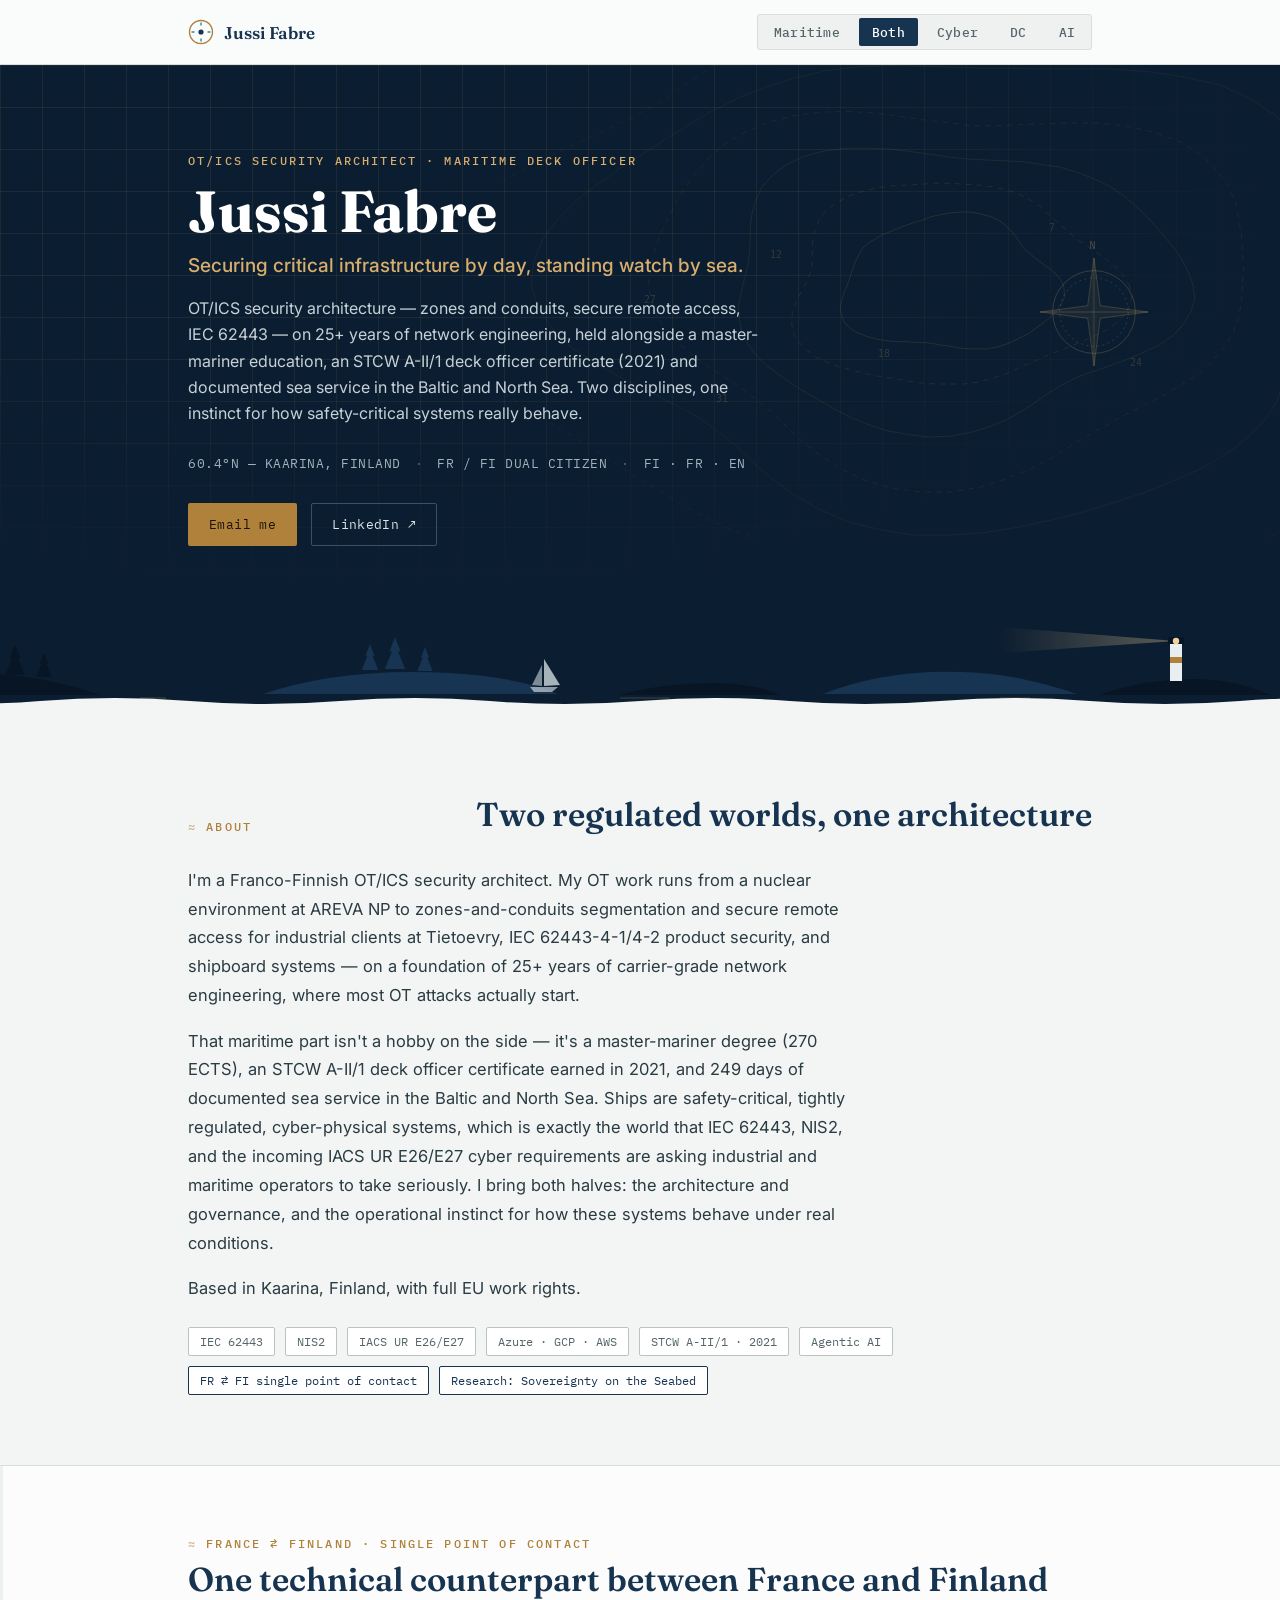
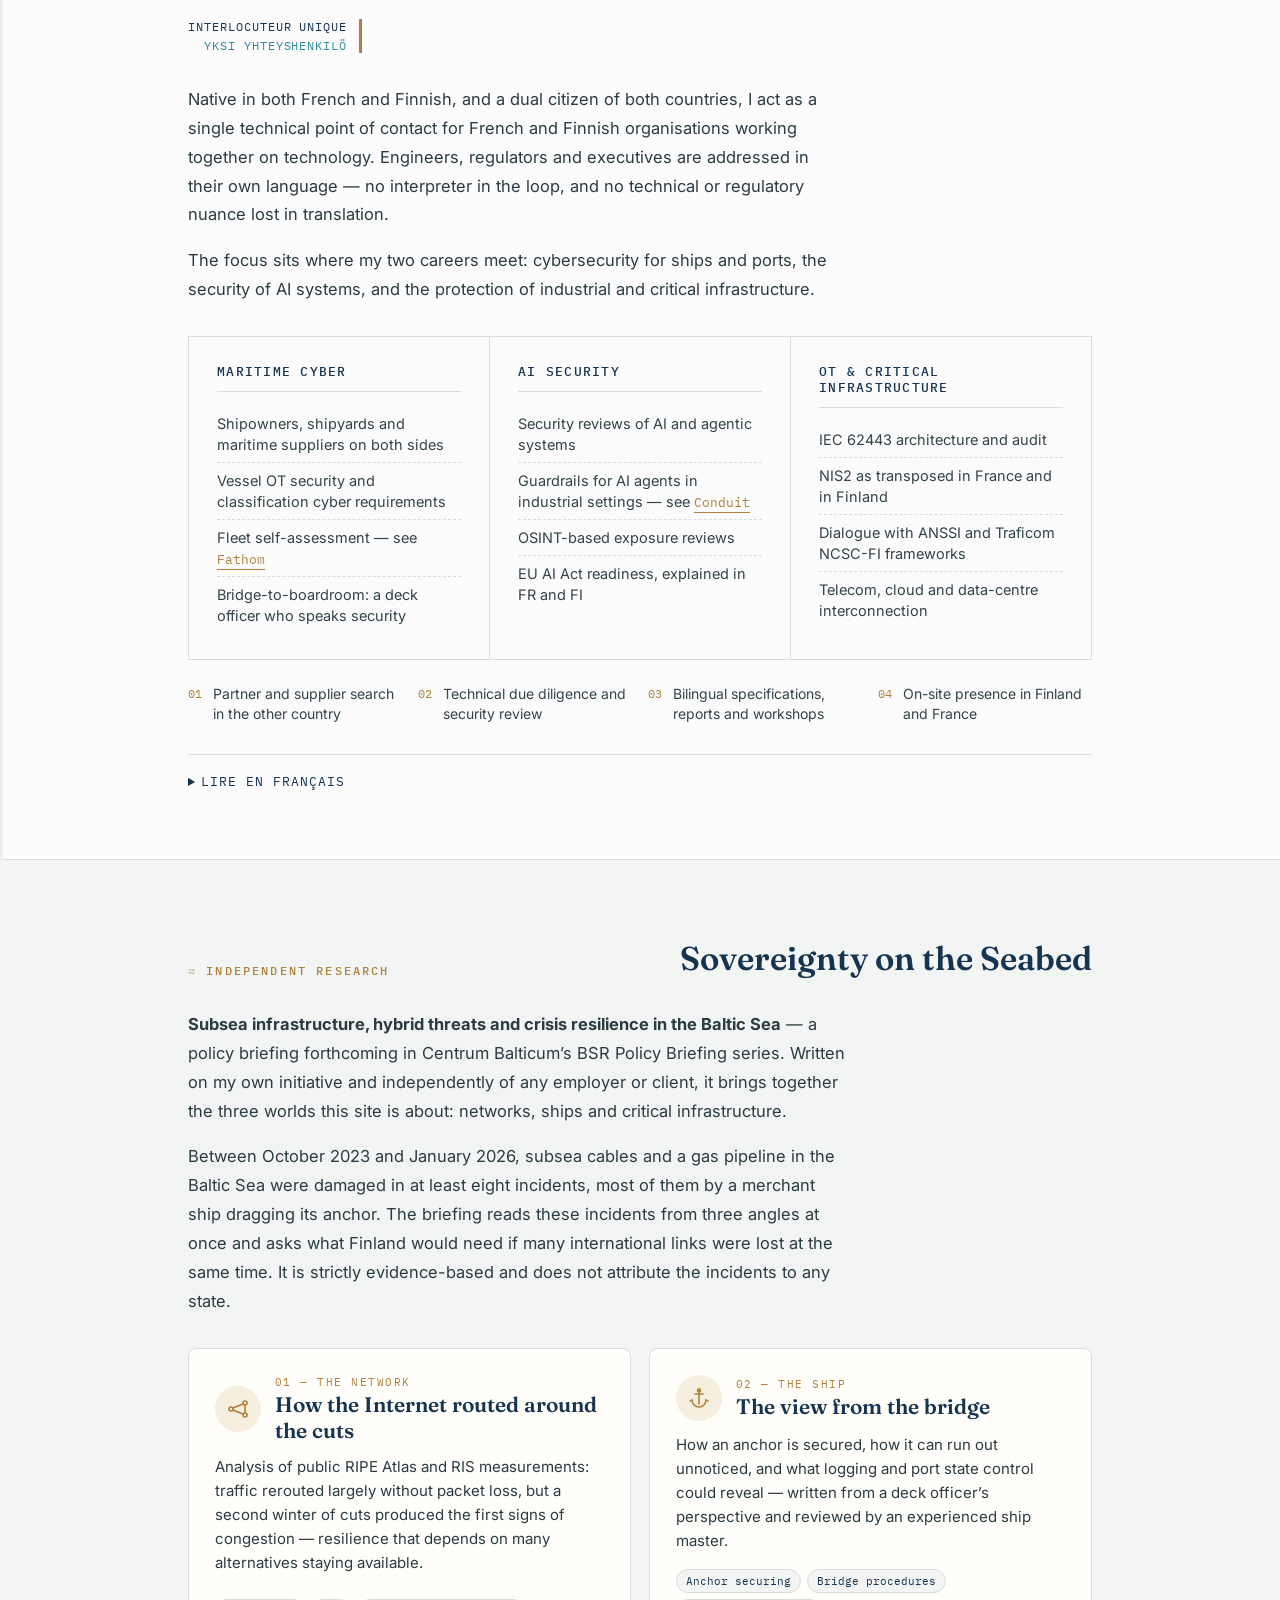
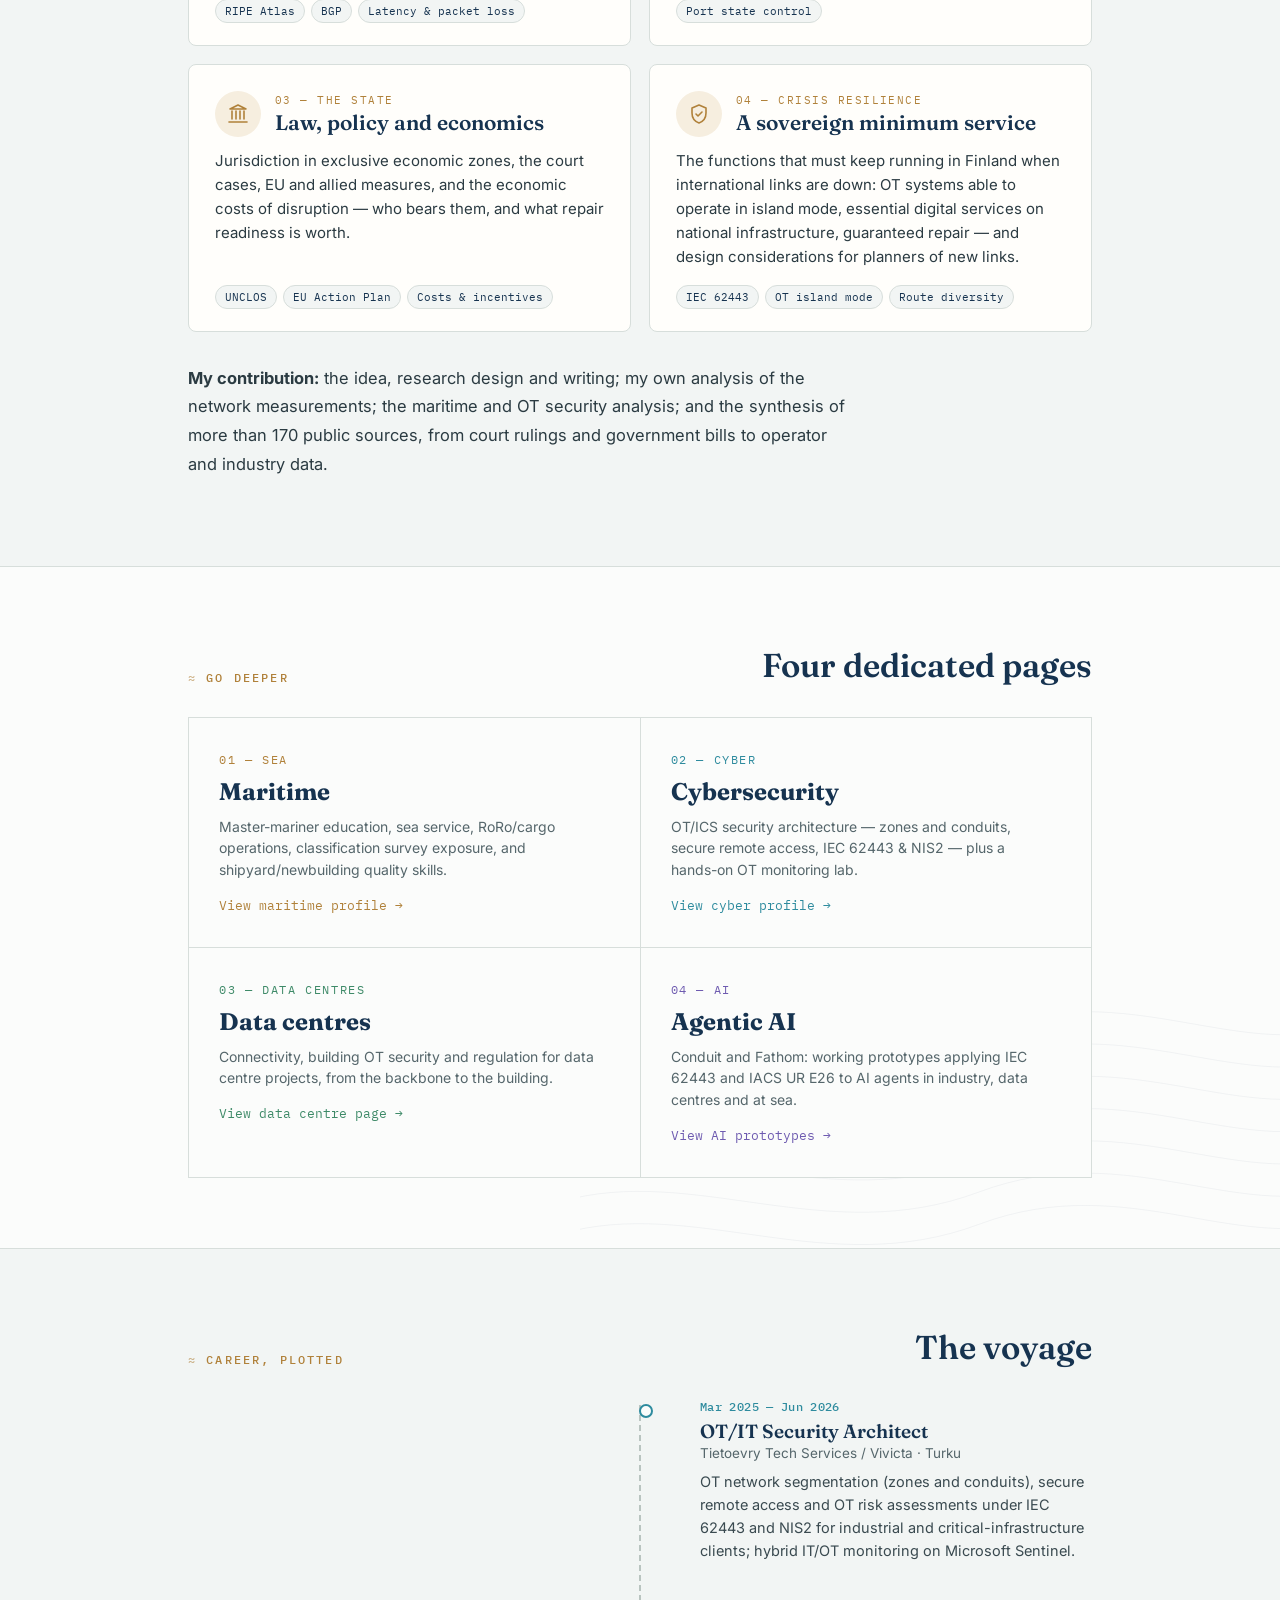
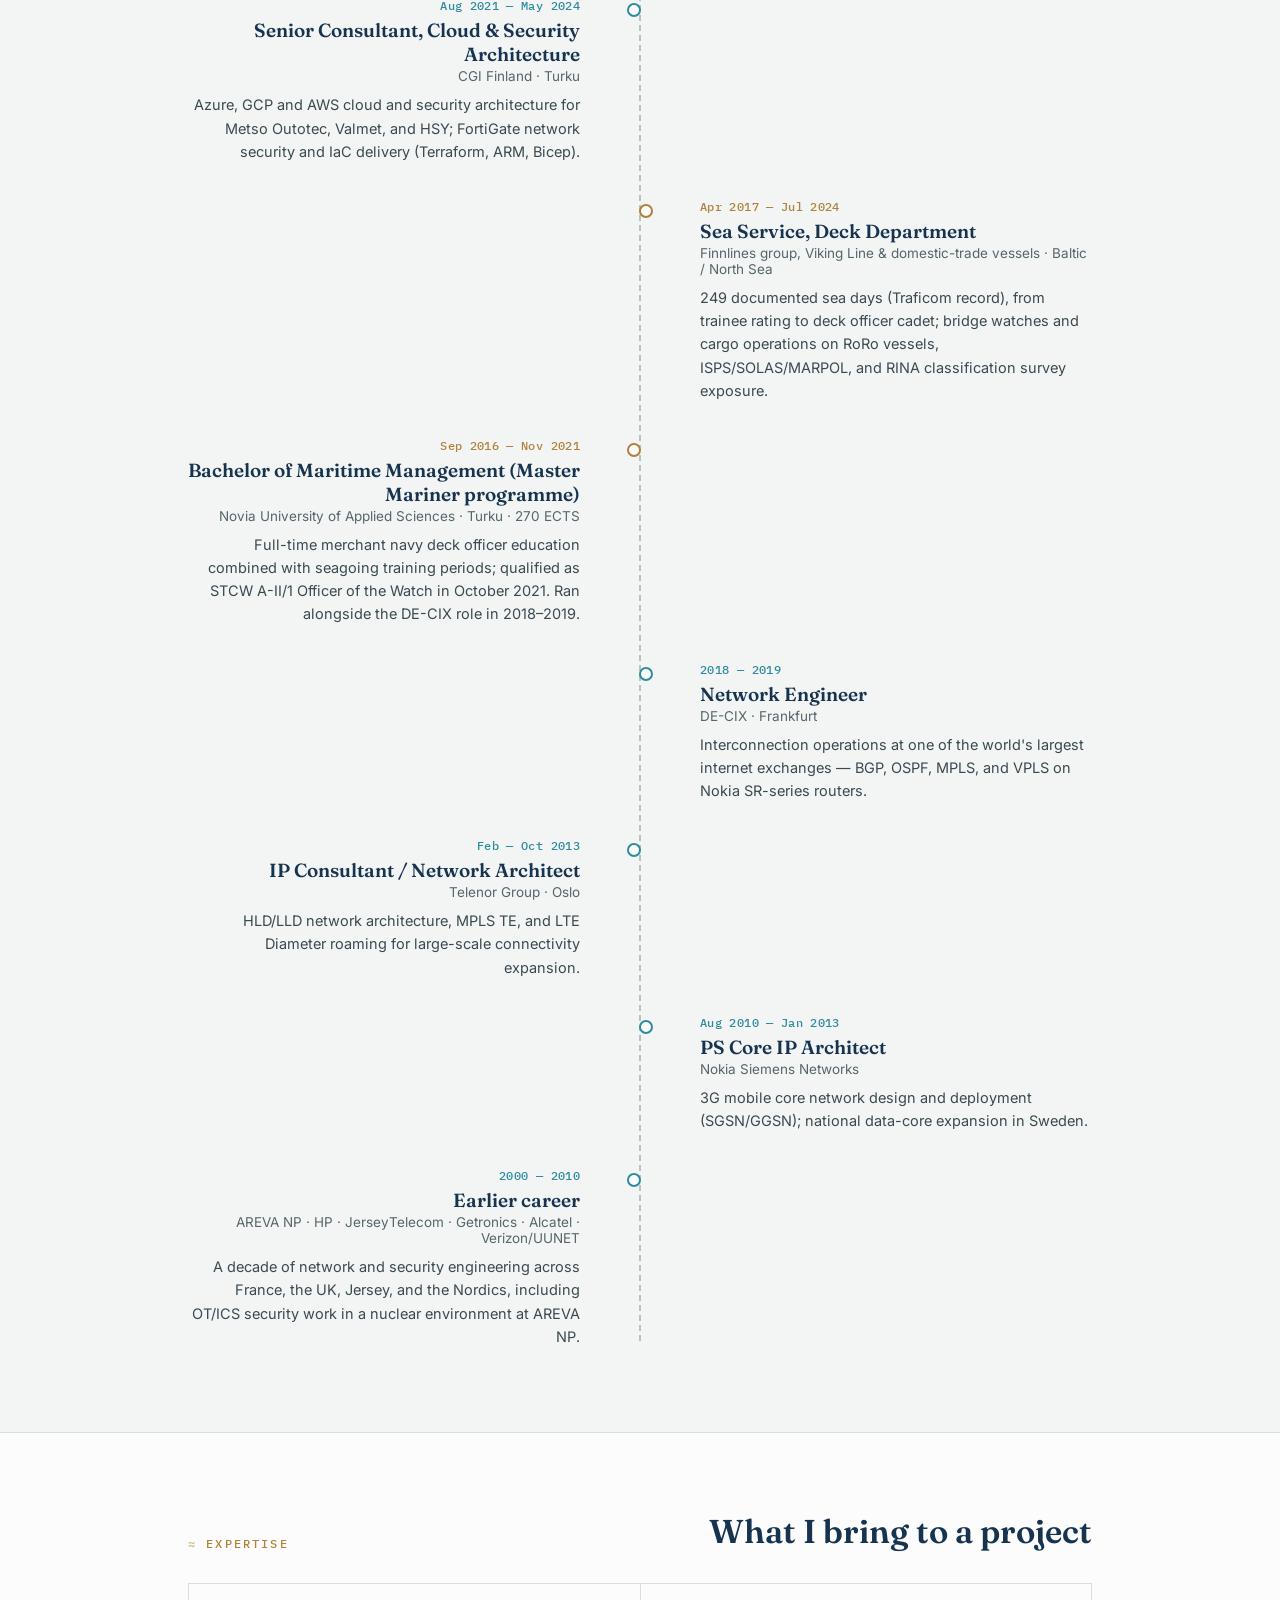
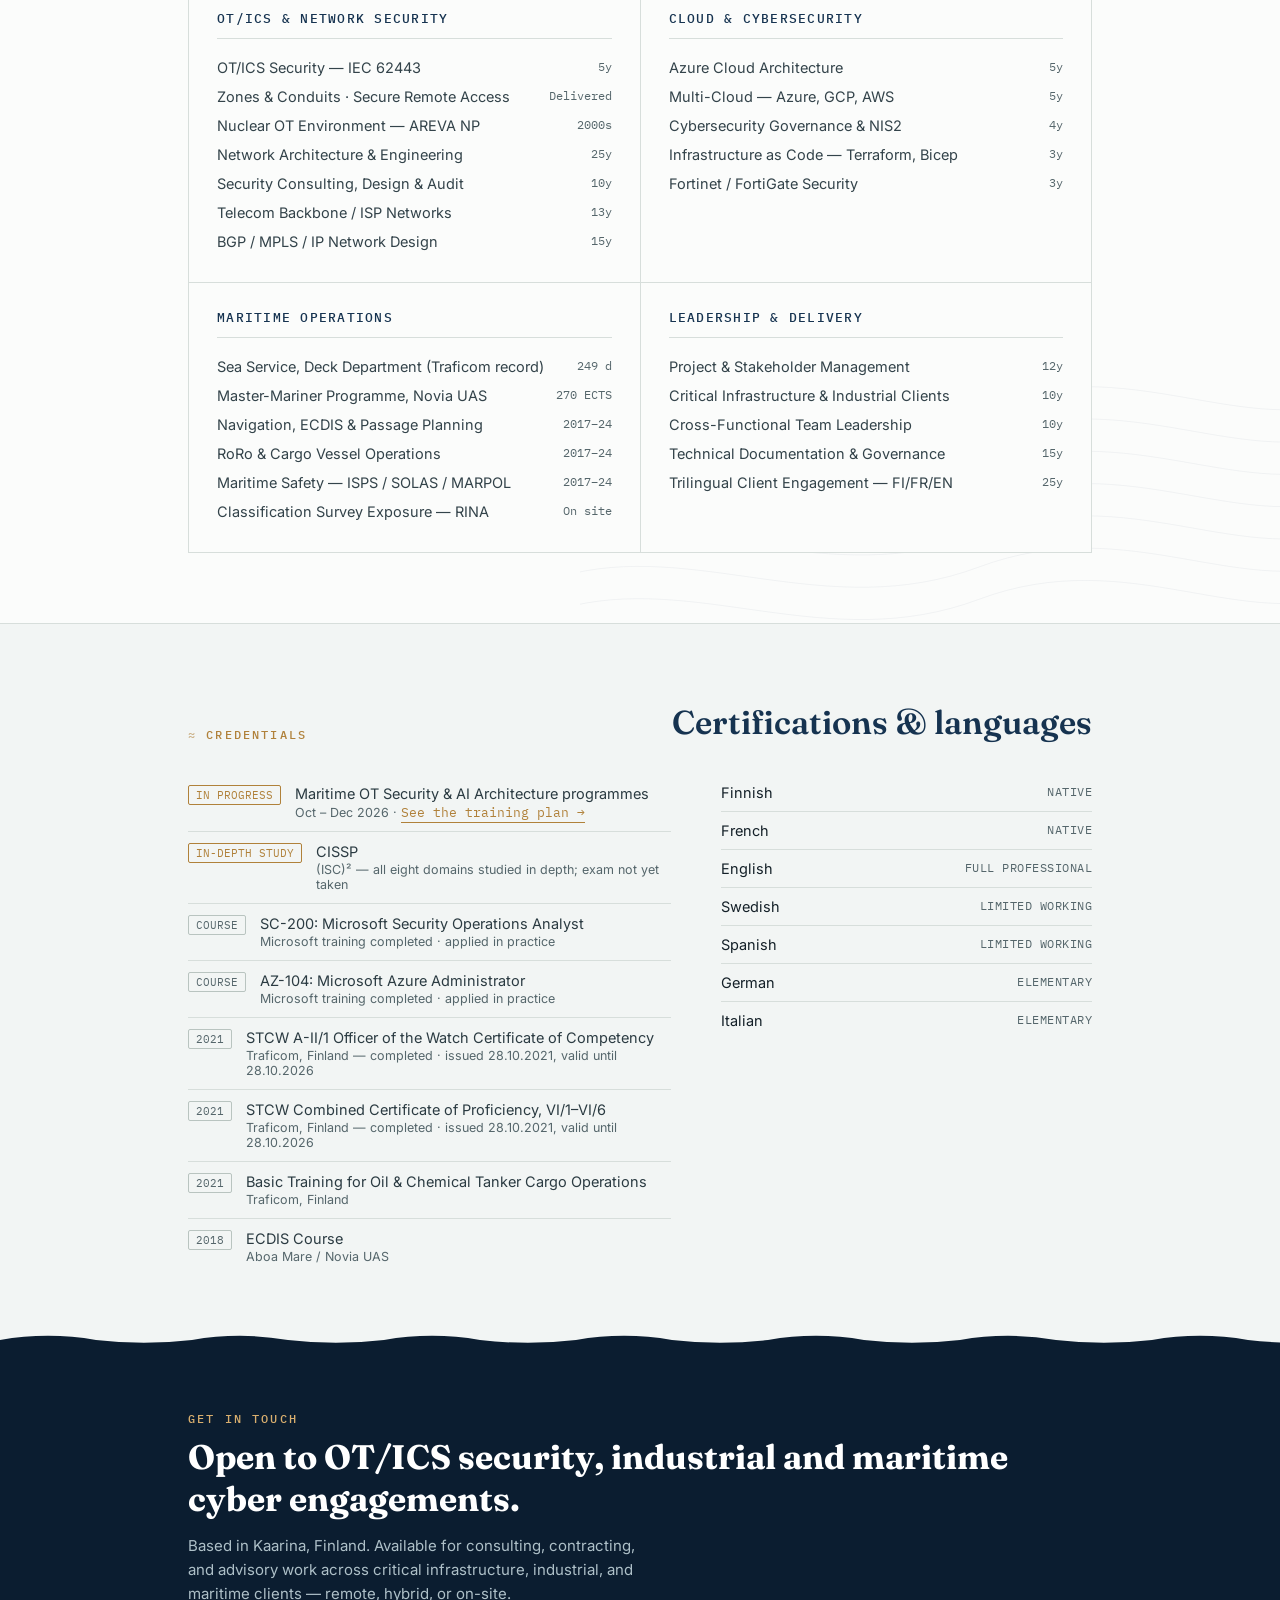
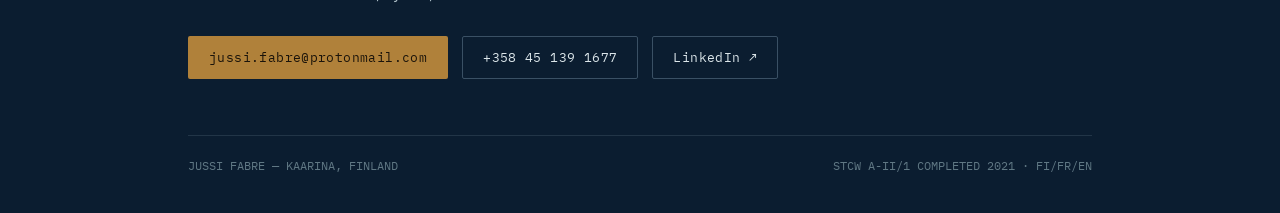
==== index.html @ c7c3c968 "Credentials: show SC-200/AZ-104 as completed courses, CISSP as in-depth study; remove AZ-900 Co-Auth" ====
<!DOCTYPE html>
<html lang="en">
<head>
<meta charset="UTF-8" />
<meta name="viewport" content="width=device-width, initial-scale=1.0" />
<title>Jussi Fabre — OT/ICS Security Architect & Maritime Deck Officer</title>
<link rel="preconnect" href="https://fonts.googleapis.com">
<link rel="preconnect" href="https://fonts.gstatic.com" crossorigin>
<link href="https://fonts.googleapis.com/css2?family=Fraunces:opsz,wght@9..144,500;9..144,600;9..144,700;9..144,900&family=Inter:wght@400;500;600&family=IBM+Plex+Mono:wght@400;500&display=swap" rel="stylesheet">
<link rel="stylesheet" href="style.css">
</head>
<body class="page-combined">

<header class="nav" id="siteNav">
  <div class="nav-inner">
    <a href="index.html" class="brand">
      <svg width="26" height="26" viewBox="0 0 26 26" fill="none">
        <circle cx="13" cy="13" r="11.5" stroke="#B0813A" stroke-width="1.4"/>
        <path d="M13 3.5V6.5M13 19.5V22.5M3.5 13H6.5M19.5 13H22.5" stroke="#2E8B9E" stroke-width="1.4"/>
        <circle cx="13" cy="13" r="2.6" fill="#163350"/>
      </svg>
      <span>Jussi Fabre</span>
    </a>
    <nav class="pagelinks">
      <a href="maritime.html">Maritime</a>
      <a href="index.html" class="active">Both</a>
      <a href="cyber.html">Cyber</a>
      <a href="datacenter.html">DC</a>
      <a href="ai.html">AI</a>
    </nav>
  </div>
</header>

<section class="hero" id="top">
  <div class="hero-grid" aria-hidden="true"></div>
  <div class="wrap">
    <div class="eyebrow">OT/ICS Security Architect · Maritime Deck Officer</div>
    <h1>Jussi Fabre</h1>
    <div class="role">Securing critical infrastructure by day, standing watch by sea.</div>
    <p class="lede">OT/ICS security architecture — zones and conduits, secure remote access,
      IEC 62443 — on 25+ years of network engineering, held alongside a master-mariner education, an STCW A-II/1 deck
      officer certificate (2021) and documented sea service in the Baltic and North Sea. Two disciplines, one
      instinct for how safety-critical systems really behave.</p>
    <div class="coords mono">
      <span>60.4&deg;N — KAARINA, FINLAND</span>
      <span>FR / FI DUAL CITIZEN</span>
      <span>FI · FR · EN</span>
    </div>
    <div class="cta-row">
      <a class="btn btn-primary" href="mailto:jussi.fabre@protonmail.com">Email me</a>
      <a class="btn btn-ghost" href="https://fi.linkedin.com/in/jussi-fabre" target="_blank" rel="noopener">LinkedIn ↗</a>
    </div>
  </div>
</section>

<section id="about">
  <div class="wrap">
    <div class="section-head">
      <div class="eyebrow">About</div>
      <h2>Two regulated worlds, one architecture</h2>
    </div>
    <div class="about-body">
      <p>I'm a Franco-Finnish OT/ICS security architect. My OT work runs from a nuclear
        environment at AREVA NP to zones-and-conduits segmentation and secure remote
        access for industrial clients at Tietoevry, IEC 62443-4-1/4-2 product security,
        and shipboard systems — on a foundation of 25+ years of carrier-grade network
        engineering, where most OT attacks actually start.</p>
      <p>That maritime part isn't a hobby on the side — it's a master-mariner degree
        (270 ECTS), an STCW A-II/1 deck officer certificate earned in 2021, and
        249 days of documented sea service in the Baltic and North Sea. Ships are safety-critical, tightly regulated, cyber-physical
        systems, which is exactly the world that IEC 62443, NIS2, and the incoming
        IACS UR E26/E27 cyber requirements are asking industrial and maritime operators
        to take seriously. I bring both halves: the architecture and governance, and
        the operational instinct for how these systems behave under real conditions.</p>
      <p>Based in Kaarina, Finland, with full EU work rights.</p>
    </div>
    <div class="about-flags">
      <span class="flag">IEC 62443</span>
      <span class="flag">NIS2</span>
      <span class="flag">IACS UR E26/E27</span>
      <span class="flag">Azure · GCP · AWS</span>
      <span class="flag">STCW A-II/1 · 2021</span>
      <span class="flag">Agentic AI</span>
      <a class="flag flag-bridge" href="#france-finland">FR ⇄ FI single point of contact</a>
      <a class="flag flag-bridge" href="#research">Research: Sovereignty on the Seabed</a>
    </div>
  </div>
</section>

<section class="bridge" id="france-finland">
  <div class="wrap">
    <div class="section-head">
      <div>
        <div class="eyebrow">France ⇄ Finland · Single point of contact</div>
        <h2>One technical counterpart between France and Finland</h2>
      </div>
      <div class="bridge-langs mono" lang="fr">Interlocuteur unique<span lang="fi">Yksi yhteyshenkilö</span></div>
    </div>
    <div class="about-body">
      <p>Native in both French and Finnish, and a dual citizen of both countries, I act
        as a single technical point of contact for French and Finnish
        organisations working together on technology. Engineers, regulators and
        executives are addressed in their own language — no interpreter in the
        loop, and no technical or regulatory nuance lost in translation.</p>
      <p>The focus sits where my two careers meet: cybersecurity for ships and
        ports, the security of AI systems, and the protection of industrial and
        critical infrastructure.</p>
    </div>

    <div class="exp-grid cols-3 bridge-grid">
      <div class="exp-cell">
        <h3>Maritime cyber</h3>
        <ul>
          <li class="tagline">Shipowners, shipyards and maritime suppliers on both sides</li>
          <li class="tagline">Vessel OT security and classification cyber requirements</li>
          <li class="tagline">Fleet self-assessment — see <a class="section-link" href="ai.html">Fathom</a></li>
          <li class="tagline">Bridge-to-boardroom: a deck officer who speaks security</li>
        </ul>
      </div>
      <div class="exp-cell">
        <h3>AI security</h3>
        <ul>
          <li class="tagline">Security reviews of AI and agentic systems</li>
          <li class="tagline">Guardrails for AI agents in industrial settings — see <a class="section-link" href="ai.html">Conduit</a></li>
          <li class="tagline">OSINT-based exposure reviews</li>
          <li class="tagline">EU AI Act readiness, explained in FR and FI</li>
        </ul>
      </div>
      <div class="exp-cell">
        <h3>OT &amp; critical infrastructure</h3>
        <ul>
          <li class="tagline">IEC 62443 architecture and audit</li>
          <li class="tagline">NIS2 as transposed in France and in Finland</li>
          <li class="tagline">Dialogue with ANSSI and Traficom NCSC-FI frameworks</li>
          <li class="tagline">Telecom, cloud and data-centre interconnection</li>
        </ul>
      </div>
    </div>

    <div class="bridge-how">
      <div><span class="k mono">01</span><span>Partner and supplier search in the other country</span></div>
      <div><span class="k mono">02</span><span>Technical due diligence and security review</span></div>
      <div><span class="k mono">03</span><span>Bilingual specifications, reports and workshops</span></div>
      <div><span class="k mono">04</span><span>On-site presence in Finland and France</span></div>
    </div>

    <details class="bridge-fr" lang="fr">
      <summary class="mono">Lire en français</summary>
      <h3>Un interlocuteur technique unique entre la France et la Finlande</h3>
      <p>Natif en français comme en finnois, et binational, je joue le rôle
        d'interlocuteur technique unique pour les organisations françaises et
        finlandaises qui travaillent ensemble sur des sujets technologiques.
        Ingénieurs, autorités et dirigeants sont abordés dans leur propre langue :
        pas d'interprète, et aucune nuance technique ou réglementaire perdue en route.</p>
      <p>Mon champ d'action se situe là où mes deux carrières se rejoignent :
        la cybersécurité des navires et des ports, la sécurité des systèmes
        d'intelligence artificielle, et la protection des infrastructures
        industrielles et critiques.</p>
      <div class="bridge-fr-cols">
        <div>
          <h4>Cyber maritime</h4>
          <ul>
            <li>Armateurs, chantiers navals et équipementiers des deux pays</li>
            <li>Sécurité OT à bord et exigences cyber des sociétés de classification</li>
            <li>Auto-évaluation de flotte — voir <a class="section-link" href="ai.html">Fathom</a></li>
            <li>De la passerelle au comité de direction : un officier de pont qui parle sécurité</li>
          </ul>
        </div>
        <div>
          <h4>Sécurité de l'IA</h4>
          <ul>
            <li>Revues de sécurité des systèmes d'IA et des agents</li>
            <li>Garde-fous pour agents IA en milieu industriel — voir <a class="section-link" href="ai.html">Conduit</a></li>
            <li>Revues d'exposition fondées sur l'OSINT</li>
            <li>Préparation à l'AI Act européen, expliquée en français et en finnois</li>
          </ul>
        </div>
        <div>
          <h4>OT &amp; infrastructures critiques</h4>
          <ul>
            <li>Architecture et audit IEC 62443</li>
            <li>NIS2 telle que transposée en France et en Finlande</li>
            <li>Référentiels ANSSI et Traficom NCSC-FI</li>
            <li>Télécoms, cloud et interconnexion de centres de données</li>
          </ul>
        </div>
      </div>
      <p class="bridge-fr-how">Recherche de partenaires et de fournisseurs dans l'autre pays ·
        due diligence technique et revue de sécurité · spécifications, rapports et ateliers
        bilingues · présence sur site en Finlande et en France.</p>
    </details>
  </div>
</section>

<section id="research">
  <div class="wrap">
    <div class="section-head">
      <div class="eyebrow">Independent research</div>
      <h2>Sovereignty on the Seabed</h2>
    </div>
    <div class="about-body" style="margin-bottom:32px">
      <p><b>Subsea infrastructure, hybrid threats and crisis resilience in the Baltic Sea</b> &mdash;
        a policy briefing forthcoming in Centrum Balticum&#8217;s BSR Policy Briefing series.
        Written on my own initiative and independently of any employer or client, it brings
        together the three worlds this site is about: networks, ships and critical infrastructure.</p>
      <p>Between October 2023 and January 2026, subsea cables and a gas pipeline in the Baltic Sea
        were damaged in at least eight incidents, most of them by a merchant ship dragging its anchor.
        The briefing reads these incidents from three angles at once and asks what Finland would need
        if many international links were lost at the same time. It is strictly evidence-based and
        does not attribute the incidents to any state.</p>
    </div>
    <div class="sx-grid">
      <article class="sx-card">
        <div class="sx-top"><div class="sx-icon"><svg viewBox="0 0 24 24" aria-hidden="true"><circle cx="5" cy="12" r="2"/><circle cx="19" cy="6" r="2"/><circle cx="19" cy="18" r="2"/><path d="M7 11l10-4M7 13l10 4M19 8v8"/></svg></div>
          <div><div class="sx-k">01 &mdash; The network</div><h3>How the Internet routed around the cuts</h3></div></div>
        <p class="sx-why">Analysis of public RIPE Atlas and RIS measurements: traffic rerouted largely without packet loss, but a second winter of cuts produced the first signs of congestion &mdash; resilience that depends on many alternatives staying available.</p>
        <div class="sx-std"><span>RIPE Atlas</span><span>BGP</span><span>Latency &amp; packet loss</span></div>
      </article>
      <article class="sx-card">
        <div class="sx-top"><div class="sx-icon"><svg viewBox="0 0 24 24" aria-hidden="true"><path d="M12 3v15"/><circle cx="12" cy="4.5" r="1.5"/><path d="M8 8h8"/><path d="M5 14a7 7 0 0 0 14 0"/><path d="M5 14l-2 1M19 14l2 1"/></svg></div>
          <div><div class="sx-k">02 &mdash; The ship</div><h3>The view from the bridge</h3></div></div>
        <p class="sx-why">How an anchor is secured, how it can run out unnoticed, and what logging and port state control could reveal &mdash; written from a deck officer&#8217;s perspective and reviewed by an experienced ship master.</p>
        <div class="sx-std"><span>Anchor securing</span><span>Bridge procedures</span><span>Port state control</span></div>
      </article>
      <article class="sx-card">
        <div class="sx-top"><div class="sx-icon"><svg viewBox="0 0 24 24" aria-hidden="true"><path d="M12 3l8 4H4z"/><path d="M6 9v8M10 9v8M14 9v8M18 9v8"/><path d="M3 20h18"/></svg></div>
          <div><div class="sx-k">03 &mdash; The state</div><h3>Law, policy and economics</h3></div></div>
        <p class="sx-why">Jurisdiction in exclusive economic zones, the court cases, EU and allied measures, and the economic costs of disruption &mdash; who bears them, and what repair readiness is worth.</p>
        <div class="sx-std"><span>UNCLOS</span><span>EU Action Plan</span><span>Costs &amp; incentives</span></div>
      </article>
      <article class="sx-card">
        <div class="sx-top"><div class="sx-icon"><svg viewBox="0 0 24 24" aria-hidden="true"><path d="M12 3l7 3v5c0 5-3 8.5-7 10-4-1.5-7-5-7-10V6z"/><path d="M9 12l2 2 4-4"/></svg></div>
          <div><div class="sx-k">04 &mdash; Crisis resilience</div><h3>A sovereign minimum service</h3></div></div>
        <p class="sx-why">The functions that must keep running in Finland when international links are down: OT systems able to operate in island mode, essential digital services on national infrastructure, guaranteed repair &mdash; and design considerations for planners of new links.</p>
        <div class="sx-std"><span>IEC 62443</span><span>OT island mode</span><span>Route diversity</span></div>
      </article>
    </div>
    <div class="about-body" style="margin-top:32px">
      <p><b>My contribution:</b> the idea, research design and writing; my own analysis of the
        network measurements; the maritime and OT security analysis; and the synthesis of more than
        170 public sources, from court rulings and government bills to operator and industry data.</p>
    </div>
  </div>
</section>

<section class="alt">
  <div class="wrap">
    <div class="section-head">
      <div class="eyebrow">Go deeper</div>
      <h2>Four dedicated pages</h2>
    </div>
    <div class="split split-4">
      <a class="split-card sea" href="maritime.html">
        <div class="k">01 — Sea</div>
        <h3>Maritime</h3>
        <p>Master-mariner education, sea service, RoRo/cargo operations, classification
          survey exposure, and shipyard/newbuilding quality skills.</p>
        <div class="go">View maritime profile →</div>
      </a>
      <a class="split-card cyber" href="cyber.html">
        <div class="k">02 — Cyber</div>
        <h3>Cybersecurity</h3>
        <p>OT/ICS security architecture — zones and conduits, secure remote access,
          IEC 62443 &amp; NIS2 — plus a hands-on OT monitoring lab.</p>
        <div class="go">View cyber profile →</div>
      </a>
      <a class="split-card dc" href="datacenter.html">
        <div class="k">03 — Data centres</div>
        <h3>Data centres</h3>
        <p>Connectivity, building OT security and regulation for data centre projects,
          from the backbone to the building.</p>
        <div class="go">View data centre page →</div>
      </a>
      <a class="split-card ai" href="ai.html">
        <div class="k">04 — AI</div>
        <h3>Agentic AI</h3>
        <p>Conduit and Fathom: working prototypes applying IEC 62443 and IACS UR E26
          to AI agents in industry, data centres and at sea.</p>
        <div class="go">View AI prototypes →</div>
      </a>
    </div>
  </div>
</section>

<section id="voyage">
  <div class="wrap">
    <div class="section-head">
      <div class="eyebrow">Career, plotted</div>
      <h2>The voyage</h2>
    </div>
    <div class="voyage">
      <div class="course-line" aria-hidden="true"></div>

      <div class="stop dom-cyber">
        <div class="node node--cyber"></div>
        <div class="datetag">Mar 2025 — Jun 2026</div>
        <h3>OT/IT Security Architect</h3>
        <div class="org">Tietoevry Tech Services / Vivicta · Turku</div>
        <p class="desc">OT network segmentation (zones and conduits), secure remote
          access and OT risk assessments under IEC 62443 and NIS2 for industrial and
          critical-infrastructure clients; hybrid IT/OT monitoring on Microsoft Sentinel.</p>
      </div>

      <div class="stop dom-cyber">
        <div class="node node--cyber"></div>
        <div class="datetag">Aug 2021 — May 2024</div>
        <h3>Senior Consultant, Cloud &amp; Security Architecture</h3>
        <div class="org">CGI Finland · Turku</div>
        <p class="desc">Azure, GCP and AWS cloud and security architecture for Metso
          Outotec, Valmet, and HSY; FortiGate network security and IaC delivery
          (Terraform, ARM, Bicep).</p>
      </div>

      <div class="stop dom-sea">
        <div class="node node--sea"></div>
        <div class="datetag">Apr 2017 — Jul 2024</div>
        <h3>Sea Service, Deck Department</h3>
        <div class="org">Finnlines group, Viking Line &amp; domestic-trade vessels · Baltic / North Sea</div>
        <p class="desc">249 documented sea days (Traficom record), from trainee rating to
          deck officer cadet; bridge watches and cargo operations on RoRo vessels,
          ISPS/SOLAS/MARPOL, and RINA classification survey exposure.</p>
      </div>

      <div class="stop dom-sea">
        <div class="node node--sea"></div>
        <div class="datetag">Sep 2016 — Nov 2021</div>
        <h3>Bachelor of Maritime Management (Master Mariner programme)</h3>
        <div class="org">Novia University of Applied Sciences · Turku · 270 ECTS</div>
        <p class="desc">Full-time merchant navy deck officer education combined with
          seagoing training periods; qualified as STCW A-II/1 Officer of the Watch in
          October 2021. Ran alongside the DE-CIX role in 2018–2019.</p>
      </div>

      <div class="stop dom-cyber">
        <div class="node node--cyber"></div>
        <div class="datetag">2018 — 2019</div>
        <h3>Network Engineer</h3>
        <div class="org">DE-CIX · Frankfurt</div>
        <p class="desc">Interconnection operations at one of the world's largest
          internet exchanges — BGP, OSPF, MPLS, and VPLS on Nokia SR-series routers.</p>
      </div>

      <div class="stop dom-cyber">
        <div class="node node--cyber"></div>
        <div class="datetag">Feb — Oct 2013</div>
        <h3>IP Consultant / Network Architect</h3>
        <div class="org">Telenor Group · Oslo</div>
        <p class="desc">HLD/LLD network architecture, MPLS TE, and LTE Diameter roaming
          for large-scale connectivity expansion.</p>
      </div>

      <div class="stop dom-cyber">
        <div class="node node--cyber"></div>
        <div class="datetag">Aug 2010 — Jan 2013</div>
        <h3>PS Core IP Architect</h3>
        <div class="org">Nokia Siemens Networks</div>
        <p class="desc">3G mobile core network design and deployment (SGSN/GGSN);
          national data-core expansion in Sweden.</p>
      </div>

      <div class="stop dom-cyber">
        <div class="node node--cyber"></div>
        <div class="datetag">2000 — 2010</div>
        <h3>Earlier career</h3>
        <div class="org">AREVA NP · HP · JerseyTelecom · Getronics · Alcatel · Verizon/UUNET</div>
        <p class="desc">A decade of network and security engineering across France,
          the UK, Jersey, and the Nordics, including OT/ICS security work in a nuclear
          environment at AREVA NP.</p>
      </div>
    </div>
  </div>
</section>

<section class="alt" id="expertise">
  <div class="wrap">
    <div class="section-head">
      <div class="eyebrow">Expertise</div>
      <h2>What I bring to a project</h2>
    </div>
    <div class="exp-grid">
      <div class="exp-cell">
        <h3>OT/ICS &amp; Network Security</h3>
        <ul>
          <li><span>OT/ICS Security — IEC 62443</span><span class="yrs">5y</span></li>
          <li><span>Zones &amp; Conduits · Secure Remote Access</span><span class="yrs">Delivered</span></li>
          <li><span>Nuclear OT Environment — AREVA NP</span><span class="yrs">2000s</span></li>
          <li><span>Network Architecture &amp; Engineering</span><span class="yrs">25y</span></li>
          <li><span>Security Consulting, Design &amp; Audit</span><span class="yrs">10y</span></li>
          <li><span>Telecom Backbone / ISP Networks</span><span class="yrs">13y</span></li>
          <li><span>BGP / MPLS / IP Network Design</span><span class="yrs">15y</span></li>
        </ul>
      </div>
      <div class="exp-cell">
        <h3>Cloud &amp; Cybersecurity</h3>
        <ul>
          <li><span>Azure Cloud Architecture</span><span class="yrs">5y</span></li>
          <li><span>Multi-Cloud — Azure, GCP, AWS</span><span class="yrs">5y</span></li>
          <li><span>Cybersecurity Governance &amp; NIS2</span><span class="yrs">4y</span></li>
          <li><span>Infrastructure as Code — Terraform, Bicep</span><span class="yrs">3y</span></li>
          <li><span>Fortinet / FortiGate Security</span><span class="yrs">3y</span></li>
        </ul>
      </div>
      <div class="exp-cell">
        <h3>Maritime Operations</h3>
        <ul>
          <li><span>Sea Service, Deck Department (Traficom record)</span><span class="yrs">249 d</span></li>
          <li><span>Master-Mariner Programme, Novia UAS</span><span class="yrs">270 ECTS</span></li>
          <li><span>Navigation, ECDIS &amp; Passage Planning</span><span class="yrs">2017–24</span></li>
          <li><span>RoRo &amp; Cargo Vessel Operations</span><span class="yrs">2017–24</span></li>
          <li><span>Maritime Safety — ISPS / SOLAS / MARPOL</span><span class="yrs">2017–24</span></li>
          <li><span>Classification Survey Exposure — RINA</span><span class="yrs">On site</span></li>
        </ul>
      </div>
      <div class="exp-cell">
        <h3>Leadership &amp; Delivery</h3>
        <ul>
          <li><span>Project &amp; Stakeholder Management</span><span class="yrs">12y</span></li>
          <li><span>Critical Infrastructure &amp; Industrial Clients</span><span class="yrs">10y</span></li>
          <li><span>Cross-Functional Team Leadership</span><span class="yrs">10y</span></li>
          <li><span>Technical Documentation &amp; Governance</span><span class="yrs">15y</span></li>
          <li><span>Trilingual Client Engagement — FI/FR/EN</span><span class="yrs">25y</span></li>
        </ul>
      </div>
    </div>
  </div>
</section>

<section id="credentials">
  <div class="wrap">
    <div class="section-head">
      <div class="eyebrow">Credentials</div>
      <h2>Certifications &amp; languages</h2>
    </div>
    <div class="cred-cols">
      <ul class="cred-list">
        <li><span class="tag">In progress</span><span><span class="name">Maritime OT Security &amp; AI Architecture programmes</span><span class="issuer">Oct – Dec 2026 · <a class="section-link" href="training.html">See the training plan →</a></span></span></li>
        <li><span class="tag">In-depth study</span><span><span class="name">CISSP</span><span class="issuer">(ISC)&sup2; &mdash; all eight domains studied in depth; exam not yet taken</span></span></li>
        <li><span class="tag done">Course</span><span><span class="name">SC-200: Microsoft Security Operations Analyst</span><span class="issuer">Microsoft training completed &middot; applied in practice</span></span></li>
        <li><span class="tag done">Course</span><span><span class="name">AZ-104: Microsoft Azure Administrator</span><span class="issuer">Microsoft training completed &middot; applied in practice</span></span></li>
        <li><span class="tag done">2021</span><span><span class="name">STCW A-II/1 Officer of the Watch Certificate of Competency</span><span class="issuer">Traficom, Finland — completed · issued 28.10.2021, valid until 28.10.2026</span></span></li>
        <li><span class="tag done">2021</span><span><span class="name">STCW Combined Certificate of Proficiency, VI/1–VI/6</span><span class="issuer">Traficom, Finland — completed · issued 28.10.2021, valid until 28.10.2026</span></span></li>
        <li><span class="tag done">2021</span><span><span class="name">Basic Training for Oil &amp; Chemical Tanker Cargo Operations</span><span class="issuer">Traficom, Finland</span></span></li>
        <li><span class="tag done">2018</span><span><span class="name">ECDIS Course</span><span class="issuer">Aboa Mare / Novia UAS</span></span></li>
      </ul>
      <div>
        <div class="lang-row"><span>Finnish</span><span class="level mono">NATIVE</span></div>
        <div class="lang-row"><span>French</span><span class="level mono">NATIVE</span></div>
        <div class="lang-row"><span>English</span><span class="level mono">FULL PROFESSIONAL</span></div>
        <div class="lang-row"><span>Swedish</span><span class="level mono">LIMITED WORKING</span></div>
        <div class="lang-row"><span>Spanish</span><span class="level mono">LIMITED WORKING</span></div>
        <div class="lang-row"><span>German</span><span class="level mono">ELEMENTARY</span></div>
        <div class="lang-row"><span>Italian</span><span class="level mono">ELEMENTARY</span></div>
      </div>
    </div>
  </div>
</section>

<footer id="contact">
  <div class="wrap">
    <div class="eyebrow">Get in touch</div>
    <h2>Open to OT/ICS security, industrial and maritime cyber engagements.</h2>
    <p>Based in Kaarina, Finland. Available for consulting, contracting, and
      advisory work across critical infrastructure, industrial, and maritime
      clients — remote, hybrid, or on-site.</p>
    <div class="contact-row">
      <a class="btn btn-primary" href="mailto:jussi.fabre@protonmail.com">jussi.fabre@protonmail.com</a>
      <a class="btn btn-ghost" href="tel:+358451391677">+358 45 139 1677</a>
      <a class="btn btn-ghost" href="https://fi.linkedin.com/in/jussi-fabre" target="_blank" rel="noopener">LinkedIn ↗</a>
    </div>
    <div class="foot-bottom">
      <span>JUSSI FABRE — KAARINA, FINLAND</span>
      <span>STCW A-II/1 COMPLETED 2021 · FI/FR/EN</span>
    </div>
  </div>
</footer>

<script src="script.js"></script>
</body>
</html>
---- style.css ----
:root{
  --bg: #F2F5F4;
  --paper: #FBFCFB;
  --ink: #142028;
  --muted: #55666B;
  --navy: #163350;
  --navy-deep: #0B1D30;
  --brass: #B0813A;
  --brass-light: #D8AE6E;
  --teal: #2E8B9E;
  --teal-light: #79C3D1;
  --line: #D7DEDB;
  --line-strong: #B9C4C0;
  --max: 960px;
  /* default accent = brass; overridden per page below */
  --accent: var(--brass);
  --accent-light: var(--brass-light);
}
body.page-cyber{ --accent: var(--teal); --accent-light: var(--teal-light); }
body.page-maritime{ --accent: var(--brass); --accent-light: var(--brass-light); }

*{ box-sizing:border-box; }
html{ scroll-behavior:smooth; }
body{
  margin:0;
  background:var(--bg);
  color:var(--ink);
  font-family:'Inter', sans-serif;
  -webkit-font-smoothing:antialiased;
}
a{ color:inherit; }
.wrap{ max-width:var(--max); margin:0 auto; padding:0 28px; }

.mono{ font-family:'IBM Plex Mono', monospace; letter-spacing:.04em; }
.eyebrow{
  font-family:'IBM Plex Mono', monospace;
  font-size:12px;
  letter-spacing:.18em;
  text-transform:uppercase;
  color:var(--accent);
  font-weight:500;
}
h1,h2,h3{ font-family:'Fraunces', serif; margin:0; }

/* ---------- nav ---------- */
header.nav{
  position:sticky; top:0; z-index:50;
  background:rgba(251,252,251,0.92);
  backdrop-filter: blur(6px);
  border-bottom:1px solid var(--line);
  transition: box-shadow .25s ease;
}
header.nav.scrolled{ box-shadow:0 6px 18px -12px rgba(11,29,48,0.35); }
.nav-inner{
  max-width:var(--max); margin:0 auto; padding:14px 28px;
  display:flex; align-items:center; justify-content:space-between; gap:16px; flex-wrap:wrap;
}
.brand{ display:flex; align-items:center; gap:10px; text-decoration:none; }
.brand svg{ display:block; }
.brand span{ font-family:'Fraunces', serif; font-weight:600; font-size:17px; color:var(--navy); }

nav.pagelinks{ display:flex; gap:6px; background:#EEF1EF; border:1px solid var(--line); border-radius:3px; padding:3px; }
nav.pagelinks a{
  text-decoration:none; font-size:12.5px; font-weight:500; letter-spacing:.02em;
  color:var(--muted); padding:6px 13px; border-radius:2px;
  font-family:'IBM Plex Mono', monospace;
  transition: color .2s ease, background .2s ease;
}
nav.pagelinks a:hover, nav.pagelinks a:focus-visible{ color:var(--navy); }
nav.pagelinks a.active{ background:var(--navy); color:#fff; }

nav.links{ display:flex; gap:24px; }
nav.links a{
  text-decoration:none; font-size:13px; color:var(--muted);
  font-weight:500; letter-spacing:.02em;
  padding:4px 2px; border-bottom:1px solid transparent;
  transition: color .2s ease, border-color .2s ease;
}
nav.links a:hover, nav.links a:focus-visible{ color:var(--navy); border-color:var(--accent); }

/* ---------- hero ---------- */
.hero{
  position:relative;
  background: var(--navy-deep);
  color:#EDF1F3;
  overflow:hidden;
  padding:88px 0 76px;
}
.hero-grid{
  position:absolute; inset:0;
  background-image:
    linear-gradient(rgba(216,174,110,0.09) 1px, transparent 1px),
    linear-gradient(90deg, rgba(216,174,110,0.09) 1px, transparent 1px);
  background-size: 42px 42px;
  mask-image: radial-gradient(ellipse 80% 70% at 30% 20%, black 40%, transparent 90%);
}
.hero .wrap{ position:relative; }
.hero .eyebrow{ color:var(--accent-light); }
.hero h1{
  font-size:clamp(36px, 5.6vw, 58px);
  font-weight:700;
  line-height:1.03;
  margin-top:14px;
  color:#fff;
}
.hero .role{
  font-size:clamp(15px, 2.1vw, 19px);
  color:var(--accent-light);
  margin-top:12px;
  font-weight:500;
}
.hero p.lede{
  max-width:580px;
  margin-top:18px;
  font-size:16px;
  line-height:1.65;
  color:#C6D2D8;
}
.hero .coords{
  margin-top:28px;
  font-size:12.5px;
  color:#9FB3BC;
  display:flex; flex-wrap:wrap; gap:8px 14px;
}
.hero .coords span:not(:last-child)::after{ content:"·"; margin-left:14px; color:#4C6270; }
.hero .cta-row{ margin-top:32px; display:flex; gap:14px; flex-wrap:wrap; }
.btn{
  display:inline-flex; align-items:center; gap:8px;
  font-family:'IBM Plex Mono', monospace;
  font-size:13px; letter-spacing:.03em;
  padding:12px 20px;
  border-radius:2px;
  text-decoration:none;
  border:1px solid transparent;
  transition: transform .15s ease, background .2s ease, border-color .2s ease;
}
.btn:hover{ transform: translateY(-1px); }
.btn-primary{ background:var(--accent); color:#1A130A; }
.btn-primary:hover{ background:var(--accent-light); }
.btn-ghost{ border-color:#3A5064; color:#DCE6EA; }
.btn-ghost:hover{ border-color:var(--accent-light); color:var(--accent-light); }

/* ---------- generic section ---------- */
section{ padding:70px 0; }
section.alt{ background:var(--paper); border-top:1px solid var(--line); border-bottom:1px solid var(--line); }
.section-head{ margin-bottom:32px; display:flex; align-items:flex-end; justify-content:space-between; gap:20px; flex-wrap:wrap; }
.section-head h2{ font-size:clamp(25px, 3.2vw, 33px); font-weight:600; color:var(--navy); margin-top:8px; }
.section-link{ font-family:'IBM Plex Mono', monospace; font-size:12.5px; color:var(--accent); text-decoration:none; white-space:nowrap; border-bottom:1px solid var(--accent); padding-bottom:2px; }
.section-link:hover{ opacity:.75; }

.about-body p{ font-size:16.5px; line-height:1.75; color:#2B3B42; max-width:66ch; }
.about-body p + p{ margin-top:16px; }
.about-flags{ margin-top:24px; display:flex; gap:10px; flex-wrap:wrap; }
.flag{
  font-family:'IBM Plex Mono', monospace; font-size:11.5px;
  border:1px solid var(--line-strong); color:var(--muted);
  padding:6px 11px; border-radius:2px; background:#fff;
}

/* ---------- voyage timeline ---------- */
.voyage{ position:relative; }
.course-line{
  position:absolute; left:15px; top:6px; bottom:6px; width:2px;
  background-image: linear-gradient(var(--line-strong) 60%, transparent 0%);
  background-size: 2px 10px;
  background-repeat: repeat-y;
}
@media(min-width:760px){ .course-line{ left:50%; margin-left:-1px; } }

.stop{
  position:relative;
  padding-left:44px;
  margin-bottom:36px;
  opacity:0; transform:translateY(14px);
  transition: opacity .55s ease, transform .55s ease;
}
.stop.in{ opacity:1; transform:translateY(0); }
.stop:last-child{ margin-bottom:0; }
.stop .node{
  position:absolute; left:8px; top:5px; width:14px; height:14px;
  border-radius:50%; background:var(--paper); border:2px solid var(--accent);
}
.stop .node.node--sea{ border-color:var(--brass); }
.stop .node.node--cyber{ border-color:var(--teal); }
.stop .datetag{ font-family:'IBM Plex Mono', monospace; font-size:12px; color:var(--accent); font-weight:500; letter-spacing:.03em; }
.stop.dom-sea .datetag{ color:var(--brass); }
.stop.dom-cyber .datetag{ color:var(--teal); }
.stop h3{ font-size:19px; font-weight:600; color:var(--navy); margin-top:5px; }
.stop .org{ font-size:13.5px; color:var(--muted); margin-top:2px; }
.stop p.desc{ font-size:14.5px; line-height:1.6; color:#3A4A50; margin-top:9px; max-width:56ch; }

@media(min-width:760px){
  .stop{ width:calc(50% - 30px); padding-left:0; padding-right:30px; text-align:right; }
  .stop .node{ left:auto; right:-31px; }
  .stop:nth-child(even){ margin-left:calc(50% + 30px); padding-left:30px; padding-right:0; text-align:left; }
  .stop:nth-child(even) .node{ right:auto; left:-31px; }
  .stop p.desc{ margin-left:auto; }
  .stop:nth-child(even) p.desc{ margin-left:0; }
}

/* ---------- expertise grid ---------- */
.exp-grid{ display:grid; grid-template-columns:repeat(2,1fr); gap:1px; background:var(--line); border:1px solid var(--line); }
.exp-grid.cols-3{ grid-template-columns:repeat(3,1fr); }
@media(max-width:800px){ .exp-grid, .exp-grid.cols-3{ grid-template-columns:1fr; } }
.exp-cell{ background:var(--paper); padding:26px 28px; }
.exp-cell h3{
  font-family:'IBM Plex Mono', monospace; font-size:12.5px; letter-spacing:.1em;
  text-transform:uppercase; color:var(--navy); font-weight:500;
  padding-bottom:12px; margin-bottom:14px; border-bottom:1px solid var(--line);
}
.exp-cell p.note{ font-size:12.5px; color:var(--muted); margin:0 0 12px; line-height:1.5; }
.exp-cell ul{ list-style:none; margin:0; padding:0; }
.exp-cell li{ font-size:14.5px; color:#33434A; padding:6px 0; display:flex; justify-content:space-between; gap:12px; }
.exp-cell li.tagline{ display:block; }
.exp-cell li .yrs{ font-family:'IBM Plex Mono', monospace; font-size:12px; color:var(--muted); white-space:nowrap; }

/* ---------- credentials ---------- */
.cred-cols{ display:grid; grid-template-columns:1.3fr 1fr; gap:50px; }
@media(max-width:700px){ .cred-cols{ grid-template-columns:1fr; gap:36px; } }
.cred-list{ list-style:none; margin:0; padding:0; }
.cred-list li{ display:flex; gap:14px; padding:11px 0; border-bottom:1px solid var(--line); font-size:14.5px; }
.cred-list li:last-child{ border-bottom:none; }
.cred-list .tag{
  font-family:'IBM Plex Mono', monospace; font-size:10.5px; color:var(--accent);
  border:1px solid var(--accent); border-radius:2px; padding:2px 7px; height:fit-content;
  white-space:nowrap; text-transform:uppercase;
}
.cred-list .tag.done{ color:var(--muted); border-color:var(--line-strong); }
.cred-list .name{ color:#2B3B42; }
.cred-list .issuer{ display:block; font-size:12.5px; color:var(--muted); margin-top:2px; }

.lang-row{ display:flex; justify-content:space-between; padding:10px 0; border-bottom:1px solid var(--line); font-size:14.5px; }
.lang-row:last-child{ border-bottom:none; }
.lang-row .level{ font-family:'IBM Plex Mono', monospace; font-size:12px; color:var(--muted); }

/* ---------- cross-link cards (used on index to point to maritime/cyber) ---------- */
.split{ display:grid; grid-template-columns:1fr 1fr; gap:1px; background:var(--line); border:1px solid var(--line); }
@media(max-width:700px){ .split{ grid-template-columns:1fr; } }
.split-card{ background:var(--paper); padding:34px 30px; text-decoration:none; display:block; transition:background .2s ease; }
.split-card:hover{ background:#F3F0E7; }
.split-card.cyber:hover{ background:#EEF5F6; }
.split-card .k{ font-family:'IBM Plex Mono', monospace; font-size:11.5px; letter-spacing:.14em; text-transform:uppercase; }
.split-card.sea .k{ color:var(--brass); }
.split-card.cyber .k{ color:var(--teal); }
.split-card h3{ font-size:24px; margin-top:10px; color:var(--navy); }
.split-card p{ font-size:14px; color:var(--muted); margin-top:10px; line-height:1.55; max-width:42ch; }
.split-card .go{ margin-top:16px; font-family:'IBM Plex Mono', monospace; font-size:12.5px; }
.split-card.sea .go{ color:var(--brass); }
.split-card.cyber .go{ color:var(--teal); }

/* ---------- contact / footer ---------- */
footer{ background:var(--navy-deep); color:#DCE6EA; padding:66px 0 40px; }
footer .eyebrow{ color:var(--accent-light); }
footer h2{ color:#fff; font-size:clamp(25px,3.4vw,34px); margin-top:10px; }
footer p{ color:#AEC0C8; max-width:52ch; margin-top:14px; line-height:1.6; font-size:15px; }
.contact-row{ margin-top:30px; display:flex; flex-wrap:wrap; gap:14px; }
.foot-bottom{
  margin-top:56px; padding-top:22px; border-top:1px solid #223547;
  display:flex; justify-content:space-between; flex-wrap:wrap; gap:10px;
  font-family:'IBM Plex Mono', monospace; font-size:11.5px; color:#607884;
}

@media (prefers-reduced-motion: reduce){
  html{ scroll-behavior:auto; }
  .stop{ opacity:1; transform:none; transition:none; }
}
:focus-visible{ outline:2px solid var(--accent); outline-offset:2px; }

/* ---------- AI prototypes page ---------- */
:root{ --signal:#6E5BB0; --signal-light:#B4A6E6; }
body.page-ai{ --accent: var(--signal); --accent-light: var(--signal-light); }
body.page-ai .btn-primary{ color:#fff; }
body.page-ai .hero-grid{
  background-image:
    linear-gradient(rgba(180,166,230,0.10) 1px, transparent 1px),
    linear-gradient(90deg, rgba(180,166,230,0.10) 1px, transparent 1px);
}

.proto{ display:grid; grid-template-columns:1.05fr 1fr; gap:44px; align-items:start; }
@media(max-width:820px){ .proto{ grid-template-columns:1fr; gap:30px; } }
.proto .lead-p{ font-size:16.5px; line-height:1.75; color:#2B3B42; margin:0; }
.proto h3.sub{
  font-family:'IBM Plex Mono', monospace; font-size:12px; letter-spacing:.12em;
  text-transform:uppercase; color:var(--navy); font-weight:500;
  margin:26px 0 10px; padding-bottom:10px; border-bottom:1px solid var(--line);
}
.proto ul.feat{ list-style:none; margin:0; padding:0; }
.proto ul.feat li{ font-size:14.5px; line-height:1.55; color:#33434A; padding:7px 0 7px 22px; position:relative; }
.proto ul.feat li::before{ content:""; position:absolute; left:2px; top:15px; width:9px; height:1.5px; background:var(--k, var(--accent)); }
.proto .why{
  margin-top:24px; padding:16px 18px; background:#fff; border:1px solid var(--line);
  border-left:3px solid var(--k, var(--accent)); font-size:14.5px; line-height:1.6; color:#2B3B42;
}
.proto .why b{ font-family:'IBM Plex Mono', monospace; font-weight:500; font-size:11.5px; letter-spacing:.12em; text-transform:uppercase; color:var(--k, var(--accent)); display:block; margin-bottom:4px; }
.proto.k-cyber{ --k: var(--teal); }
.proto.k-sea{ --k: var(--brass); }

.figure{ background:#fff; border:1px solid var(--line); padding:20px; }
.figure svg{ width:100%; height:auto; display:block; }
.figure .cap{ font-family:'IBM Plex Mono', monospace; font-size:11px; color:var(--muted); margin-top:12px; letter-spacing:.03em; line-height:1.5; }

.proto-tags{ display:flex; gap:8px; flex-wrap:wrap; margin-top:12px; }
.ptag{ font-family:'IBM Plex Mono', monospace; font-size:10.5px; letter-spacing:.06em; text-transform:uppercase; padding:3px 8px; border:1px solid var(--k, var(--accent)); color:var(--k, var(--accent)); border-radius:2px; }

.split.split-3{ grid-template-columns:repeat(3,1fr); }
@media(max-width:860px){ .split.split-3{ grid-template-columns:1fr; } }
.split-card.ai .k, .split-card.ai .go{ color:var(--signal); }
.split-card.ai:hover{ background:#F1EFF8; }

/* ---------- AI page: data centre section ---------- */
.dc-intro{ font-size:16.5px; line-height:1.75; color:#2B3B42; max-width:70ch; margin:0 0 30px; }
.exp-cell .pattern{ font-family:'IBM Plex Mono', monospace; font-size:10.5px; letter-spacing:.08em; text-transform:uppercase; color:var(--signal); margin:0 0 8px; }
.exp-cell p.body{ font-size:14.5px; line-height:1.6; color:#33434A; margin:0; }
.exp-cell h3.dc{ font-family:'Fraunces', serif; font-size:19px; letter-spacing:0; text-transform:none; font-weight:600; border-bottom:none; padding-bottom:0; margin-bottom:8px; }

.lifecycle{ margin-top:46px; }
.lifecycle h3.lc-title{ font-size:clamp(21px,2.6vw,26px); color:var(--navy); font-weight:600; }
.lifecycle p.lc-lead{ font-size:15px; line-height:1.65; color:#3A4A50; max-width:66ch; margin:10px 0 24px; }
.phases{ display:grid; grid-template-columns:repeat(5,1fr); border:1px solid var(--line); background:var(--line); gap:1px; counter-reset:ph; }
@media(max-width:900px){ .phases{ grid-template-columns:1fr; } }
.phase{ background:var(--paper); padding:20px 18px 22px; position:relative; }
.phase::before{
  counter-increment:ph; content:"0" counter(ph);
  font-family:'IBM Plex Mono', monospace; font-size:11px; color:var(--signal); letter-spacing:.1em;
}
.phase h4{ font-family:'Fraunces', serif; font-size:17px; color:var(--navy); margin:6px 0 8px; font-weight:600; }
.phase p{ font-size:13.5px; line-height:1.55; color:#3A4A50; margin:0; }
.phase .std{ display:block; margin-top:10px; font-family:'IBM Plex Mono', monospace; font-size:10.5px; color:var(--muted); letter-spacing:.03em; }

.role-box{ margin-top:30px; background:var(--navy-deep); color:#DCE6EA; padding:28px 30px; display:grid; grid-template-columns:1fr 1.4fr; gap:30px; align-items:center; }
@media(max-width:800px){ .role-box{ grid-template-columns:1fr; gap:14px; } }
.role-box .eyebrow{ color:var(--signal-light); }
.role-box h3{ color:#fff; font-size:22px; margin-top:8px; font-weight:600; }
.role-box p{ margin:0; font-size:15px; line-height:1.65; color:#C6D2D8; }

/* ---------- Data centre page ---------- */
:root{ --grid:#3E8A68; --grid-light:#93CDB0; }
body.page-dc{ --accent: var(--grid); --accent-light: var(--grid-light); }
body.page-dc .btn-primary{ color:#fff; }
body.page-dc .hero-grid{
  background-image:
    linear-gradient(rgba(147,205,176,0.10) 1px, transparent 1px),
    linear-gradient(90deg, rgba(147,205,176,0.10) 1px, transparent 1px);
}
body.page-dc .phase::before, body.page-dc .exp-cell .pattern{ color:var(--grid); }
body.page-dc .role-box .eyebrow{ color:var(--grid-light); }
.split.split-4{ grid-template-columns:repeat(2,1fr); }
@media(max-width:700px){ .split.split-4{ grid-template-columns:1fr; } }
.split-card.dc .k, .split-card.dc .go{ color:var(--grid); }
.split-card.dc:hover{ background:#EDF5F0; }
.exp-cell ul.plain li{ display:block; font-size:14px; line-height:1.5; padding:5px 0; }
.dc-stack{ display:grid; grid-template-columns:repeat(4,1fr); gap:1px; background:var(--line); border:1px solid var(--line); margin-top:8px; }
@media(max-width:800px){ .dc-stack{ grid-template-columns:1fr 1fr; } }
.dc-stack div{ background:var(--paper); padding:16px 14px; }
.dc-stack .lvl{ font-family:'IBM Plex Mono', monospace; font-size:10.5px; letter-spacing:.1em; text-transform:uppercase; color:var(--accent); }
.dc-stack .what{ font-family:'Fraunces', serif; font-size:16px; color:var(--navy); margin-top:4px; font-weight:600; }
.dc-stack .me{ font-size:13px; color:var(--muted); margin-top:6px; line-height:1.5; }


/* ---------- Archipelago (saaristo) theme ---------- */
.hero{ padding-bottom:170px; }
.hero::before{
  content:""; position:absolute; top:-40px; right:-120px; width:900px; height:520px;
  background:url("data:image/svg+xml,%3Csvg xmlns='http://www.w3.org/2000/svg' viewBox='400 -160 1000 560'%3E%3Cpath d='M1026 120 L1027 127 L1027 134 L1024 141 L1020 147 L1014 153 L1008 159 L1001 164 L994 169 L987 174 L979 178 L971 182 L962 186 L952 189 L941 191 L931 191 L920 191 L910 190 L900 188 L891 187 L881 185 L872 184 L863 184 L852 183 L842 183 L830 182 L818 180 L807 177 L797 173 L789 168 L783 162 L780 155 L778 147 L779 140 L781 133 L783 126 L786 120 L788 114 L790 108 L792 102 L794 96 L797 90 L800 84 L804 78 L810 73 L817 69 L825 64 L833 61 L842 57 L850 54 L859 51 L869 48 L879 44 L889 42 L900 40 L911 39 L923 39 L934 41 L945 44 L954 48 L962 54 L968 60 L973 66 L977 72 L981 78 L986 83 L991 87 L997 92 L1004 97 L1011 102 L1017 107 L1022 113 L1026 120 Z' fill='none' stroke='%23D8AE6E' stroke-opacity='0.160' stroke-dasharray='none'/%3E%3Cpath d='M1099 120 L1102 131 L1100 142 L1095 152 L1085 162 L1074 170 L1060 177 L1046 183 L1032 189 L1019 194 L1006 199 L995 204 L983 209 L971 215 L959 220 L945 224 L931 228 L915 230 L900 230 L884 230 L869 229 L854 227 L839 224 L824 222 L808 219 L793 215 L777 211 L762 205 L749 199 L738 190 L730 181 L725 171 L724 160 L725 149 L729 139 L734 129 L739 120 L743 111 L746 103 L747 95 L747 86 L747 76 L748 66 L751 55 L756 45 L764 36 L775 28 L788 21 L803 16 L819 12 L835 10 L852 9 L868 8 L884 7 L900 7 L916 8 L932 9 L947 11 L962 14 L976 19 L988 25 L999 32 L1008 40 L1017 48 L1025 55 L1033 62 L1041 69 L1051 76 L1062 83 L1073 91 L1084 100 L1093 110 L1099 120 Z' fill='none' stroke='%23D8AE6E' stroke-opacity='0.142' stroke-dasharray='6 6'/%3E%3Cpath d='M1170 120 L1172 135 L1168 149 L1160 163 L1148 176 L1132 187 L1113 196 L1093 204 L1074 211 L1056 217 L1040 223 L1025 231 L1011 239 L997 249 L982 259 L964 269 L945 277 L923 284 L900 288 L876 289 L853 286 L830 282 L809 275 L790 267 L772 258 L755 248 L739 239 L723 229 L709 219 L695 209 L684 197 L675 185 L669 172 L666 159 L665 146 L667 133 L670 120 L673 108 L676 95 L677 83 L678 70 L678 56 L680 41 L684 26 L691 11 L703 -2 L719 -14 L738 -23 L761 -29 L786 -32 L811 -32 L835 -31 L858 -28 L880 -25 L900 -22 L920 -20 L939 -19 L960 -18 L980 -17 L1001 -14 L1022 -11 L1042 -5 L1060 2 L1077 10 L1092 20 L1105 31 L1117 42 L1128 54 L1138 66 L1149 79 L1158 92 L1165 106 L1170 120 Z' fill='none' stroke='%23D8AE6E' stroke-opacity='0.124' stroke-dasharray='none'/%3E%3Cpath d='M1225 120 L1224 138 L1221 155 L1215 172 L1205 189 L1192 204 L1176 219 L1157 231 L1136 243 L1115 254 L1095 264 L1075 275 L1055 286 L1034 299 L1013 312 L988 325 L961 336 L932 345 L900 350 L868 350 L836 346 L806 337 L780 325 L757 310 L737 295 L720 279 L705 264 L689 251 L673 238 L655 226 L637 214 L618 201 L601 187 L586 172 L575 156 L568 138 L565 120 L567 102 L571 84 L577 66 L585 49 L594 31 L604 14 L616 -3 L631 -20 L649 -36 L671 -49 L696 -60 L725 -68 L756 -72 L787 -73 L818 -71 L847 -67 L874 -63 L900 -60 L925 -57 L950 -57 L977 -58 L1005 -59 L1036 -60 L1067 -60 L1099 -56 L1129 -49 L1156 -39 L1178 -25 L1196 -8 L1209 10 L1217 28 L1221 47 L1224 66 L1225 84 L1226 102 L1225 120 Z' fill='none' stroke='%23D8AE6E' stroke-opacity='0.106' stroke-dasharray='6 6'/%3E%3Cpath d='M1275 120 L1273 140 L1274 161 L1275 182 L1275 205 L1271 227 L1263 250 L1249 271 L1229 291 L1205 309 L1177 325 L1147 338 L1115 351 L1082 362 L1048 372 L1013 381 L977 389 L939 395 L900 398 L861 398 L823 392 L787 383 L754 369 L725 352 L701 334 L679 315 L660 297 L640 281 L619 266 L594 253 L567 239 L538 225 L508 208 L480 190 L458 168 L442 145 L435 120 L437 95 L447 70 L464 47 L485 26 L510 7 L535 -11 L561 -27 L586 -43 L611 -59 L637 -74 L665 -88 L695 -100 L727 -110 L761 -118 L795 -122 L831 -124 L866 -123 L900 -122 L934 -121 L968 -121 L1004 -120 L1041 -120 L1080 -120 L1121 -117 L1161 -111 L1200 -102 L1234 -87 L1262 -68 L1282 -46 L1295 -21 L1299 5 L1297 30 L1292 55 L1285 78 L1279 99 L1275 120 Z' fill='none' stroke='%23D8AE6E' stroke-opacity='0.088' stroke-dasharray='none'/%3E%3Cpath d='M1356 120 L1357 145 L1362 170 L1368 198 L1375 227 L1378 258 L1375 290 L1363 321 L1341 350 L1310 374 L1271 394 L1226 409 L1178 418 L1129 424 L1080 427 L1033 428 L988 428 L944 429 L900 429 L856 429 L813 427 L769 422 L727 414 L687 403 L650 389 L616 372 L584 353 L554 335 L524 315 L494 296 L462 277 L428 256 L395 234 L365 209 L340 181 L322 151 L316 120 L321 89 L337 58 L364 31 L398 7 L436 -14 L474 -32 L511 -49 L545 -65 L575 -82 L603 -100 L630 -119 L658 -140 L689 -161 L724 -179 L764 -195 L807 -207 L853 -213 L900 -215 L947 -213 L993 -208 L1039 -201 L1083 -192 L1127 -181 L1170 -170 L1212 -156 L1253 -140 L1289 -121 L1321 -99 L1346 -73 L1362 -45 L1371 -16 L1373 13 L1369 42 L1364 69 L1358 95 L1356 120 Z' fill='none' stroke='%23D8AE6E' stroke-opacity='0.070' stroke-dasharray='6 6'/%3E%3Ctext x='700' y='90' font-family='monospace' font-size='11' fill='%23D8AE6E' fill-opacity='.22'%3E12%3C/text%3E%3Ctext x='820' y='200' font-family='monospace' font-size='11' fill='%23D8AE6E' fill-opacity='.22'%3E18%3C/text%3E%3Ctext x='1010' y='60' font-family='monospace' font-size='11' fill='%23D8AE6E' fill-opacity='.22'%3E7%3C/text%3E%3Ctext x='1100' y='210' font-family='monospace' font-size='11' fill='%23D8AE6E' fill-opacity='.22'%3E24%3C/text%3E%3Ctext x='640' y='250' font-family='monospace' font-size='11' fill='%23D8AE6E' fill-opacity='.22'%3E31%3C/text%3E%3Ctext x='560' y='140' font-family='monospace' font-size='11' fill='%23D8AE6E' fill-opacity='.22'%3E27%3C/text%3E%3Cg transform='translate(1060 150)' stroke='%23D8AE6E' stroke-opacity='.28' fill='none'%3E%3Ccircle r='46'/%3E%3Ccircle r='38' stroke-dasharray='2 4'/%3E%3Cpath d='M0 -60 L7 -7 L60 0 L7 7 L0 60 L-7 7 L-60 0 L-7 -7 Z' fill='%23D8AE6E' fill-opacity='.08'/%3E%3Cpath d='M0 -60 L0 60 M-60 0 L60 0'/%3E%3C/g%3E%3Ctext x='1055' y='80' font-family='monospace' font-size='11' fill='%23D8AE6E' fill-opacity='.35'%3EN%3C/text%3E%3C/svg%3E") no-repeat center/contain;
  pointer-events:none; opacity:.9;
}
@media(max-width:760px){ .hero::before{ right:-380px; opacity:.55; } }
.hero::after{
  content:""; position:absolute; left:0; right:0; bottom:-1px; height:150px;
  background:url("data:image/svg+xml,%3Csvg xmlns='http://www.w3.org/2000/svg' viewBox='0 0 2400 150' preserveAspectRatio='xMidYMax slice'%3E%3Cg fill='%23173452'%3E%3Cpath d='M40 128 Q140 92 260 104 Q330 112 380 128 Z'/%3E%3Cpath d='M820 128 Q900 100 1010 106 Q1080 110 1120 128 Z'/%3E%3Cpath d='M1380 128 Q1460 96 1560 108 Q1600 114 1640 128 Z'/%3E%3Cpath d='M1900 128 Q2000 88 2120 102 Q2200 110 2250 128 Z'/%3E%3Cpath d='M930 77 L934.576 88.7 L932.496 88.7 L938.32 103 L921.68 103 L927.504 88.7 L925.424 88.7 Z'/%3E%3Cpath d='M955 70 L960.632 84.4 L958.072 84.4 L965.24 102 L944.76 102 L951.928 84.4 L949.368 84.4 Z'/%3E%3Cpath d='M985 80 L989.224 90.8 L987.304 90.8 L992.68 104 L977.32 104 L982.696 90.8 L980.776 90.8 Z'/%3E%3Cpath d='M1985 66 L1990.28 79.5 L1987.88 79.5 L1994.6 96 L1975.4 96 L1982.12 79.5 L1979.72 79.5 Z'/%3E%3Cpath d='M2015 56 L2021.688 73.1 L2018.648 73.1 L2027.16 94 L2002.84 94 L2011.352 73.1 L2008.312 73.1 Z'/%3E%3Cpath d='M2050 66 L2055.28 79.5 L2052.88 79.5 L2059.6 96 L2040.4 96 L2047.12 79.5 L2044.72 79.5 Z'/%3E%3Cpath d='M150 72 L154.928 84.6 L152.688 84.6 L158.96 100 L141.04 100 L147.312 84.6 L145.072 84.6 Z'/%3E%3Cpath d='M180 64 L185.984 79.3 L183.264 79.3 L190.88 98 L169.12 98 L176.736 79.3 L174.016 79.3 Z'/%3E%3C/g%3E%3Crect x='0' y='127' width='2400' height='23' fill='%230B1D30'/%3E%3Cpath d='M300 131 h40' stroke='%23D8AE6E' stroke-opacity='.25' stroke-width='1.2'/%3E%3Cpath d='M700 131 h26' stroke='%23D8AE6E' stroke-opacity='.25' stroke-width='1.2'/%3E%3Cpath d='M1180 131 h50' stroke='%23D8AE6E' stroke-opacity='.25' stroke-width='1.2'/%3E%3Cpath d='M1560 131 h30' stroke='%23D8AE6E' stroke-opacity='.25' stroke-width='1.2'/%3E%3Cpath d='M1900 131 h44' stroke='%23D8AE6E' stroke-opacity='.25' stroke-width='1.2'/%3E%3Cpath d='M2150 131 h24' stroke='%23D8AE6E' stroke-opacity='.25' stroke-width='1.2'/%3E%3Cpath d='M1090 120 L1118 120 L1112 125 L1094 125 Z' fill='%23C6D2D8' fill-opacity='.7'/%3E%3Cpath d='M1104 119 L1104 92 L1120 118 Z' fill='%23DCE6EA' fill-opacity='.75'/%3E%3Cpath d='M1102 119 L1102 98 L1092 118 Z' fill='%23DCE6EA' fill-opacity='.55'/%3E%3Cg fill='%23071524'%3E%3Cpath d='M380 128 Q430 108 520 106 Q600 106 660 128 Z'/%3E%3Cpath d='M1180 128 Q1220 116 1280 116 Q1320 118 1340 128 Z'/%3E%3Cpath d='M1660 128 Q1700 112 1760 112 Q1800 114 1830 128 Z'/%3E%3Cpath d='M2260 128 Q2320 104 2400 104 L2400 128 Z'/%3E%3Cpath d='M450 80 L455.28 93.5 L452.88 93.5 L459.6 110 L440.4 110 L447.12 93.5 L444.72 93.5 Z'/%3E%3Cpath d='M472 68 L479.04 86.0 L475.84 86.0 L484.8 108 L459.2 108 L468.16 86.0 L464.96 86.0 Z'/%3E%3Cpath d='M495 73 L500.984 88.3 L498.264 88.3 L505.88 107 L484.12 107 L491.736 88.3 L489.016 88.3 Z'/%3E%3Cpath d='M520 61 L528.096 81.7 L524.416 81.7 L534.72 107 L505.28 107 L515.584 81.7 L511.904 81.7 Z'/%3E%3Cpath d='M548 71 L554.336 87.2 L551.456 87.2 L559.52 107 L536.48 107 L544.544 87.2 L541.664 87.2 Z'/%3E%3Cpath d='M575 78 L580.28 91.5 L577.88 91.5 L584.6 108 L565.4 108 L572.12 91.5 L569.72 91.5 Z'/%3E%3Cpath d='M604 86 L608.224 96.8 L606.304 96.8 L611.68 110 L596.32 110 L601.696 96.8 L599.776 96.8 Z'/%3E%3Cpath d='M2300 70 L2306.688 87.1 L2303.648 87.1 L2312.16 108 L2287.84 108 L2296.352 87.1 L2293.312 87.1 Z'/%3E%3Cpath d='M2330 55 L2338.8 77.5 L2334.8 77.5 L2346.0 105 L2314.0 105 L2325.2 77.5 L2321.2 77.5 Z'/%3E%3Cpath d='M2360 62 L2367.392 80.9 L2364.032 80.9 L2373.44 104 L2346.56 104 L2355.968 80.9 L2352.608 80.9 Z'/%3E%3Cpath d='M2390 70 L2395.984 85.3 L2393.264 85.3 L2400.88 104 L2379.12 104 L2386.736 85.3 L2384.016 85.3 Z'/%3E%3C/g%3E%3Cdefs%3E%3ClinearGradient id='bm' x1='1' x2='0'%3E%3Cstop offset='0' stop-color='%23F2D29A' stop-opacity='.35'/%3E%3Cstop offset='1' stop-color='%23F2D29A' stop-opacity='0'/%3E%3C/linearGradient%3E%3C/defs%3E%3Cpath d='M1736 74 L1560 60 L1560 86 Z' fill='url(%23bm)'/%3E%3Crect x='1730' y='76' width='12' height='38' fill='%23E9EEF0'/%3E%3Crect x='1730' y='90' width='12' height='6' fill='%23B0813A'/%3E%3Crect x='1728' y='70' width='16' height='7' fill='%2307152A'/%3E%3Ccircle cx='1736' cy='74' r='3.2' fill='%23F2D29A'/%3E%3Cpath d='M0 134 Q75 128 150 134 Q225 140 300 134 Q375 128 450 134 Q525 140 600 134 Q675 128 750 134 Q825 140 900 134 Q975 128 1050 134 Q1125 140 1200 134 Q1275 128 1350 134 Q1425 140 1500 134 Q1575 128 1650 134 Q1725 140 1800 134 Q1875 128 1950 134 Q2025 140 2100 134 Q2175 128 2250 134 Q2325 140 2400 134 L2400 150 L0 150 Z' fill='%23F2F5F4'/%3E%3C/svg%3E") no-repeat center bottom/auto 150px;
  pointer-events:none;
}
@media(min-width:2400px){ .hero::after{ background-size:100% 150px; } }
.hero .wrap{ z-index:2; }
@media(max-width:600px){ .hero{ padding-bottom:130px; } .hero::after{ height:110px; background-size:auto 110px; } }

section.alt{ background-image:url("data:image/svg+xml,%3Csvg xmlns='http://www.w3.org/2000/svg' viewBox='0 0 800 300'%3E%3Cpath d='M-20 60 C 120 20, 260 110, 420 50 S 700 90, 820 40' fill='none' stroke='%23163350' stroke-opacity='.05'/%3E%3Cpath d='M-20 94 C 120 54, 260 144, 420 84 S 700 124, 820 74' fill='none' stroke='%23163350' stroke-opacity='.05'/%3E%3Cpath d='M-20 128 C 120 88, 260 178, 420 118 S 700 158, 820 108' fill='none' stroke='%23163350' stroke-opacity='.05'/%3E%3Cpath d='M-20 162 C 120 122, 260 212, 420 152 S 700 192, 820 142' fill='none' stroke='%23163350' stroke-opacity='.05'/%3E%3Cpath d='M-20 196 C 120 156, 260 246, 420 186 S 700 226, 820 176' fill='none' stroke='%23163350' stroke-opacity='.05'/%3E%3Cpath d='M-20 230 C 120 190, 260 280, 420 220 S 700 260, 820 210' fill='none' stroke='%23163350' stroke-opacity='.05'/%3E%3Cpath d='M-20 264 C 120 224, 260 314, 420 254 S 700 294, 820 244' fill='none' stroke='%23163350' stroke-opacity='.05'/%3E%3C/svg%3E"); background-repeat:no-repeat; background-position:right -60px bottom -20px; background-size:760px auto; }

footer{ position:relative; }
footer::before{
  content:""; position:absolute; left:0; right:0; top:-26px; height:28px;
  background:url("data:image/svg+xml,%3Csvg xmlns='http://www.w3.org/2000/svg' viewBox='0 0 2400 40' preserveAspectRatio='none'%3E%3Cpath d='M0 30 Q90 18 180 30 Q270 38 360 30 Q450 18 540 30 Q630 38 720 30 Q810 18 900 30 Q990 38 1080 30 Q1170 18 1260 30 Q1350 38 1440 30 Q1530 18 1620 30 Q1710 38 1800 30 Q1890 18 1980 30 Q2070 38 2160 30 Q2250 18 2340 30 Q2430 38 2520 30 L2400 40 L0 40 Z' fill='%230B1D30'/%3E%3Cpath d='M0 24 Q90 18 180 30 Q270 38 360 30 Q450 18 540 30 Q630 38 720 30 Q810 18 900 30 Q990 38 1080 30 Q1170 18 1260 30 Q1350 38 1440 30 Q1530 18 1620 30 Q1710 38 1800 30 Q1890 18 1980 30 Q2070 38 2160 30 Q2250 18 2340 30 Q2430 38 2520 30 L2400 40 L0 40 Z' fill='none'/%3E%3C/svg%3E") no-repeat center/100% 100%;
  pointer-events:none;
}

/* chart-style section eyebrow: small depth mark */
.section-head .eyebrow::before{ content:"≈ "; opacity:.6; }

/* ---------- Maritime advisory: stats strip + interactive vessel ---------- */
:root{ --alert:#C2412D; --safe:#2E8B9E; }
section.mx-stats{ padding:0; position:relative; z-index:3; margin-top:-64px; }
.mx-stat-grid{
  display:grid; grid-template-columns:repeat(4,1fr); gap:1px;
  background:var(--line); border:1px solid var(--line);
  box-shadow:0 18px 40px -24px rgba(11,29,48,.45);
}
.mx-stat{ background:var(--paper); padding:22px 22px 20px; }
.mx-num{ font-family:'Fraunces', serif; font-weight:700; font-size:clamp(20px,2.4vw,26px); color:var(--navy); line-height:1.1; }
.mx-cap{ font-size:13px; color:var(--muted); margin-top:8px; line-height:1.45; }
.mx-stat:first-child .mx-num{ color:var(--brass); }
@media(max-width:760px){ .mx-stat-grid{ grid-template-columns:repeat(2,1fr); } section.mx-stats{ margin-top:-40px; } }

.exp-cell p.mx-outcome{ margin:14px 0 0; }

.mx-figure{
  margin:0; background:#fff; border:1px solid var(--line);
  box-shadow:0 22px 50px -34px rgba(11,29,48,.5);
}
.mx-figbar{
  display:flex; justify-content:space-between; align-items:center; gap:14px; flex-wrap:wrap;
  padding:16px 20px; border-bottom:1px solid var(--line); background:var(--paper);
}
.mx-figtitle{ font-family:'Fraunces', serif; font-weight:600; font-size:17px; color:var(--navy); display:flex; gap:12px; align-items:center; flex-wrap:wrap; }
.mx-figtitle .mono{ font-size:10.5px; letter-spacing:.16em; color:var(--brass); border:1px solid var(--brass-light); padding:3px 7px; font-family:'IBM Plex Mono', monospace; font-weight:500; }
.mx-toggle{ display:flex; border:1px solid var(--line-strong); border-radius:3px; overflow:hidden; }
.mx-toggle button{
  font-family:'IBM Plex Mono', monospace; font-size:11.5px; letter-spacing:.03em;
  background:#fff; color:var(--muted); border:0; padding:9px 12px; cursor:pointer;
  transition:background .2s ease, color .2s ease;
}
.mx-toggle button + button{ border-left:1px solid var(--line-strong); }
.mx-toggle button[aria-pressed="true"]{ background:var(--navy); color:#fff; }
.mx-figure[data-mode="flat"] .mx-toggle button[data-mode="flat"][aria-pressed="true"]{ background:var(--alert); }
.mx-figure[data-mode="seg"] .mx-toggle button[data-mode="seg"][aria-pressed="true"]{ background:var(--safe); }

.mx-ship{ display:block; width:100%; height:auto; padding:14px 10px 0; font-family:'Inter', sans-serif; }
.mx-shore rect{ fill:var(--navy-deep); }
.mx-shore .mx-t-strong{ fill:#fff; }
.mx-shore .mx-t-small{ fill:var(--brass-light); }
.mx-t-strong{ font-family:'IBM Plex Mono', monospace; font-size:13px; letter-spacing:.16em; font-weight:500; }
.mx-t-small{ font-family:'IBM Plex Mono', monospace; font-size:11px; letter-spacing:.08em; fill:var(--muted); }
.mx-link{ fill:none; stroke:var(--line-strong); stroke-width:1.6; stroke-dasharray:3 6; }
.mx-sea{ fill:#E3ECEE; }
.mx-wave{ fill:none; stroke:#B9CDD2; stroke-width:1.4; }
.mx-hull{ fill:#EEF2F1; stroke:var(--navy); stroke-width:1.6; }
.mx-super{ fill:#F6F8F7; stroke:var(--navy); stroke-width:1.4; }
.mx-mast line{ stroke:var(--navy); stroke-width:2; }
.mx-mast path{ fill:#fff; stroke:var(--navy); stroke-width:1.4; }

.mx-zone{ cursor:pointer; outline:none; }
.mx-zone rect{ fill:#fff; stroke:var(--line-strong); stroke-width:1.4; transition:fill .4s ease, stroke .4s ease; }
.mx-zone circle{ fill:var(--navy); transition:fill .4s ease; }
.mx-badge{ fill:#fff; font-family:'IBM Plex Mono', monospace; font-size:12px; font-weight:500; pointer-events:none; }
.mx-label{ fill:var(--ink); font-size:14px; font-weight:500; pointer-events:none; }
.mx-zone:hover rect, .mx-zone:focus-visible rect{ stroke:var(--brass); stroke-width:2; }
.mx-zone.is-active rect{ stroke:var(--brass); stroke-width:2.6; }
.mx-zone.is-active circle{ fill:var(--brass); }
.mx-core rect{ fill:var(--navy); opacity:.08; }
.mx-core .mx-t-small{ fill:var(--navy); font-size:10.5px; }

.mx-flat path, .mx-seg > path{ fill:none; stroke-width:1.6; transition:opacity .5s ease; }
.mx-flat path{ stroke:var(--line-strong); }
.mx-seg > path{ stroke:var(--navy); opacity:.7; }
.mx-fw rect{ fill:var(--brass); stroke:#fff; stroke-width:1.2; }

.mx-atk{ fill:none; stroke:var(--alert); stroke-width:2.4; stroke-linecap:round; stroke-dasharray:10 12; animation:mxFlow 1.4s linear infinite; }
@keyframes mxFlow{ to{ stroke-dashoffset:-44; } }
.mx-blocked rect{ fill:var(--safe); }
.mx-blocked text{ fill:#fff; font-family:'IBM Plex Mono', monospace; font-size:10.5px; letter-spacing:.1em; font-weight:500; }

/* mode: flat */
.mx-figure[data-mode="flat"] .mx-seg,
.mx-figure[data-mode="flat"] .mx-atk-seg,
.mx-figure[data-mode="flat"] .mx-core{ opacity:0; }
.mx-figure[data-mode="flat"] .mx-zone rect{ fill:#FBEDEA; stroke:#E3A496; }
.mx-figure[data-mode="flat"] .mx-zone circle{ fill:var(--alert); }
.mx-figure[data-mode="flat"] .mx-zone.is-active rect{ stroke:var(--alert); }
/* mode: segmented */
.mx-figure[data-mode="seg"] .mx-flat,
.mx-figure[data-mode="seg"] .mx-atk-flat{ opacity:0; }
.mx-figure[data-mode="seg"] .mx-zone rect{ fill:#EDF6F8; stroke:#9FCFD9; }
.mx-figure[data-mode="seg"] .mx-zone--dmz rect{ fill:#FBF3E6; stroke:var(--brass-light); }
.mx-figure[data-mode="seg"] .mx-zone.is-active rect{ stroke:var(--brass); }
.mx-seg, .mx-atk-seg, .mx-flat, .mx-atk-flat, .mx-core{ transition:opacity .6s ease; }

.mx-caption{ padding:12px 22px 18px; font-size:14.5px; line-height:1.6; color:#33434A; border-bottom:1px solid var(--line); min-height:3.4em; }
.mx-figure[data-mode="flat"] .mx-caption strong{ color:var(--alert); }
.mx-figure[data-mode="seg"] .mx-caption strong{ color:var(--safe); }

.mx-explorer{ display:grid; grid-template-columns:240px 1fr; }
.mx-legend{ border-right:1px solid var(--line); padding:12px 0; }
.mx-leg{
  display:flex; align-items:center; gap:10px; width:100%; text-align:left;
  background:none; border:0; padding:9px 20px; cursor:pointer;
  font-family:'Inter', sans-serif; font-size:14px; color:#33434A;
  border-left:3px solid transparent; transition:background .2s ease;
}
.mx-leg:hover{ background:var(--bg); }
.mx-leg.is-active{ border-left-color:var(--brass); background:#FBF6EE; color:var(--navy); font-weight:600; }
.mx-leg-badge{
  flex:none; width:22px; height:22px; border-radius:50%; background:var(--navy); color:#fff;
  font-family:'IBM Plex Mono', monospace; font-size:11px; display:grid; place-items:center;
}
.mx-leg.is-active .mx-leg-badge{ background:var(--brass); }
.mx-detail{ padding:22px 26px 24px; }
.mx-d-eyebrow{ font-size:11px; letter-spacing:.16em; color:var(--brass); }
.mx-detail h3{ font-size:21px; color:var(--navy); margin-top:4px; }
.mx-detail dl{ margin:14px 0 0; display:grid; grid-template-columns:150px 1fr; gap:10px 16px; }
.mx-detail dt{ font-family:'IBM Plex Mono', monospace; font-size:11px; letter-spacing:.08em; text-transform:uppercase; color:var(--muted); padding-top:3px; }
.mx-detail dd{ margin:0; font-size:14.5px; line-height:1.55; color:#2B3B42; }
.mx-d-refs{ margin-top:16px; padding-top:12px; border-top:1px dashed var(--line-strong); font-size:11.5px; color:var(--navy); }

@media(max-width:720px){
  .mx-hide-sm, .mx-label{ display:none; }
  .mx-badge{ font-size:15px; }
  .mx-zone circle{ r:14; }
  .mx-core .mx-t-small{ display:none; }
  .mx-explorer{ grid-template-columns:1fr; }
  .mx-legend{ border-right:0; border-bottom:1px solid var(--line); display:grid; grid-template-columns:1fr 1fr; padding:6px 0; }
  .mx-leg{ padding:8px 14px; font-size:13px; }
  .mx-detail dl{ grid-template-columns:1fr; gap:4px; }
  .mx-detail dd{ margin-bottom:8px; }
  .mx-toggle{ width:100%; }
  .mx-toggle button{ flex:1; }
}
@media (prefers-reduced-motion: reduce){
  .mx-atk{ animation:none; stroke-dasharray:none; }
}
@media(max-width:720px){ .mx-ship{ padding:10px 0 0; } .mx-hull, .mx-super{ stroke-width:2.2; } }

/* ---------- Warm theme: palette, motion & polish (maritime + DC) ---------- */
body.theme-warm{
  --bg:#F7F3EB; --paper:#FCFAF5; --line:#E6DED0; --line-strong:#CFC2AC;
  --ease-out:cubic-bezier(.2,.7,.2,1);
}
body.theme-warm section.alt{ background-color:var(--paper); }
body.theme-warm .flag{ background:#FFFDF8; border-radius:999px; padding:6px 13px; }

/* hero entrance */
@keyframes mxRise{ from{ opacity:0; transform:translateY(16px); } to{ opacity:1; transform:none; } }
.theme-warm .hero .eyebrow,
.theme-warm .hero h1,
.theme-warm .hero .role,
.theme-warm .hero p.lede,
.theme-warm .hero .coords,
.theme-warm .hero .cta-row{ animation:mxRise .9s var(--ease-out) both; }
.theme-warm .hero h1{ animation-delay:.08s; }
.theme-warm .hero .role{ animation-delay:.18s; }
.theme-warm .hero p.lede{ animation-delay:.28s; }
.theme-warm .hero .coords{ animation-delay:.38s; }
.theme-warm .hero .cta-row{ animation-delay:.48s; }

/* buttons: warm glow */
.theme-warm .btn{ border-radius:3px; transition:transform .25s var(--ease-out), box-shadow .25s ease, background .25s ease, color .25s ease, border-color .25s ease; }
.theme-warm .btn-primary{ box-shadow:0 8px 22px -12px rgba(40,30,10,.55); }
.theme-warm .btn-primary:hover{ box-shadow:0 14px 30px -12px rgba(40,30,10,.6); transform:translateY(-2px); }

/* scroll reveal (class added by JS only, so content never hides without it) */
.mx-reveal{ opacity:0; transform:translateY(22px); transition:opacity .8s var(--ease-out), transform .8s var(--ease-out); transition-delay:var(--d,0s); }
.mx-reveal.in{ opacity:1; transform:none; }

/* section heading accent line */
.theme-warm .section-head h2{ position:relative; padding-bottom:12px; }
.theme-warm .section-head h2::after{
  content:""; position:absolute; left:0; bottom:0; height:2px; width:0;
  background:linear-gradient(90deg,var(--accent),var(--accent-light));
  transition:width 1s var(--ease-out) .25s;
}
.theme-warm .section-head.in h2::after{ width:56px; }

/* stats */
.theme-warm .mx-stat-grid{ border-radius:6px; overflow:hidden; box-shadow:0 24px 50px -28px rgba(60,40,10,.35); }
.theme-warm .mx-stat{ transition:background .3s ease; }
.theme-warm .mx-stat:hover{ background:#FFFDF8; }
.mx-trust{ list-style:none; margin:22px 0 0; padding:0; display:flex; flex-wrap:wrap; gap:10px 26px; justify-content:center; }
.mx-trust li{ display:flex; align-items:center; gap:8px; font-size:13.5px; color:var(--muted); }
.mx-trust svg{ width:16px; height:16px; flex:none; fill:none; stroke:var(--brass); stroke-width:2; stroke-linecap:round; stroke-linejoin:round;
  background:#F4EAD8; border-radius:50%; padding:2px; box-sizing:content-box; }

/* cards: warm hover with brass rule */
.theme-warm .exp-grid{ border-radius:6px; overflow:hidden; }
.theme-warm .exp-cell{ transition:background .35s ease, box-shadow .35s ease; }
.theme-warm .exp-cell:hover{ background:#FFFDF8; box-shadow:inset 0 3px 0 var(--accent); }
.theme-warm .exp-cell h3{ transition:color .3s ease; }
.theme-warm .exp-cell:hover h3{ color:var(--accent); }

/* figure */
.theme-warm .mx-figure{ border-radius:8px; overflow:hidden; background:#FFFEFB; box-shadow:0 30px 60px -36px rgba(60,40,10,.45); }
.theme-warm .mx-toggle{ border-radius:999px; }
.theme-warm .mx-toggle button{ transition:background .35s ease, color .35s ease; }
.theme-warm .mx-sea{ fill:#E6EEEE; }
.mx-vessel{ animation:mxBob 7s ease-in-out infinite; transform-box:view-box; transform-origin:50% 90%; }
@keyframes mxBob{ 0%,100%{ transform:translateY(0) rotate(0deg); } 50%{ transform:translateY(-2.5px) rotate(-.25deg); } }
.mx-wave{ animation:mxDrift 9s linear infinite; }
.mx-wave--2{ opacity:.55; animation-duration:14s; animation-direction:reverse; }
@keyframes mxDrift{ to{ transform:translateX(80px); } }
.mx-blocked{ transform-box:fill-box; transform-origin:center; }
.mx-figure[data-mode="seg"] .mx-blocked{ animation:mxPop .6s var(--ease-out) both .2s; }
@keyframes mxPop{ from{ opacity:0; transform:scale(.6); } to{ opacity:1; transform:none; } }
.mx-detail > *{ animation:mxRise .45s var(--ease-out) both; }
.mx-detail > *:nth-child(2){ animation-delay:.05s; }
.mx-detail > *:nth-child(3){ animation-delay:.1s; }
.mx-detail > *:nth-child(4){ animation-delay:.15s; }

/* credentials & footer */
.theme-warm footer .btn-ghost{ border-radius:3px; }

@media (prefers-reduced-motion: reduce){
  .theme-warm .hero *, .mx-vessel, .mx-wave, .mx-detail > *, .mx-blocked{ animation:none !important; }
  .mx-reveal{ opacity:1; transform:none; transition:none; }
  .theme-warm .section-head h2::after{ width:56px; transition:none; }
}

/* ---------- Sector models & engagement models (maritime + DC) ---------- */
.sx-grid{ display:grid; grid-template-columns:repeat(2,1fr); gap:18px; }
@media(max-width:760px){ .sx-grid{ grid-template-columns:1fr; } }
.sx-card{
  background:#FFFEFB; border:1px solid var(--line); border-radius:8px; padding:26px 26px 22px;
  display:flex; flex-direction:column; position:relative; overflow:hidden;
  transition:transform .35s var(--ease-out, ease), box-shadow .35s ease, border-color .35s ease;
}
.sx-card::after{
  content:""; position:absolute; left:0; top:0; height:3px; width:0;
  background:linear-gradient(90deg,var(--accent),var(--accent-light)); transition:width .6s var(--ease-out, ease);
}
.sx-card:hover{ transform:translateY(-4px); box-shadow:0 22px 44px -28px rgba(60,40,10,.45); border-color:var(--line-strong); }
.sx-card:hover::after{ width:100%; }
.sx-top{ display:flex; align-items:center; gap:14px; }
.sx-icon{
  width:46px; height:46px; flex:none; border-radius:50%; display:grid; place-items:center;
  background:#F6EEDF; color:var(--accent); transition:transform .5s var(--ease-out, ease);
}
body.page-dc .sx-icon{ background:#E8F1EC; }
.sx-card:hover .sx-icon{ transform:rotate(-8deg) scale(1.06); }
.sx-icon svg{ width:24px; height:24px; fill:none; stroke:currentColor; stroke-width:1.6; stroke-linecap:round; stroke-linejoin:round; }
.sx-k{ font-family:'IBM Plex Mono', monospace; font-size:10.5px; letter-spacing:.14em; text-transform:uppercase; color:var(--accent); }
.sx-card h3{ font-size:21px; color:var(--navy); margin-top:2px; font-weight:600; }
.sx-who{ margin:16px 0 0; font-size:13px; color:var(--muted); line-height:1.5; }
.sx-who b{ font-family:'IBM Plex Mono', monospace; font-weight:500; font-size:10.5px; letter-spacing:.12em; text-transform:uppercase; color:var(--ink); margin-right:6px; }
.sx-why{ margin:12px 0 0; font-size:15px; line-height:1.6; color:#2B3B42; }
.sx-card ul{ list-style:none; margin:14px 0 0; padding:0; }
.sx-card li{ position:relative; padding:5px 0 5px 20px; font-size:14px; line-height:1.5; color:#33434A; }
.sx-card li::before{ content:""; position:absolute; left:2px; top:12px; width:9px; height:2px; background:var(--accent); border-radius:2px; }
.sx-std{ margin-top:auto; padding-top:16px; display:flex; flex-wrap:wrap; gap:6px; }
.sx-std span{ font-family:'IBM Plex Mono', monospace; font-size:10.5px; color:var(--navy); background:var(--bg); border:1px solid var(--line); border-radius:999px; padding:4px 9px; }

.em-head{ margin:56px 0 18px; }
.em-head h3{ font-size:22px; color:var(--navy); font-weight:600; margin-top:6px; }
.em-grid{ display:grid; grid-template-columns:repeat(4,1fr); gap:1px; background:var(--line); border:1px solid var(--line); border-radius:8px; overflow:hidden; }
@media(max-width:900px){ .em-grid{ grid-template-columns:repeat(2,1fr); } }
@media(max-width:520px){ .em-grid{ grid-template-columns:1fr; } }
.em{ background:#FFFEFB; padding:22px 20px 24px; transition:background .3s ease; }
.em:hover{ background:var(--paper); }
.em .n{ font-family:'Fraunces', serif; font-size:30px; font-weight:700; color:var(--accent-light); line-height:1; }
.em h4{ font-family:'Fraunces', serif; font-size:17px; color:var(--navy); margin:10px 0 6px; font-weight:600; }
.em p{ font-size:13.5px; line-height:1.55; color:#3A4A50; margin:0; }
.em .fit{ display:block; margin-top:12px; font-family:'IBM Plex Mono', monospace; font-size:10.5px; letter-spacing:.06em; color:var(--muted); }

/* DC diagram ground */
.mx-ground{ fill:#ECE6D9; }
.mx-ground-line{ fill:none; stroke:#CFC2AC; stroke-width:1.4; }
.mx-building{ fill:#F6F8F7; stroke:var(--navy); stroke-width:1.6; }
.mx-cable{ fill:none; stroke:var(--navy); stroke-width:1.6; stroke-dasharray:5 5; opacity:.6; }
.mx-figure[data-mode="flat"] .mx-cable{ opacity:0; }
.mx-static{ animation:none !important; }

/* ---------- Training page ---------- */
.phases.ph-3{ grid-template-columns:repeat(3,1fr); }
.phases.ph-4{ grid-template-columns:repeat(4,1fr); }
@media(max-width:900px){ .phases.ph-3, .phases.ph-4{ grid-template-columns:1fr; } }
.phase .when{ display:block; font-family:'IBM Plex Mono', monospace; font-size:10.5px; color:var(--muted); letter-spacing:.04em; margin-top:2px; }
.phase .out{ display:block; margin-top:10px; font-size:13px; color:var(--navy); }
.track-meta{ display:flex; gap:10px; flex-wrap:wrap; margin:0 0 22px; }

/* ---------- France ⇄ Finland single point of contact ---------- */
section.bridge{
  background:linear-gradient(90deg, rgba(22,51,80,.06) 0 3px, transparent 3px), var(--paper);
  border-top:1px solid var(--line); border-bottom:1px solid var(--line);
}
.flag-bridge{ text-decoration:none; color:var(--navy); border-color:var(--navy); }
.flag-bridge:hover{ background:var(--navy); color:#fff; }
.bridge-langs{
  font-size:12px; letter-spacing:.08em; text-transform:uppercase; color:var(--navy);
  display:flex; flex-direction:column; gap:4px; text-align:right;
  border-right:3px solid var(--brass); padding-right:12px;
}
.bridge-langs span{ color:var(--teal); }
.bridge-grid{ margin-top:32px; }
.bridge-grid .exp-cell li.tagline{ padding:7px 0; border-bottom:1px dashed var(--line); line-height:1.45; }
.bridge-grid .exp-cell li.tagline:last-child{ border-bottom:0; }
.bridge-how{
  margin-top:24px; display:grid; grid-template-columns:repeat(4,1fr); gap:16px;
}
.bridge-how > div{ display:flex; gap:10px; font-size:14px; color:#33434A; line-height:1.45; }
.bridge-how .k{ font-size:11.5px; color:var(--brass); padding-top:2px; }
@media(max-width:800px){
  .bridge-how{ grid-template-columns:1fr 1fr; }
  .bridge-langs{ text-align:left; border-right:0; border-left:3px solid var(--brass); padding:0 0 0 12px; }
}
@media(max-width:480px){ .bridge-how{ grid-template-columns:1fr; } }
.bridge-more{ margin-top:22px; }
.bridge-fr{ margin-top:30px; border-top:1px solid var(--line); padding-top:18px; }
.bridge-fr summary{ cursor:pointer; font-size:12.5px; letter-spacing:.08em; text-transform:uppercase; color:var(--navy); }
.bridge-fr summary:hover{ color:var(--brass); }
.bridge-fr h3{ font-size:22px; color:var(--navy); margin:22px 0 12px; }
.bridge-fr p{ font-size:15.5px; line-height:1.7; color:#2B3B42; max-width:66ch; }
.bridge-fr p + p{ margin-top:12px; }
.bridge-fr-cols{ margin-top:22px; display:grid; grid-template-columns:repeat(3,1fr); gap:24px; }
.bridge-fr-cols h4{ font-family:'IBM Plex Mono', monospace; font-size:12px; letter-spacing:.1em; text-transform:uppercase; color:var(--navy); margin:0 0 8px; }
.bridge-fr-cols ul{ margin:0; padding-left:18px; }
.bridge-fr-cols li{ font-size:14px; line-height:1.5; color:#33434A; padding:3px 0; }
.bridge-fr p.bridge-fr-how{ margin-top:20px; font-size:14px; color:var(--muted); }
@media(max-width:800px){ .bridge-fr-cols{ grid-template-columns:1fr; } }
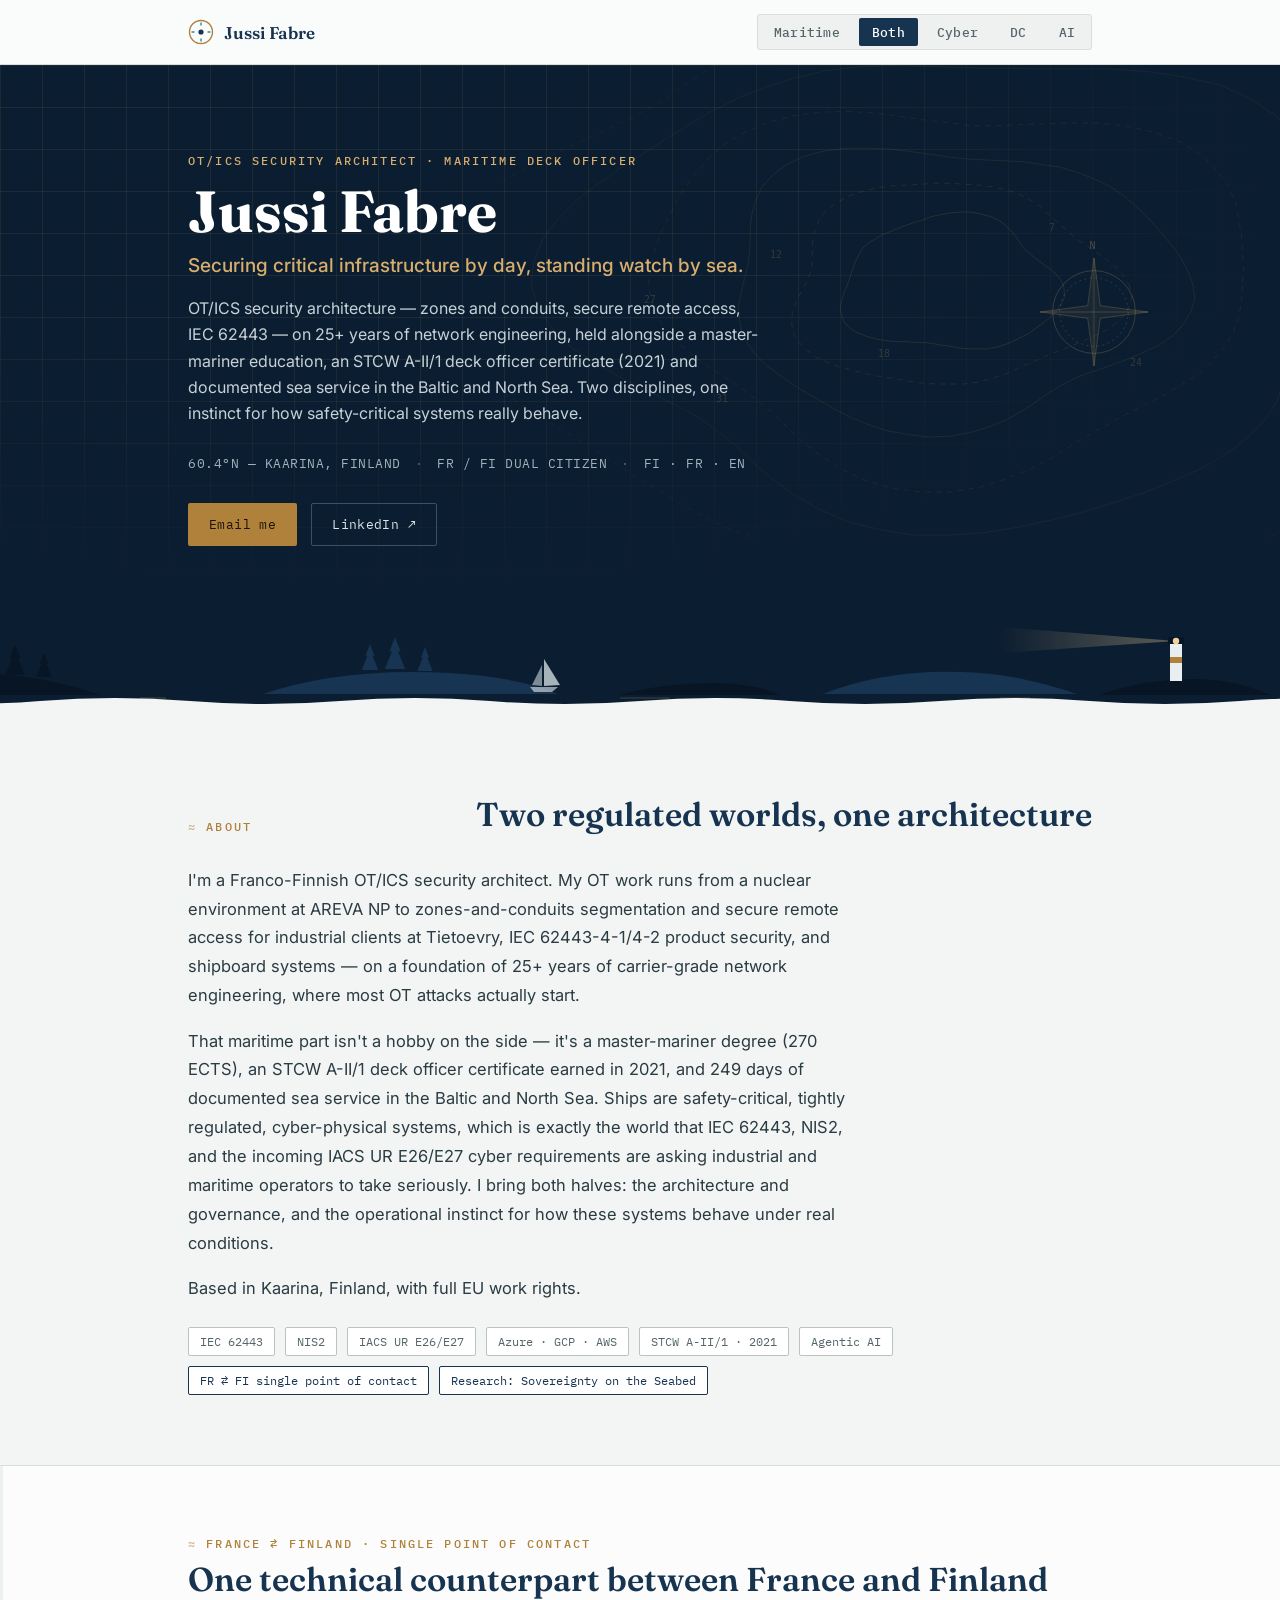
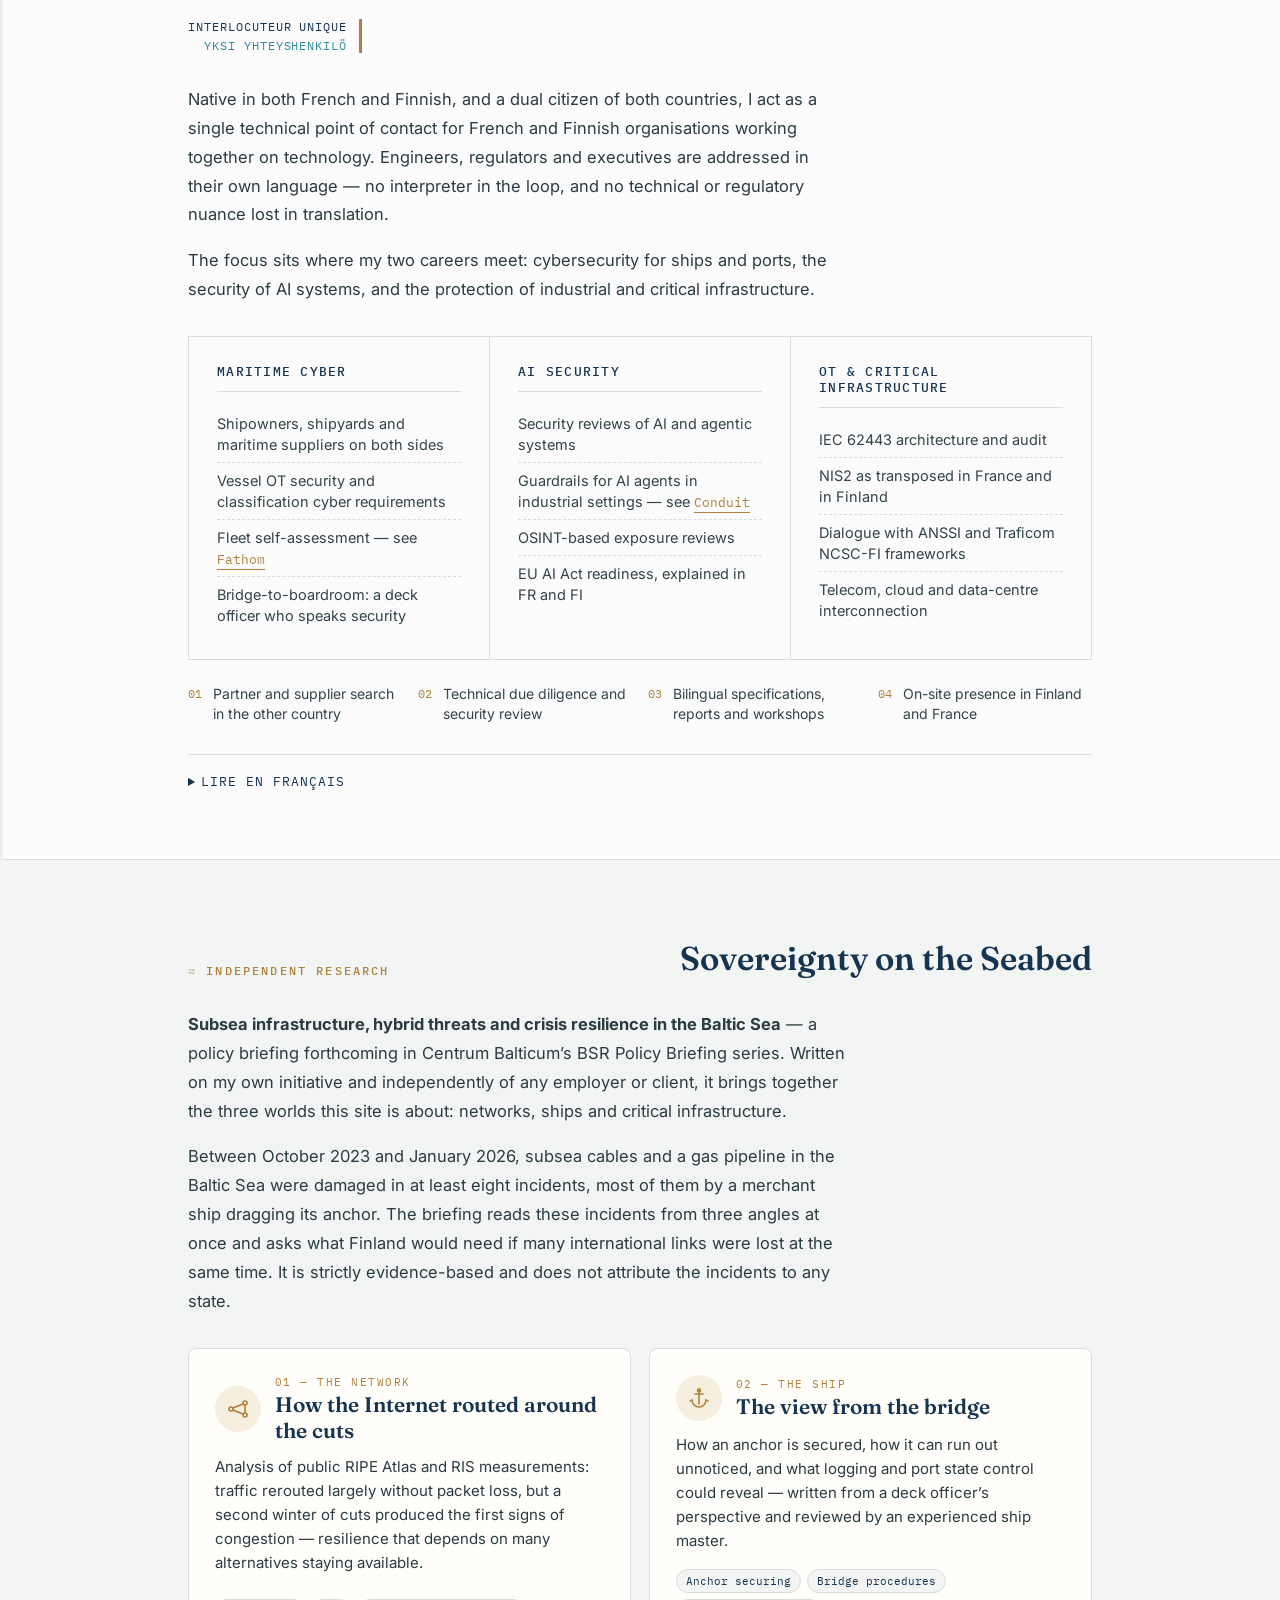
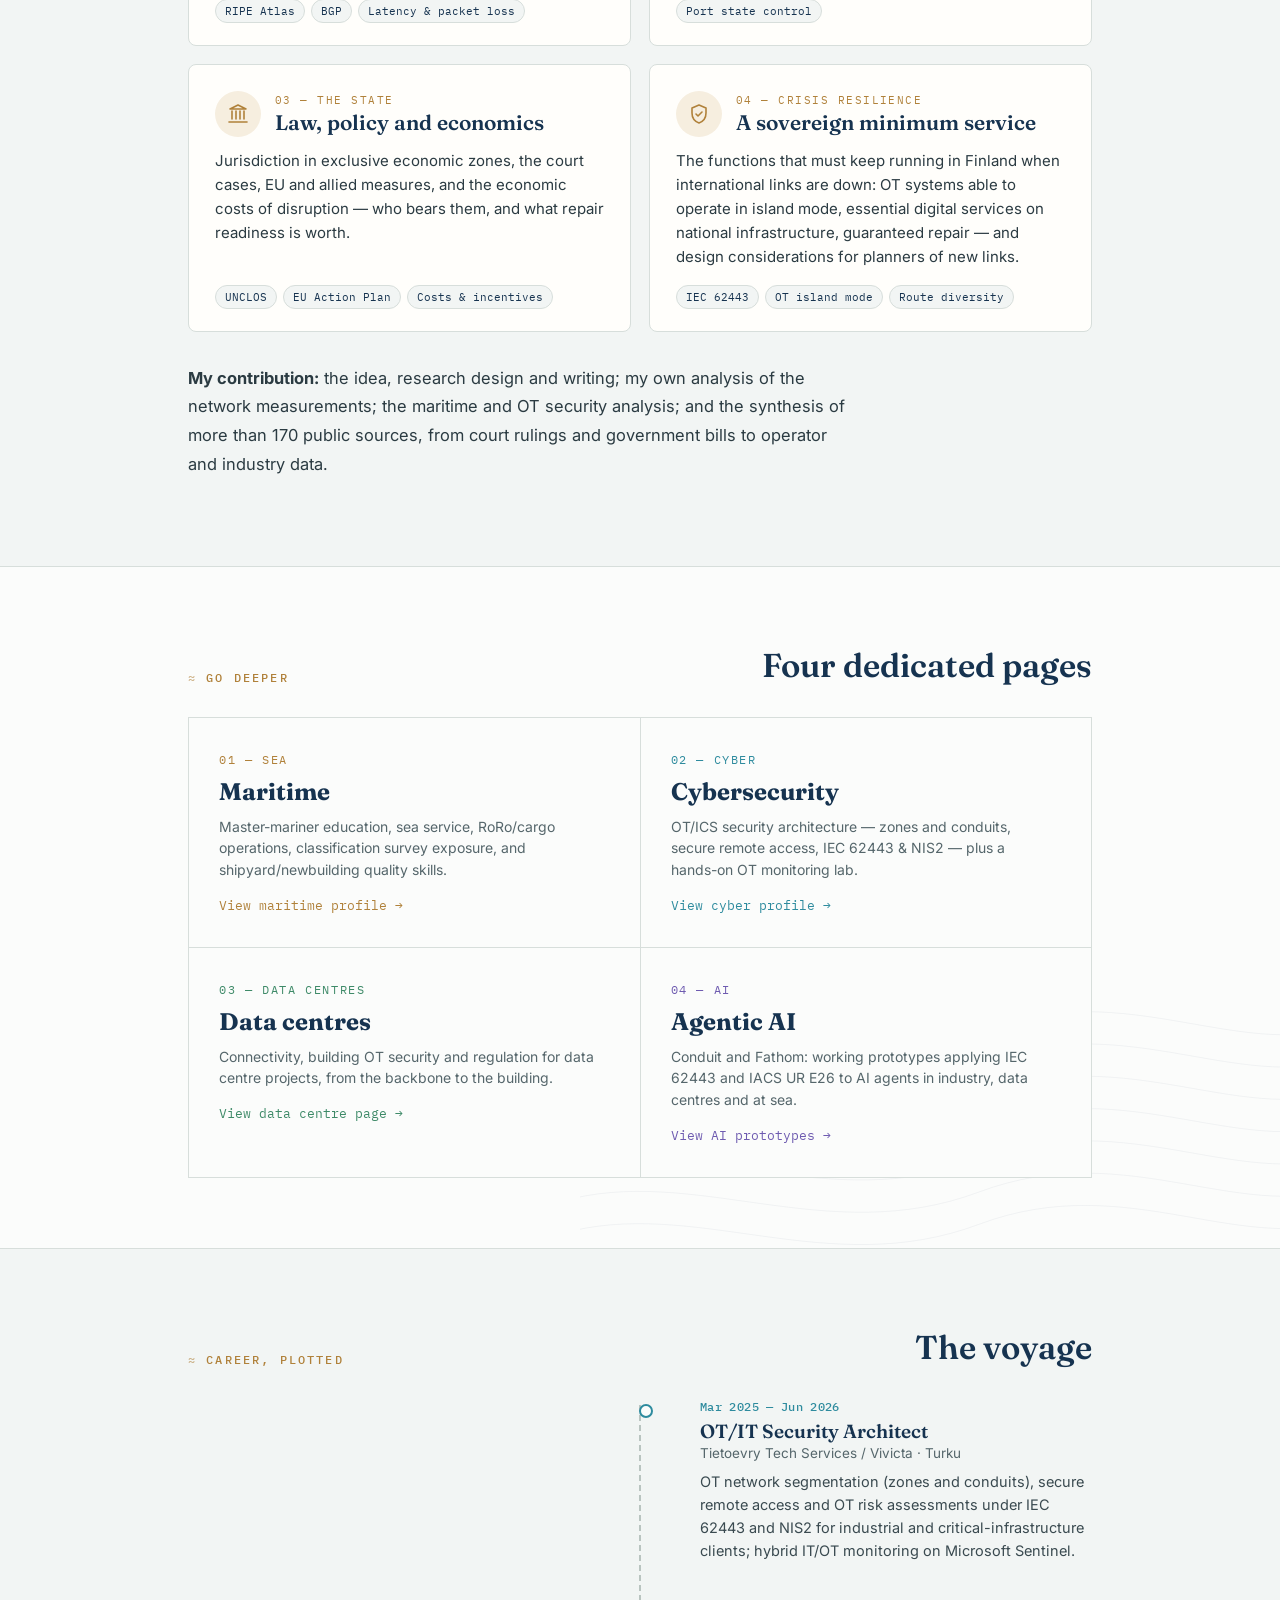
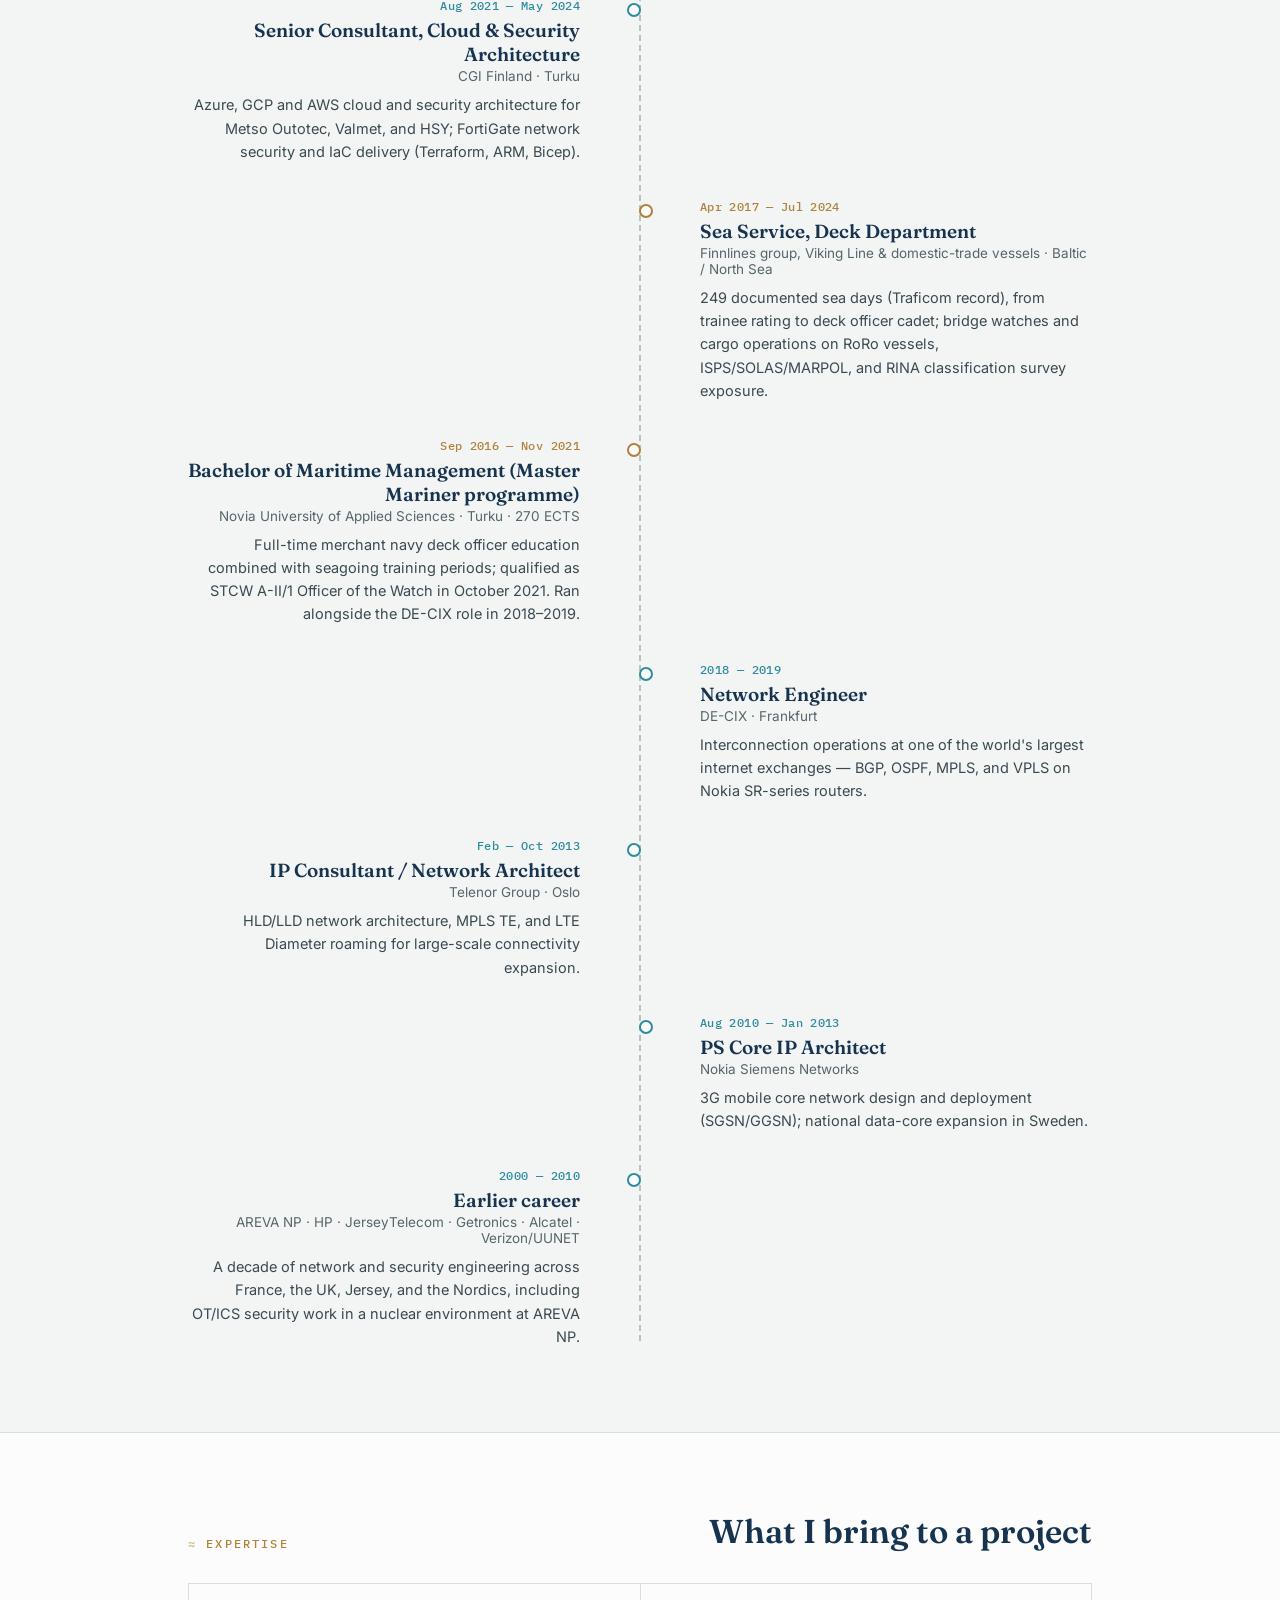
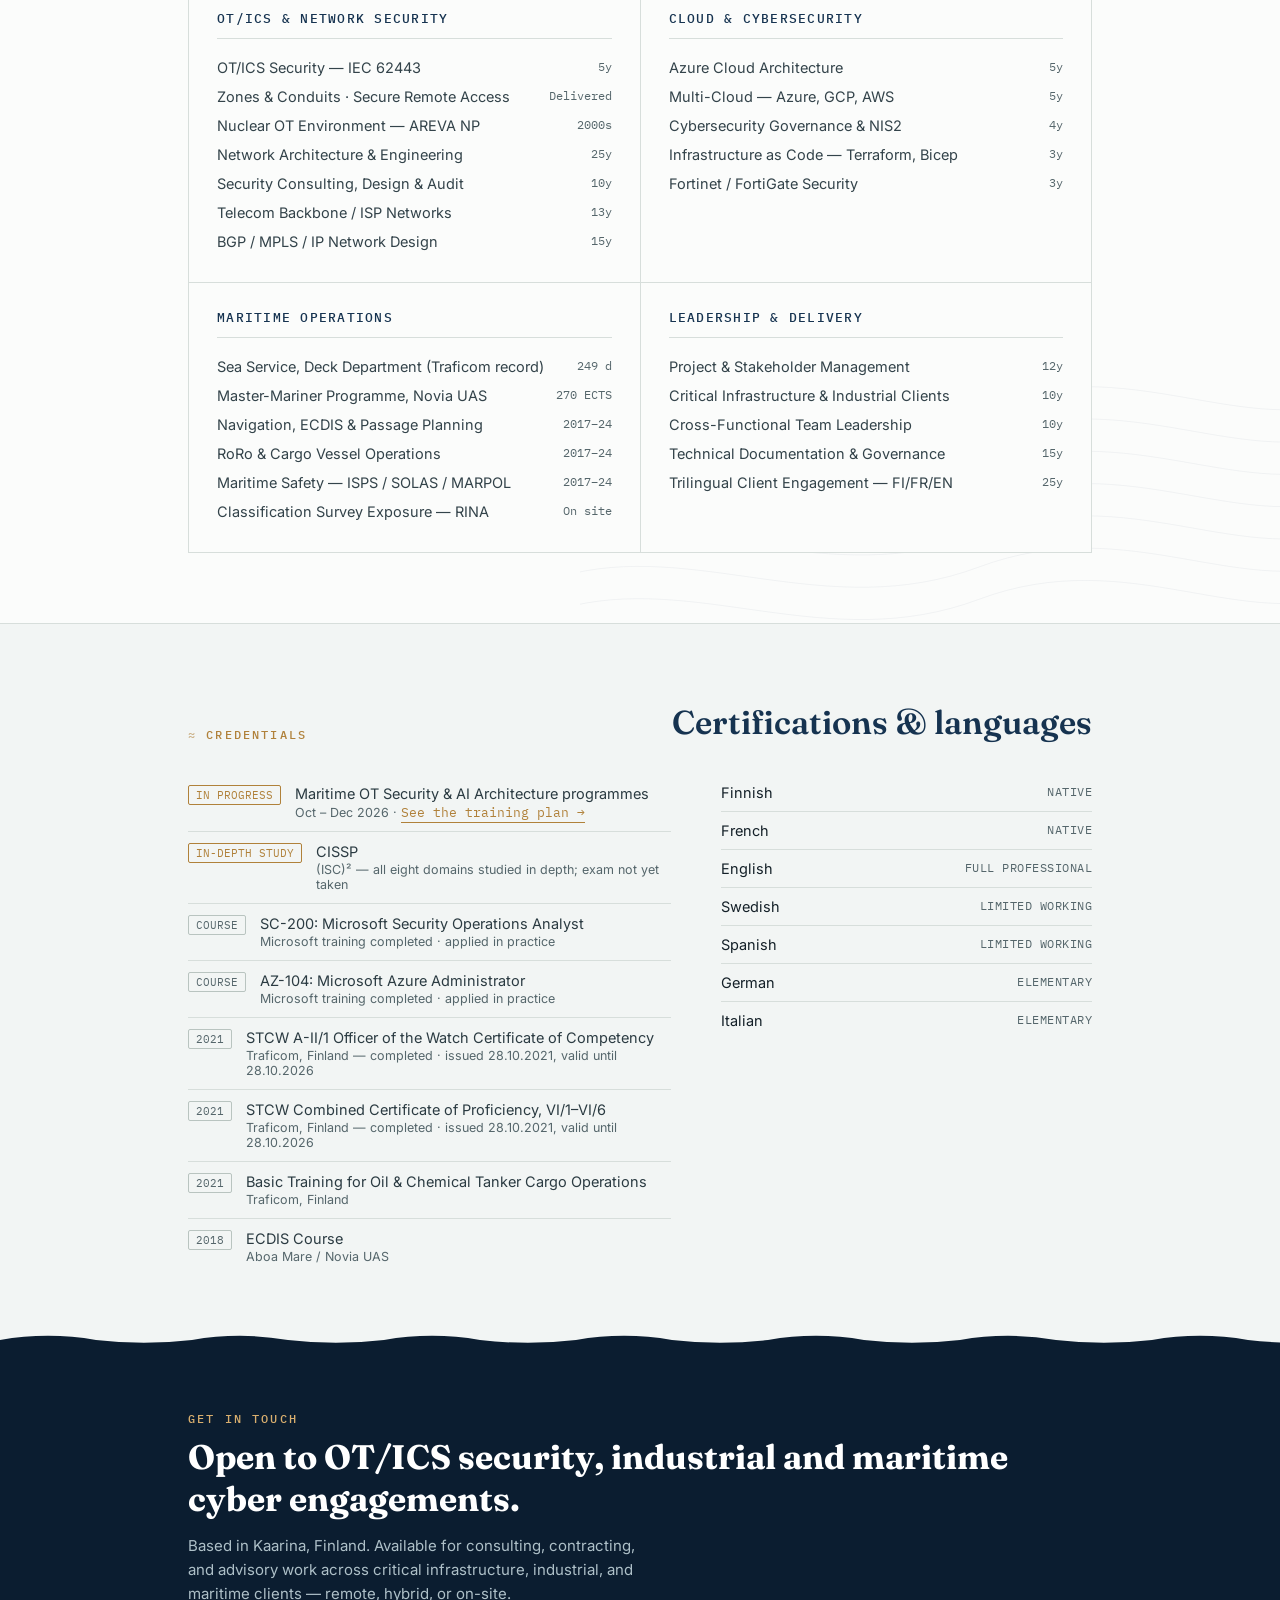
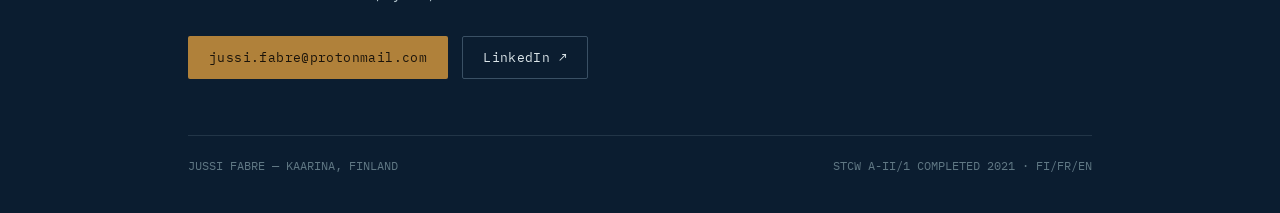
==== commit ed00f87b: "Remove phone number from contact sections Co-Authored-By: Claude Opus 5.5 <noreply@anthropic.com> Cl" ====
--- a/index.html
+++ b/index.html
@@ -464,7 +464,6 @@
       clients — remote, hybrid, or on-site.</p>
     <div class="contact-row">
       <a class="btn btn-primary" href="mailto:jussi.fabre@protonmail.com">jussi.fabre@protonmail.com</a>
-      <a class="btn btn-ghost" href="tel:+358451391677">+358 45 139 1677</a>
       <a class="btn btn-ghost" href="https://fi.linkedin.com/in/jussi-fabre" target="_blank" rel="noopener">LinkedIn ↗</a>
     </div>
     <div class="foot-bottom">
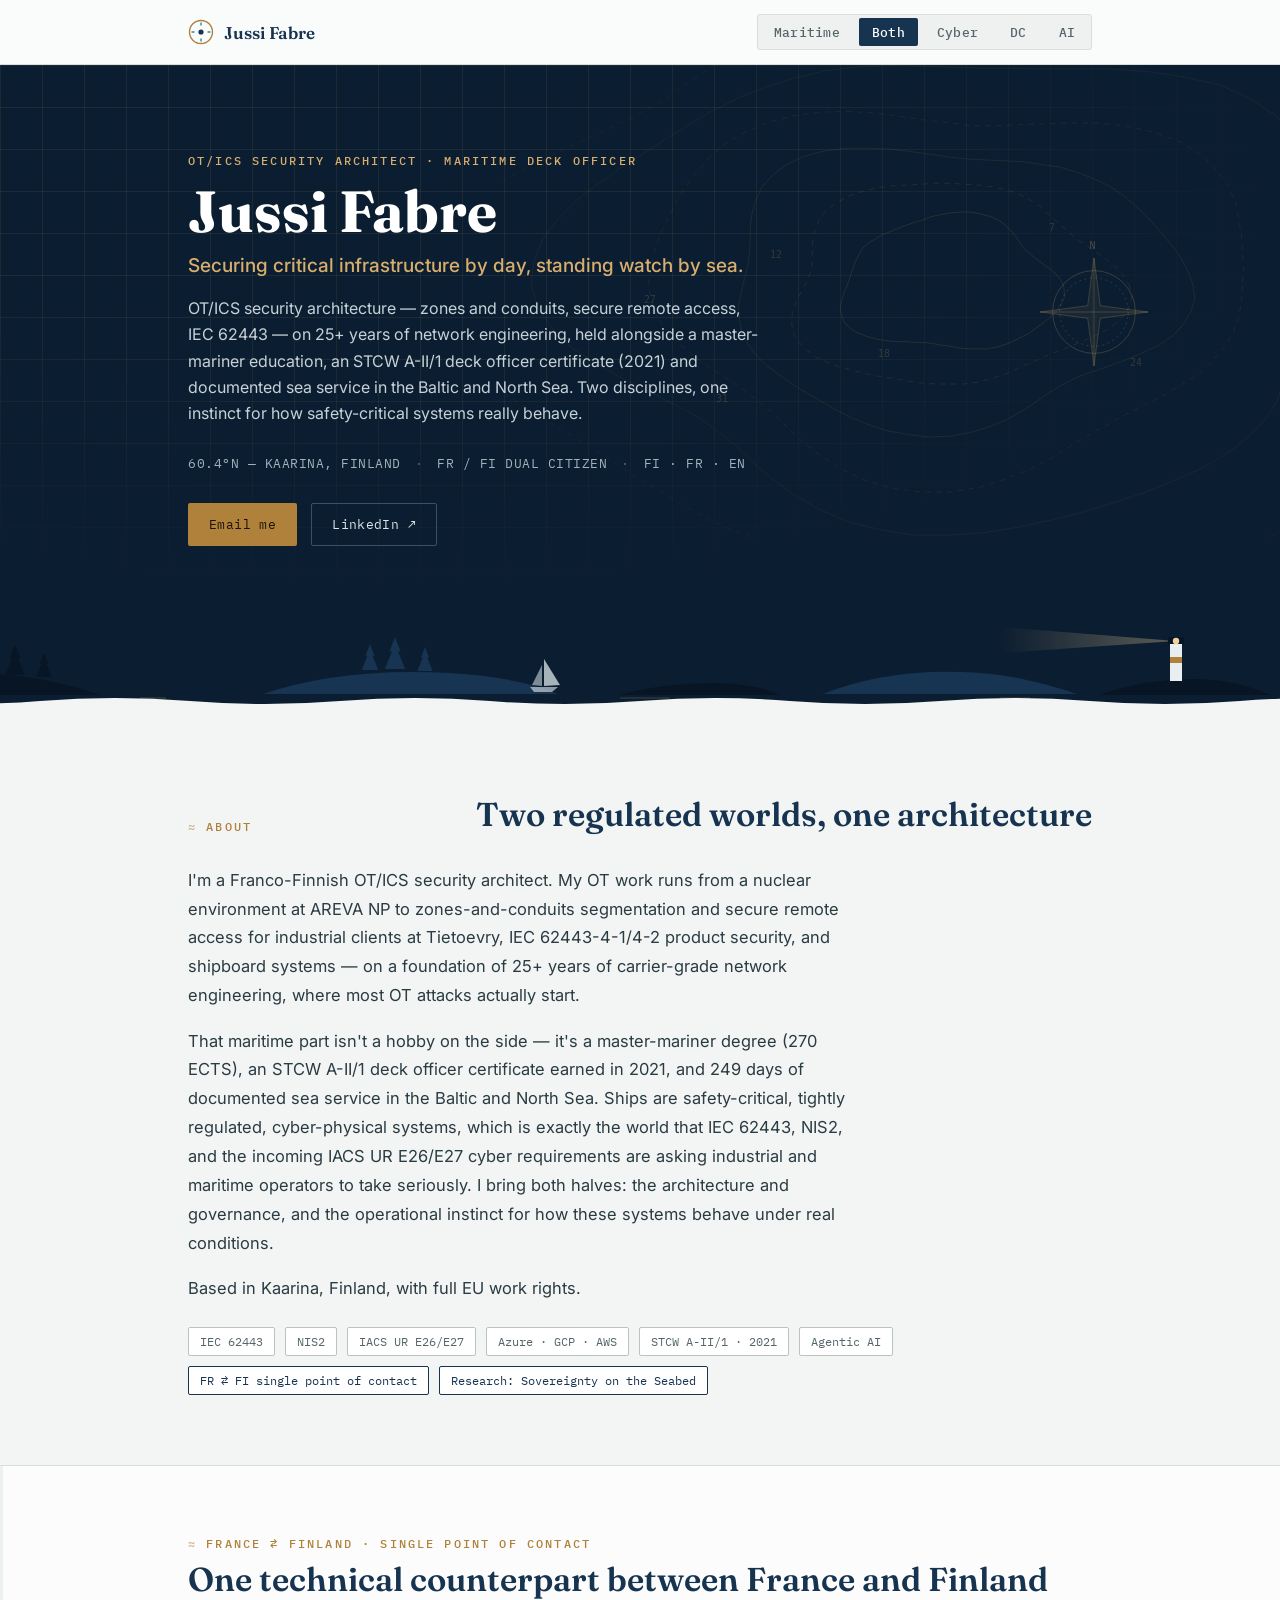
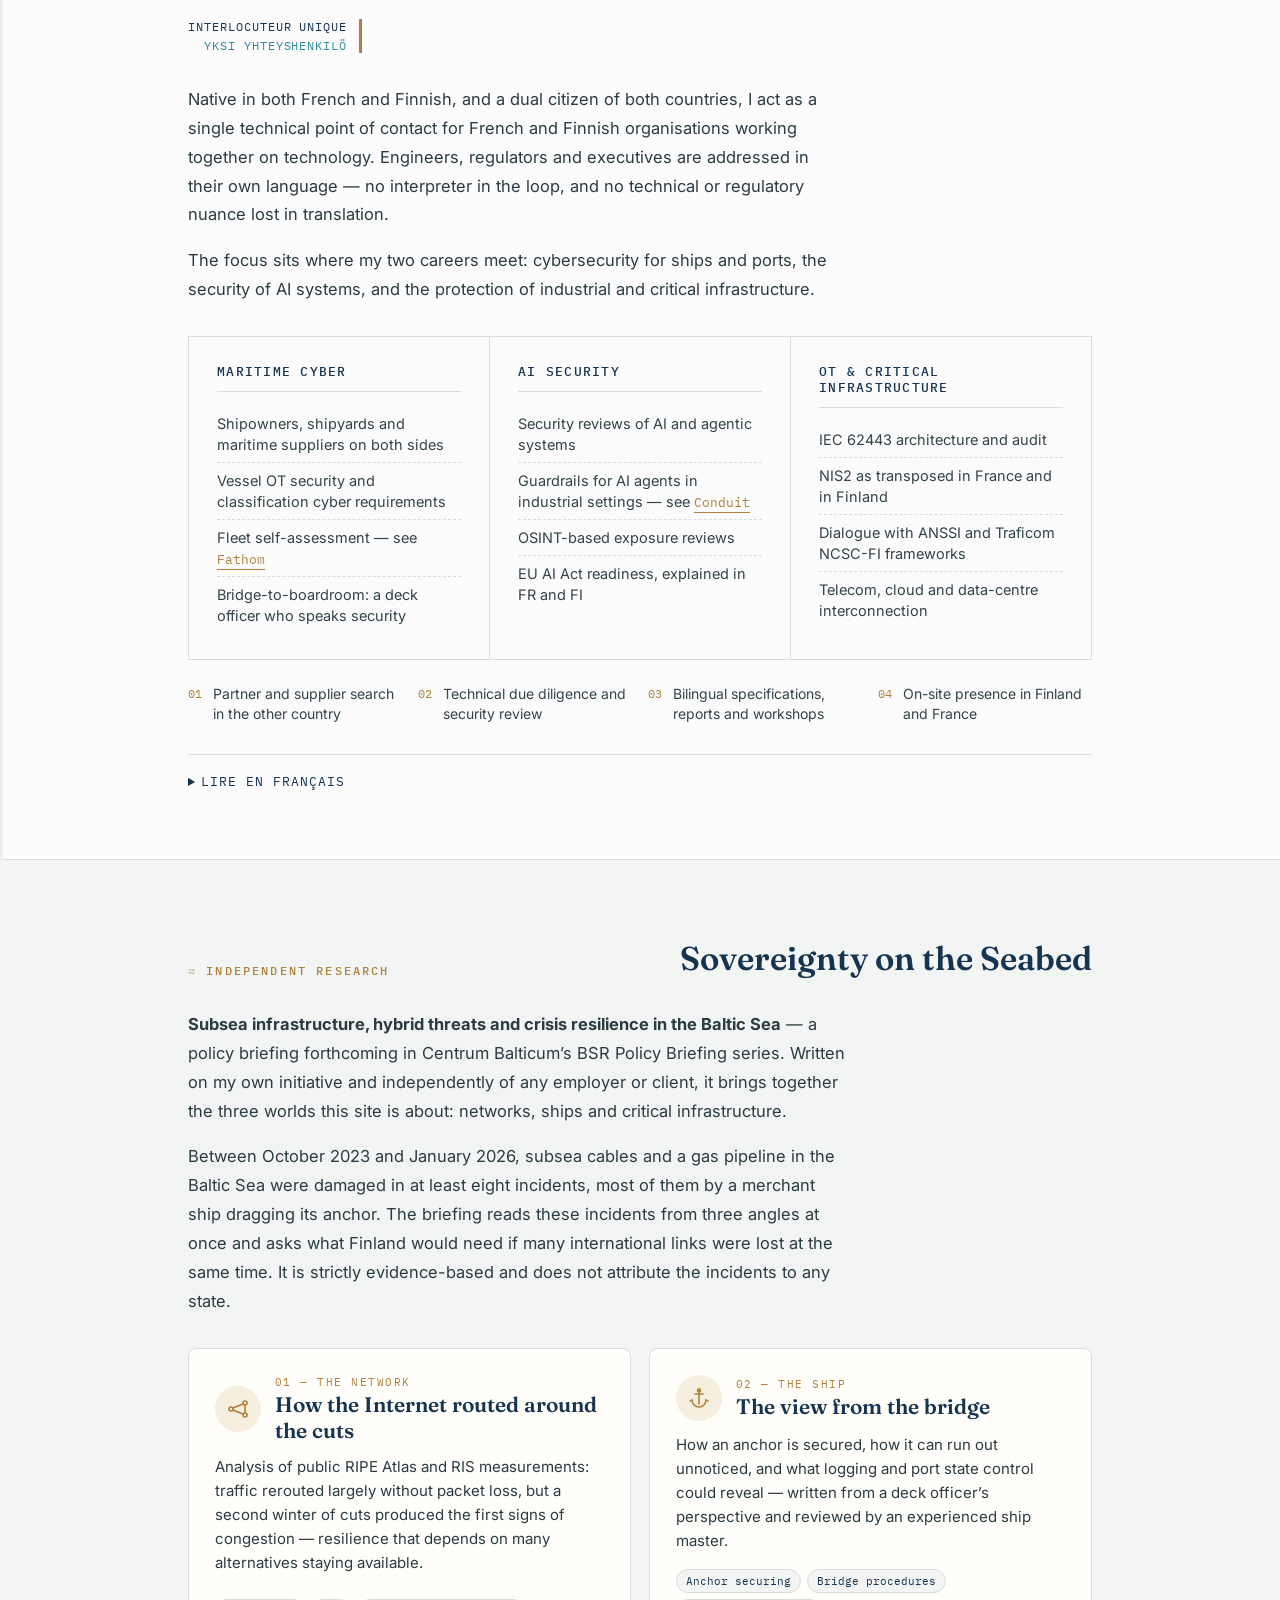
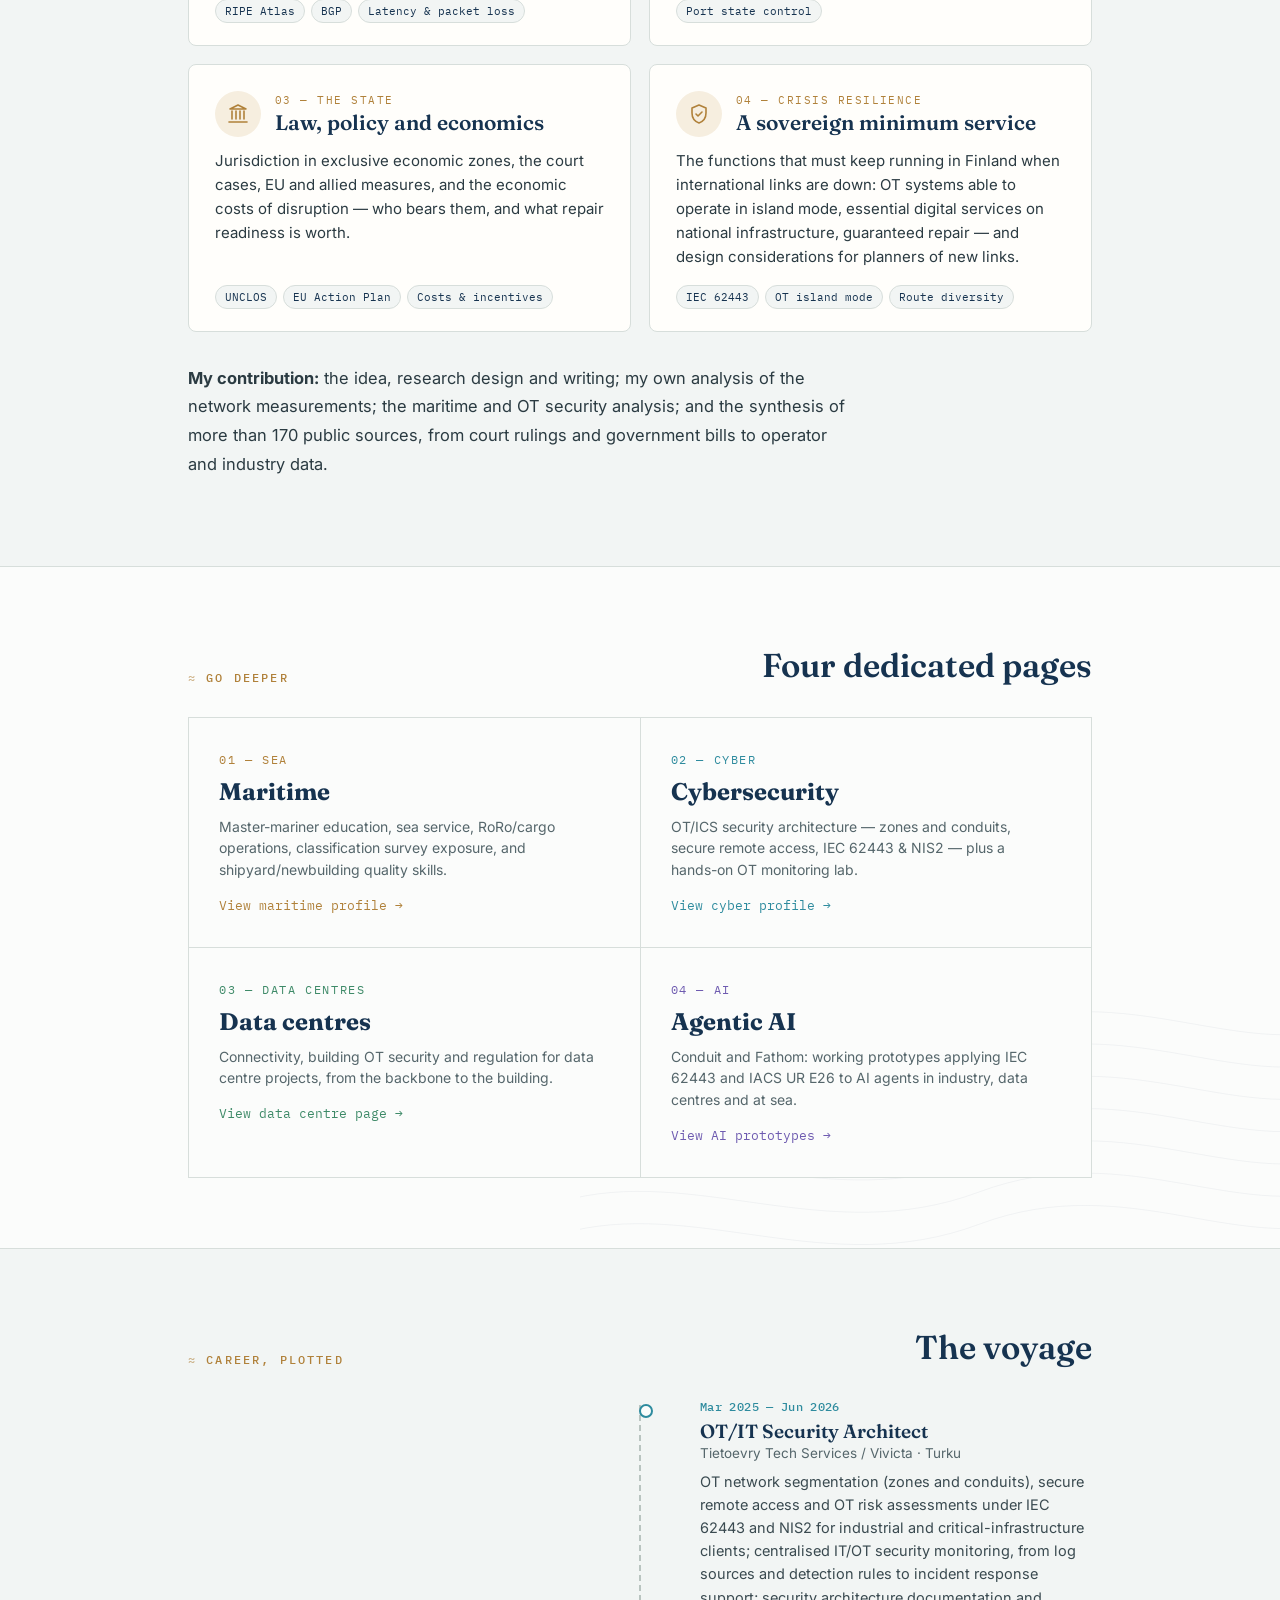
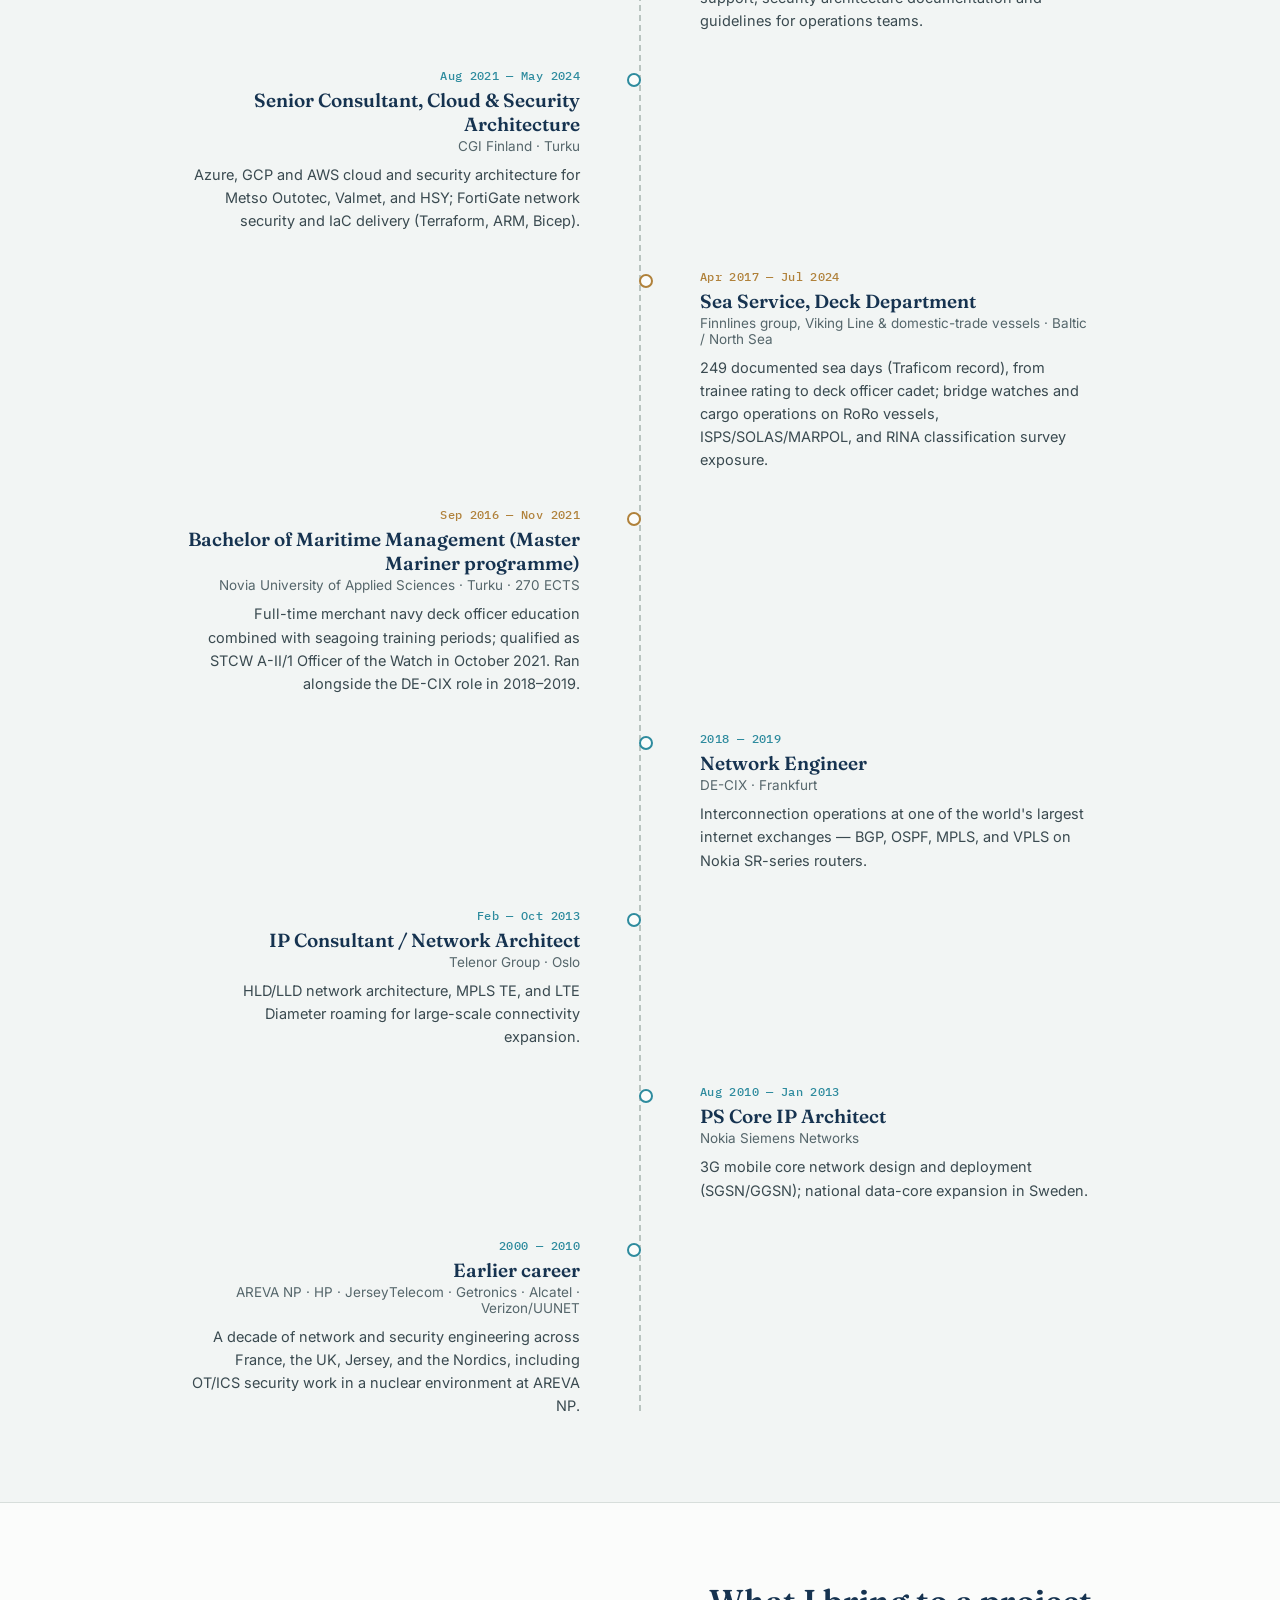
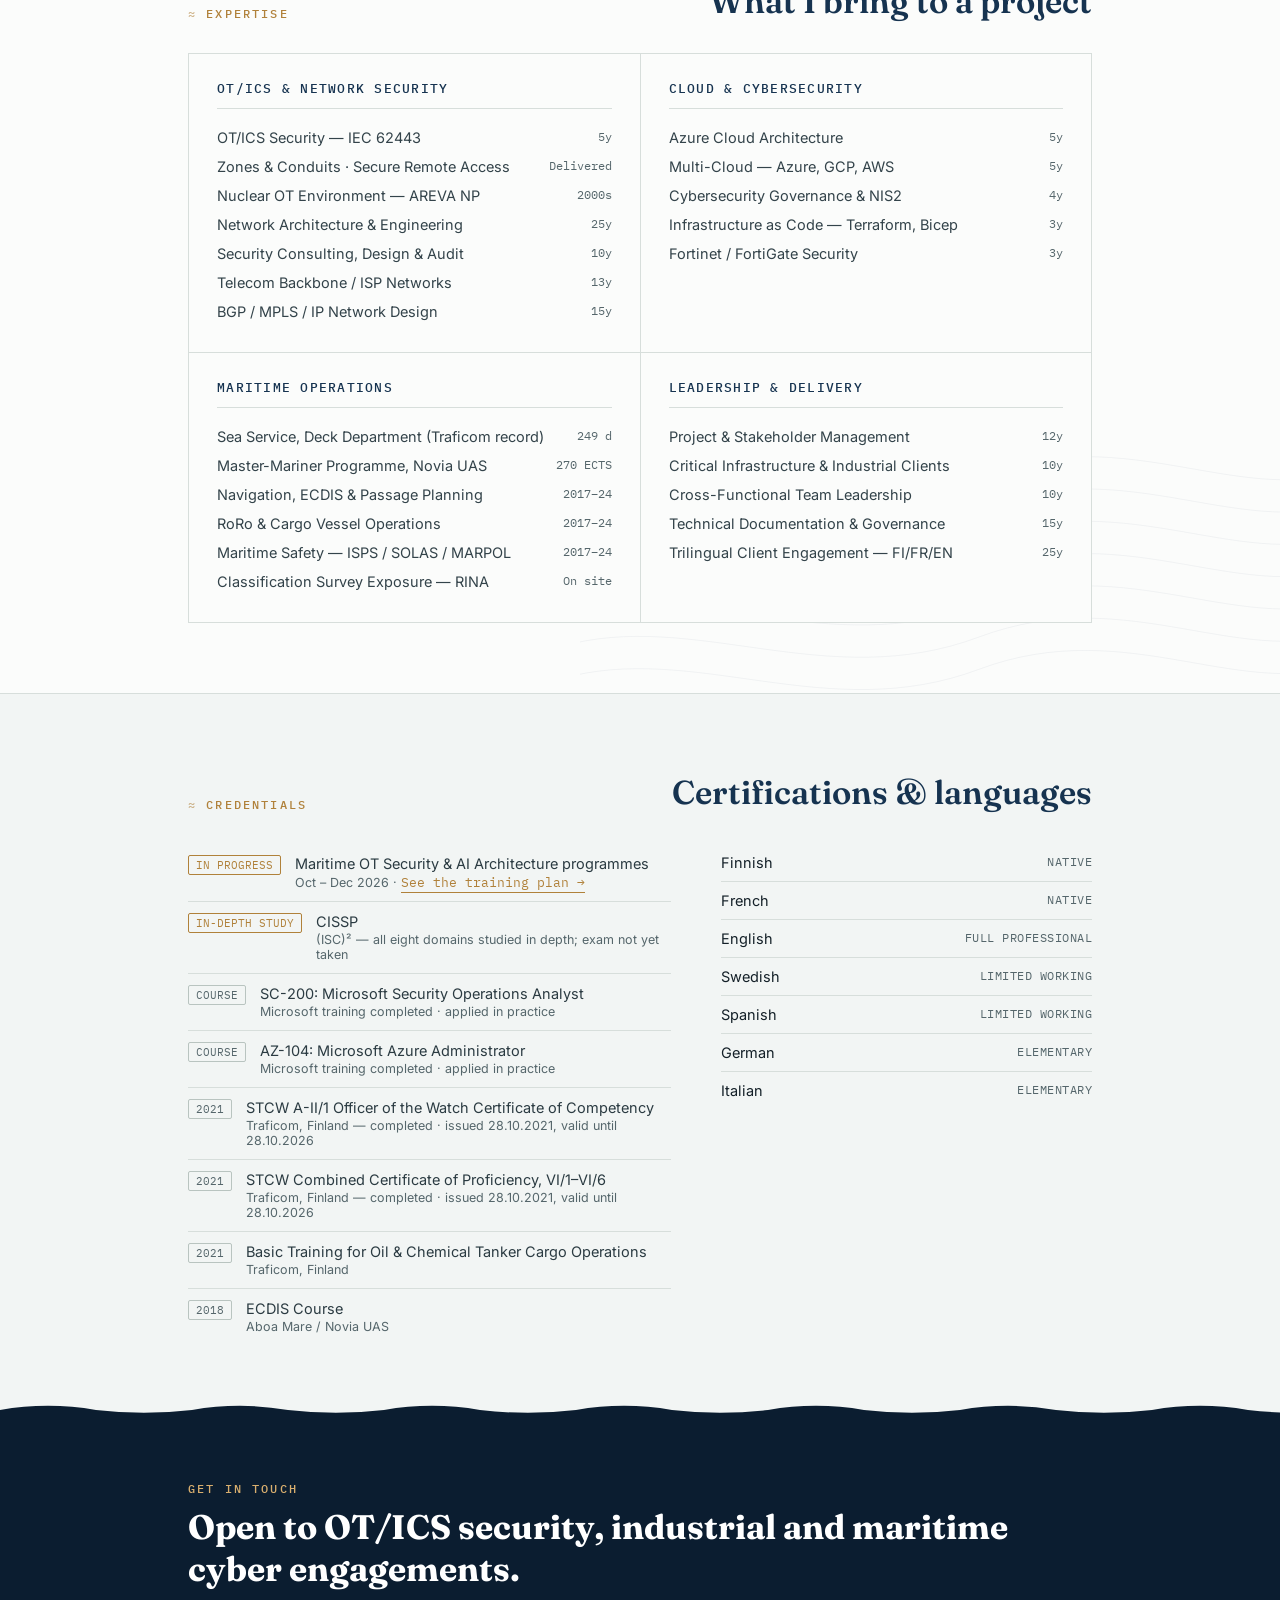
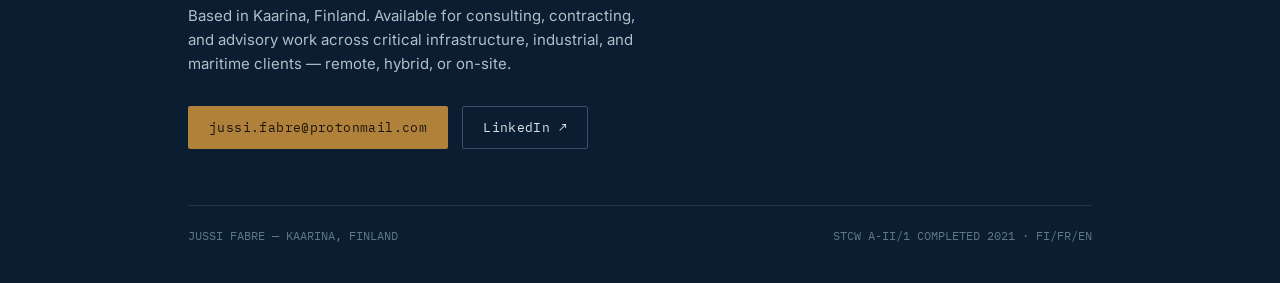
==== commit e75e7be6: "Describe monitoring work generically, without product names Co-Authored-By: Claude Opus 5.5 <noreply" ====
--- a/index.html
+++ b/index.html
@@ -4,6 +4,78 @@
 <meta charset="UTF-8" />
 <meta name="viewport" content="width=device-width, initial-scale=1.0" />
 <title>Jussi Fabre — OT/ICS Security Architect & Maritime Deck Officer</title>
+<meta name="description" content="Jussi Fabre — Franco-Finnish OT/ICS security architect and merchant navy deck officer. IEC 62443, NIS2, maritime cyber security, and independent research on Baltic Sea subsea cables: Sovereignty on the Seabed.">
+<link rel="canonical" href="https://jfabe.github.io/jussi-fabre-site/">
+<meta property="og:type" content="website">
+<meta property="og:title" content="Jussi Fabre — OT/ICS Security Architect & Maritime Deck Officer">
+<meta property="og:description" content="Jussi Fabre — Franco-Finnish OT/ICS security architect and merchant navy deck officer. IEC 62443, NIS2, maritime cyber security, and independent research on Baltic Sea subsea cables: Sovereignty on the Seabed.">
+<meta property="og:url" content="https://jfabe.github.io/jussi-fabre-site/">
+<meta name="twitter:card" content="summary">
+<script type="application/ld+json">
+{
+ "@context": "https://schema.org",
+ "@graph": [
+  {
+   "@type": "Person",
+   "@id": "https://jfabe.github.io/jussi-fabre-site/#person",
+   "name": "Jussi Fabre",
+   "url": "https://jfabe.github.io/jussi-fabre-site/",
+   "jobTitle": "OT/ICS Security Architect",
+   "email": "mailto:jussi.fabre@protonmail.com",
+   "address": {
+    "@type": "PostalAddress",
+    "addressLocality": "Kaarina",
+    "addressCountry": "FI"
+   },
+   "sameAs": [
+    "https://fi.linkedin.com/in/jussi-fabre"
+   ],
+   "alumniOf": {
+    "@type": "CollegeOrUniversity",
+    "name": "Novia University of Applied Sciences"
+   },
+   "knowsLanguage": [
+    "fi",
+    "fr",
+    "en"
+   ],
+   "knowsAbout": [
+    "OT security",
+    "ICS security",
+    "IEC 62443",
+    "NIS2",
+    "Maritime cyber security",
+    "IACS UR E26",
+    "IACS UR E27",
+    "Subsea cables",
+    "Baltic Sea",
+    "Critical infrastructure resilience",
+    "Hybrid threats",
+    "RIPE Atlas",
+    "BGP"
+   ]
+  },
+  {
+   "@type": "Report",
+   "name": "Sovereignty on the Seabed: Subsea infrastructure, hybrid threats and crisis resilience in the Baltic Sea",
+   "author": {
+    "@id": "https://jfabe.github.io/jussi-fabre-site/#person"
+   },
+   "publisher": {
+    "@type": "Organization",
+    "name": "Centrum Balticum"
+   },
+   "isPartOf": {
+    "@type": "CreativeWorkSeries",
+    "name": "BSR Policy Briefing"
+   },
+   "url": "https://jfabe.github.io/jussi-fabre-site/#research",
+   "inLanguage": "en",
+   "keywords": "Baltic Sea, subsea cables, undersea infrastructure, hybrid threats, Eagle S, Balticconnector, Estlink 2, C-Lion1, RIPE Atlas, crisis resilience, sovereign minimum service, Finland"
+  }
+ ]
+}
+</script>
 <link rel="preconnect" href="https://fonts.googleapis.com">
 <link rel="preconnect" href="https://fonts.gstatic.com" crossorigin>
 <link href="https://fonts.googleapis.com/css2?family=Fraunces:opsz,wght@9..144,500;9..144,600;9..144,700;9..144,900&family=Inter:wght@400;500;600&family=IBM+Plex+Mono:wght@400;500&display=swap" rel="stylesheet">
@@ -298,7 +370,9 @@
         <div class="org">Tietoevry Tech Services / Vivicta · Turku</div>
         <p class="desc">OT network segmentation (zones and conduits), secure remote
           access and OT risk assessments under IEC 62443 and NIS2 for industrial and
-          critical-infrastructure clients; hybrid IT/OT monitoring on Microsoft Sentinel.</p>
+          critical-infrastructure clients; centralised IT/OT security monitoring, from
+          log sources and detection rules to incident response support; security
+          architecture documentation and guidelines for operations teams.</p>
       </div>
 
       <div class="stop dom-cyber">
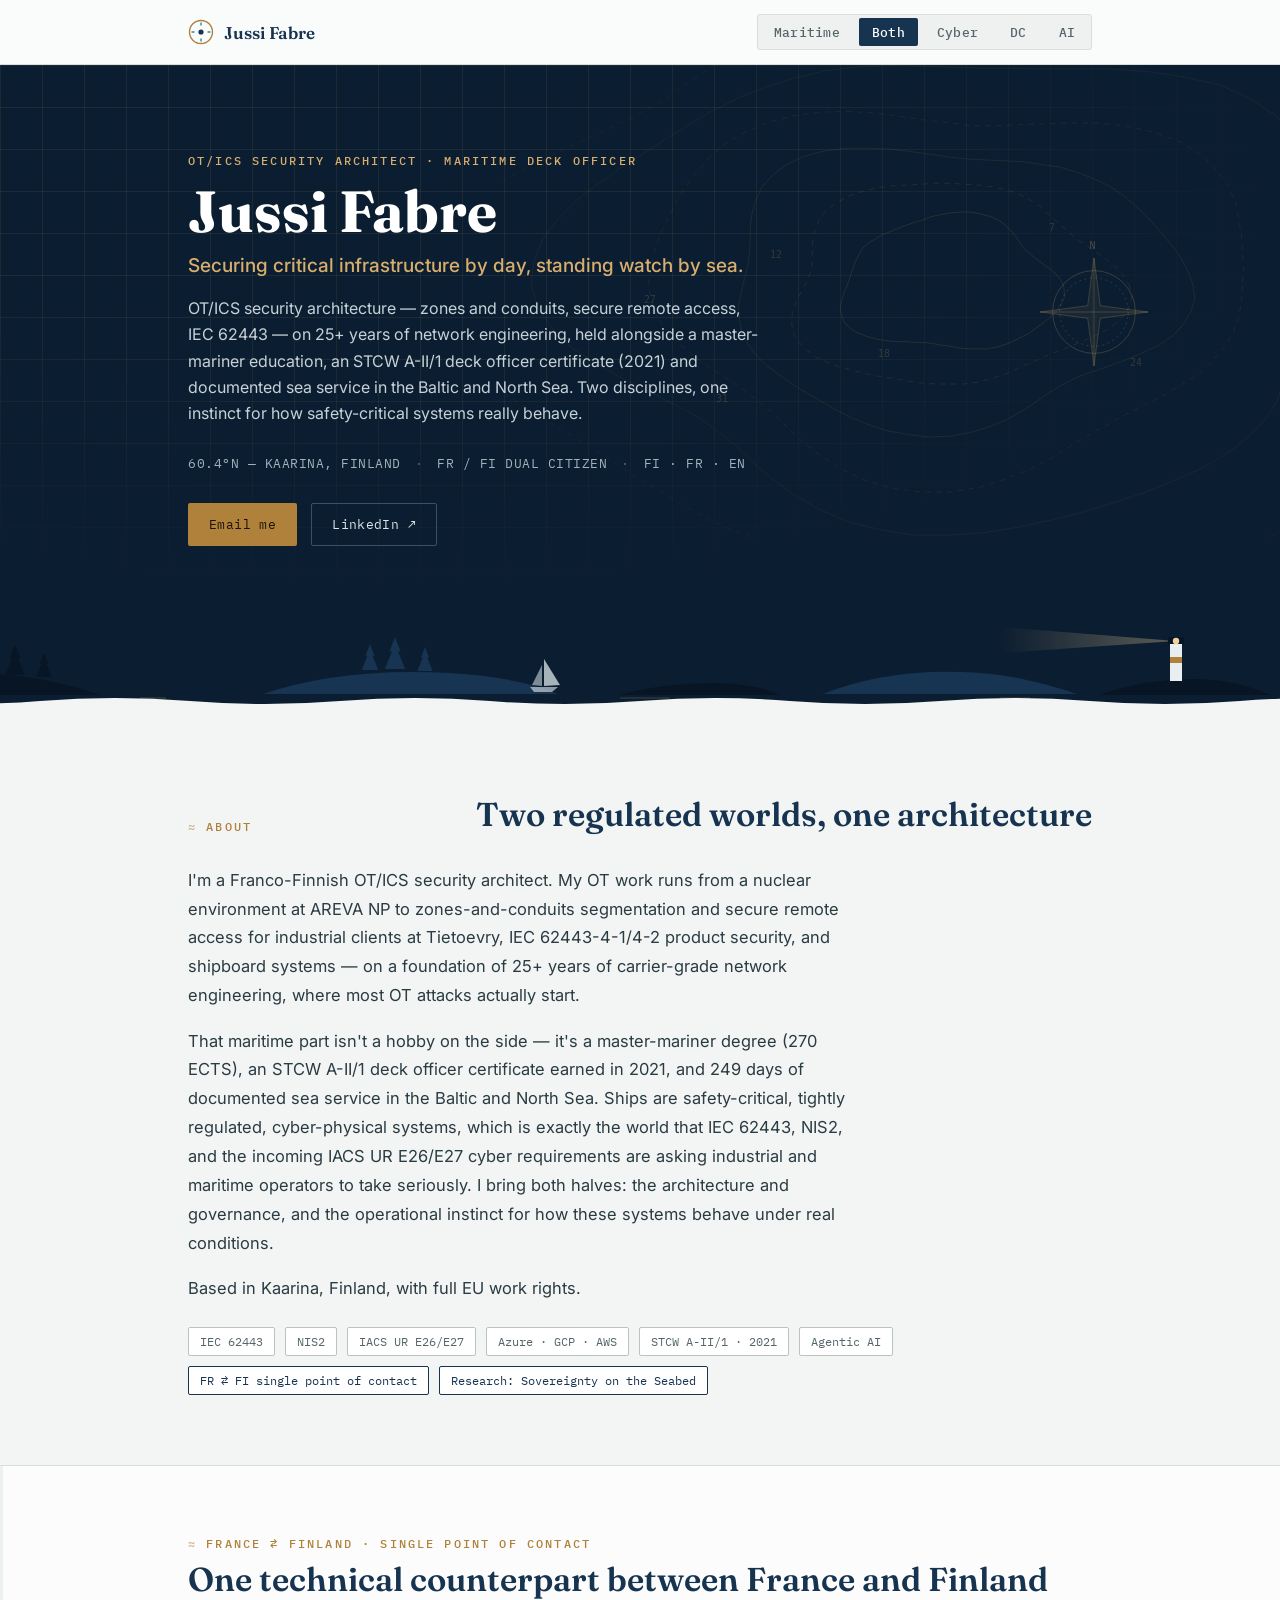
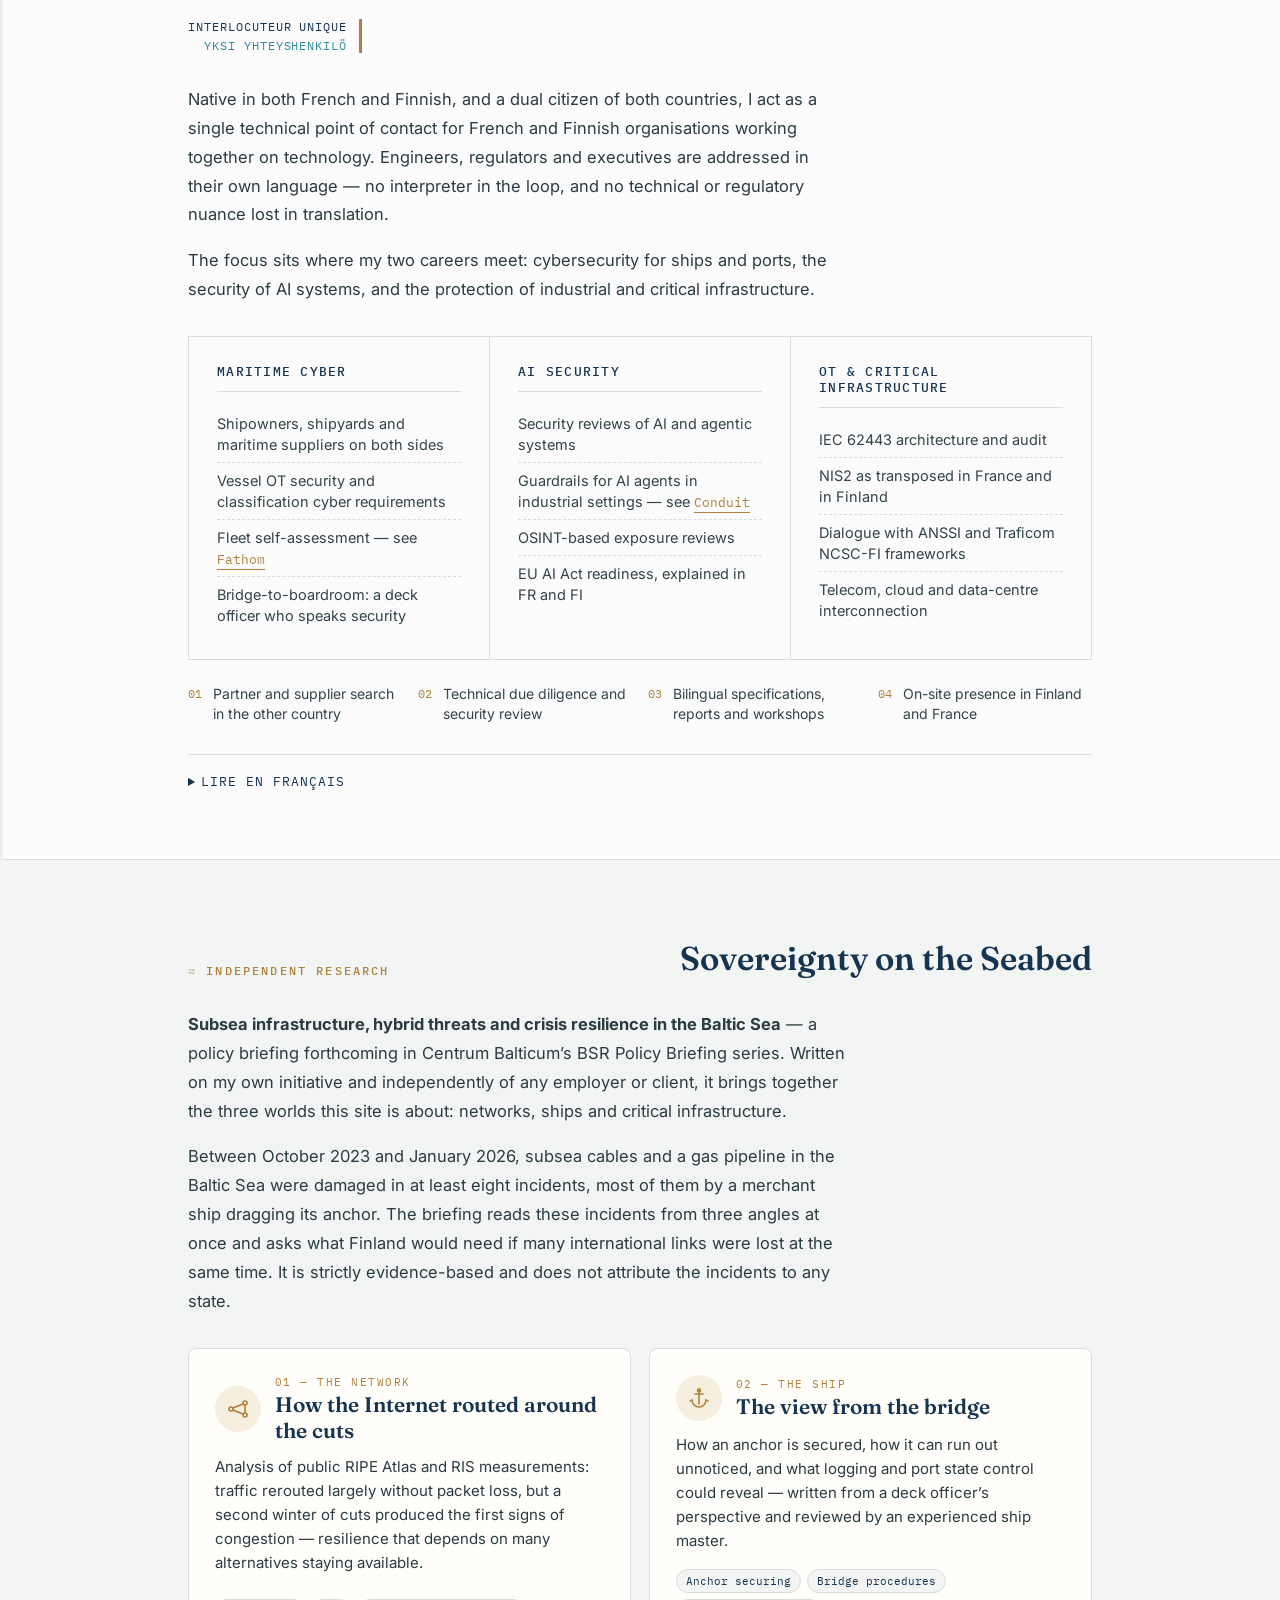
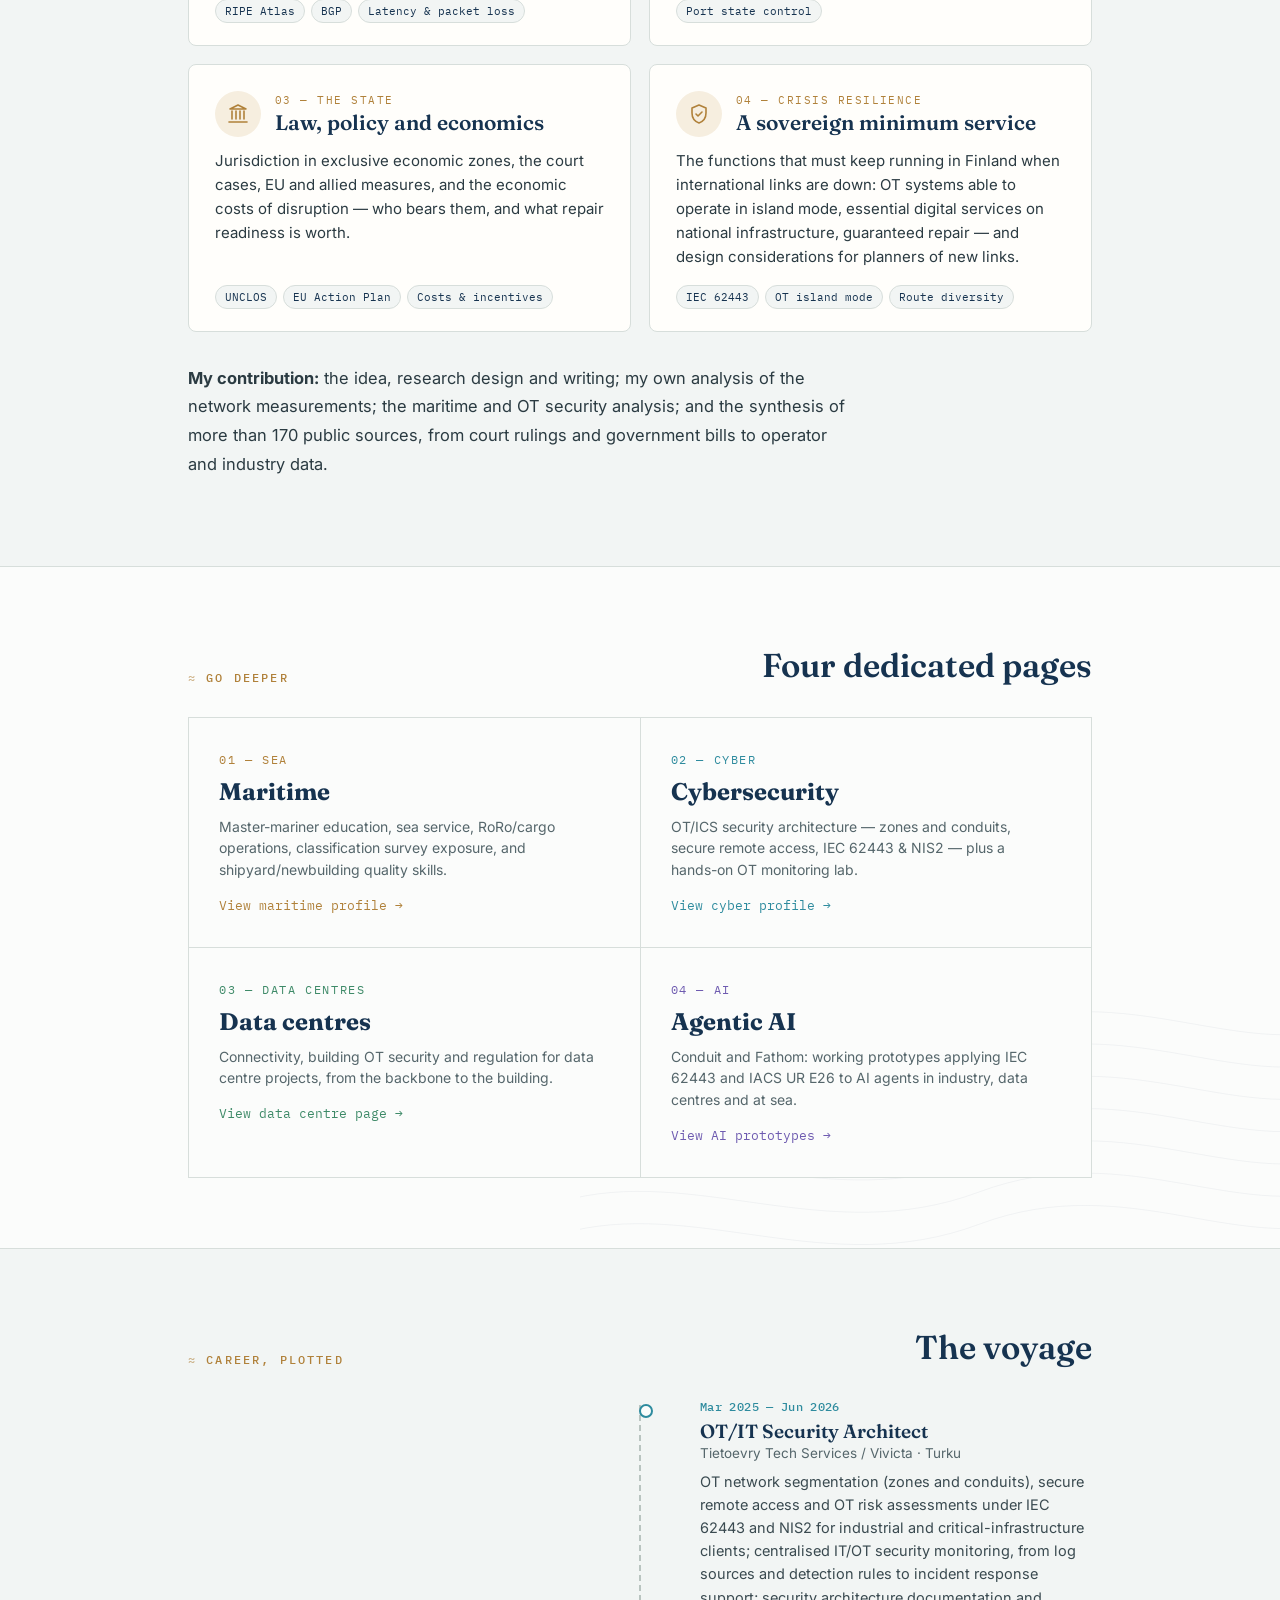
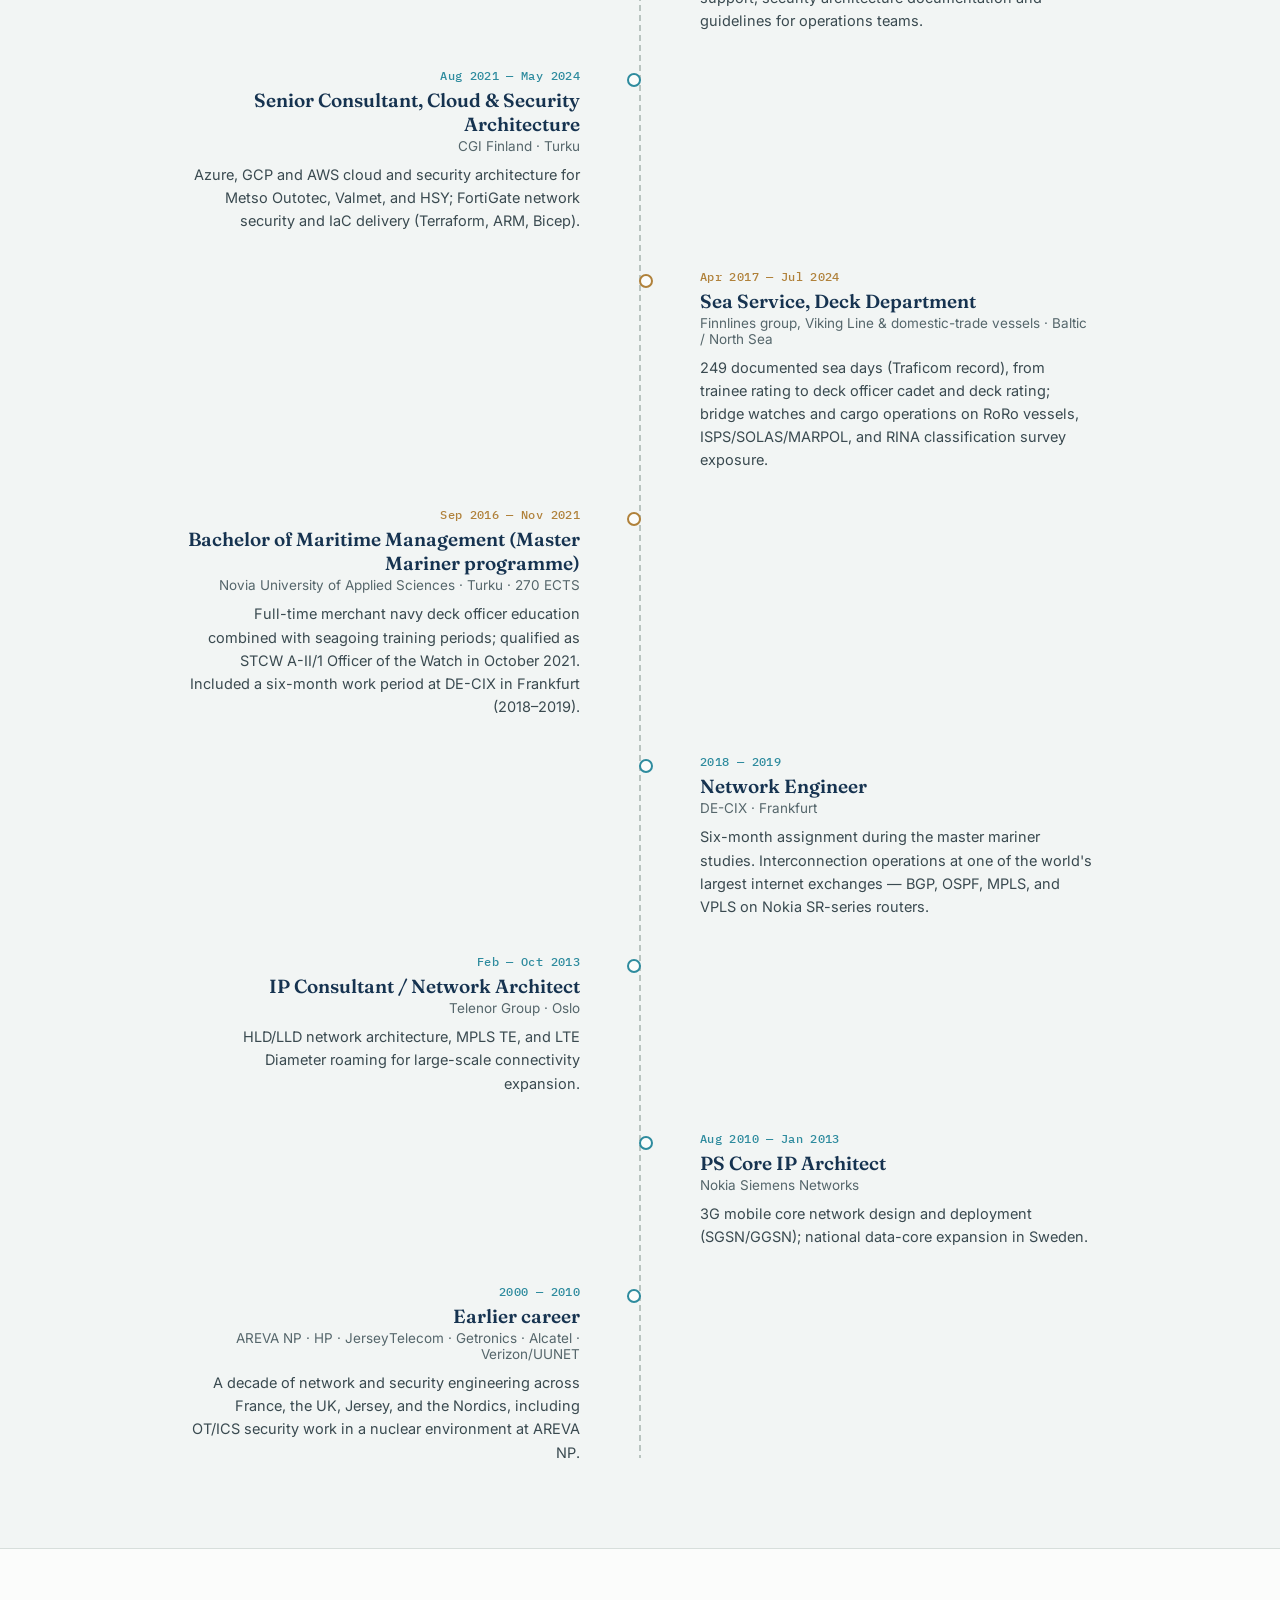
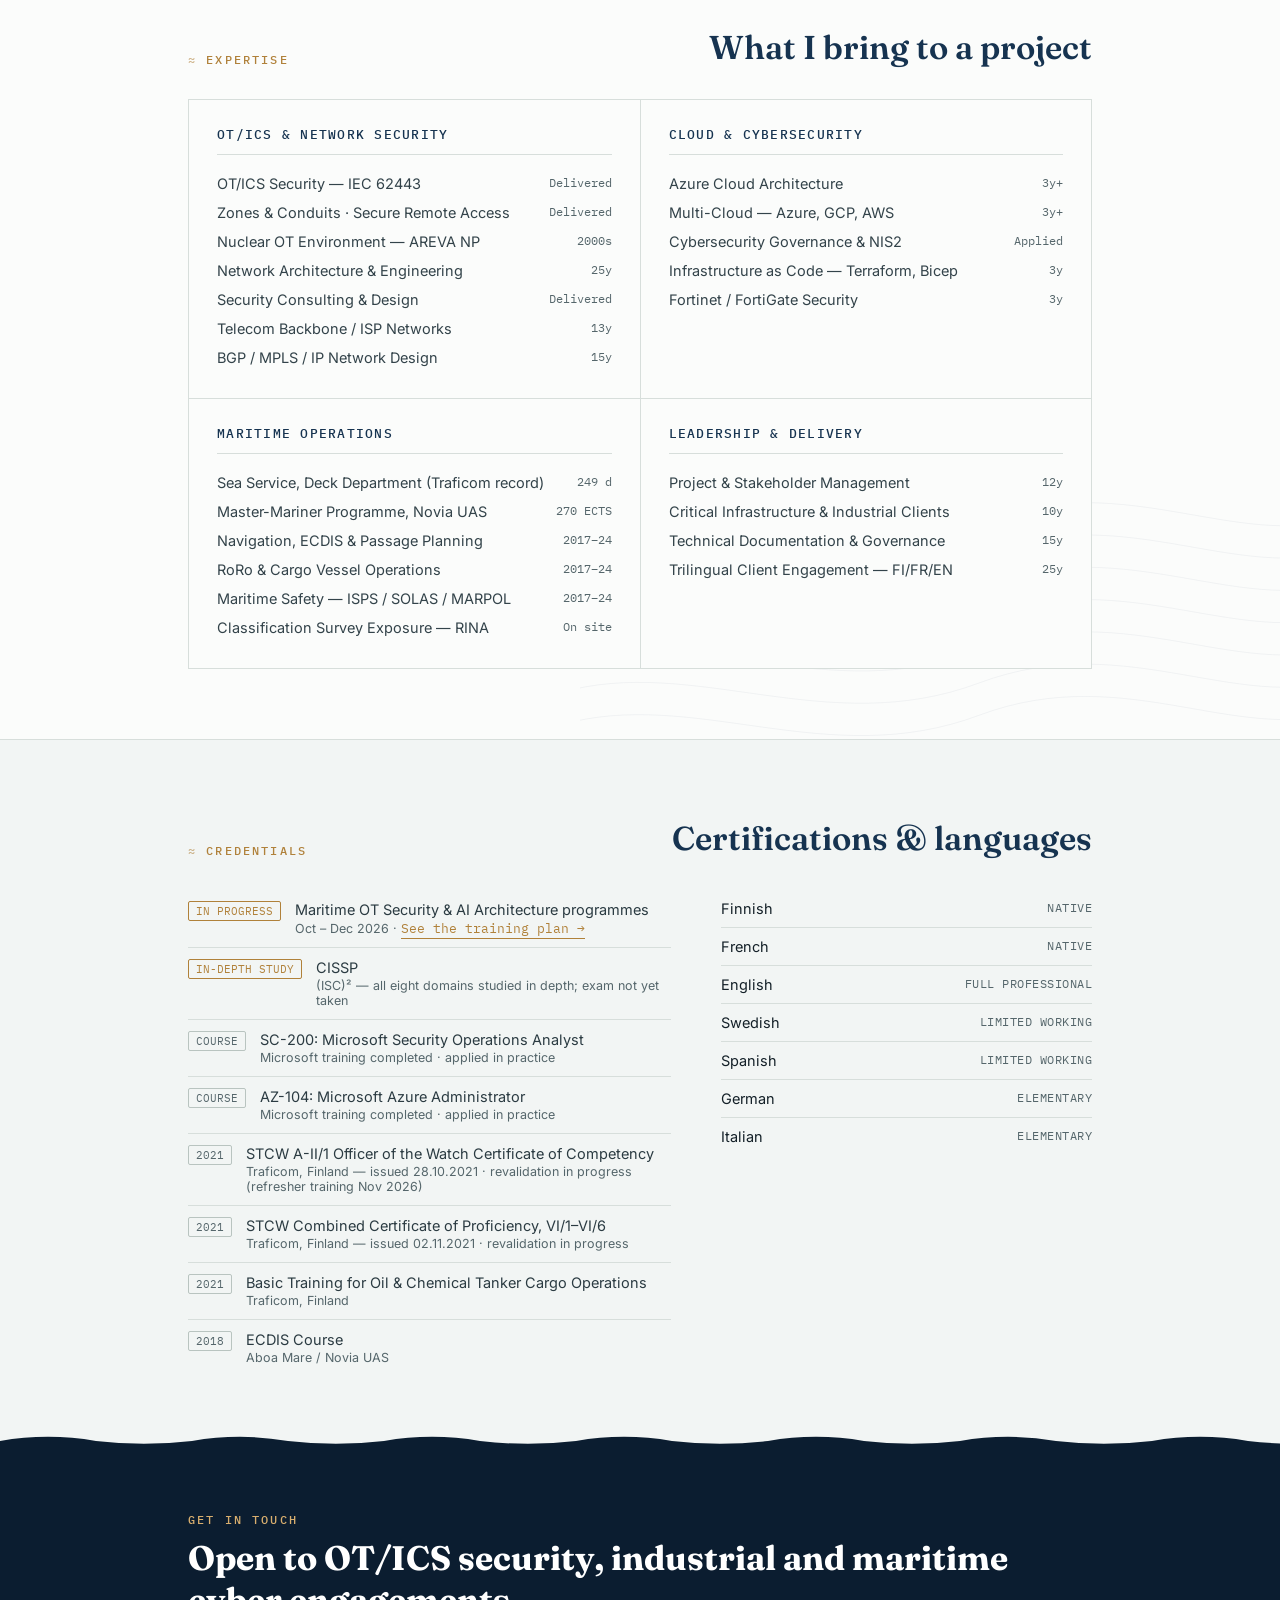
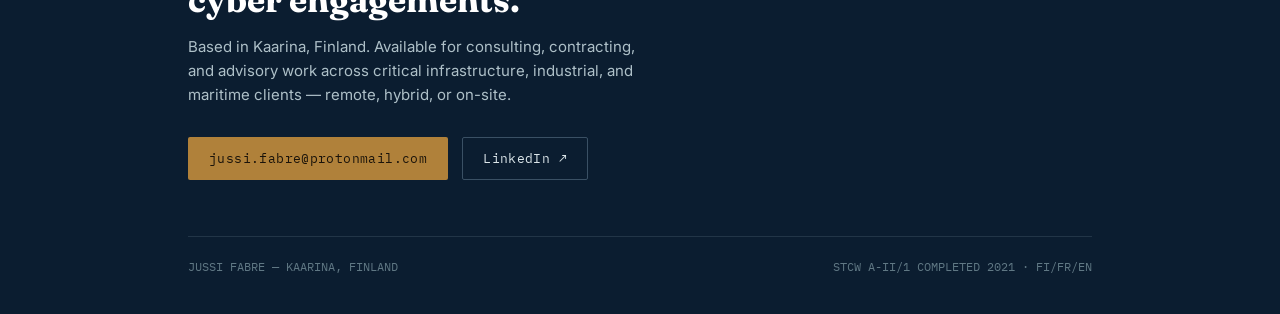
==== commit 52593b9a: "Site audit: remove FISC, update STCW status, defensible expertise levels, DE-CIX duration, tone down" ====
--- a/index.html
+++ b/index.html
@@ -391,7 +391,7 @@
         <h3>Sea Service, Deck Department</h3>
         <div class="org">Finnlines group, Viking Line &amp; domestic-trade vessels · Baltic / North Sea</div>
         <p class="desc">249 documented sea days (Traficom record), from trainee rating to
-          deck officer cadet; bridge watches and cargo operations on RoRo vessels,
+          deck officer cadet and deck rating; bridge watches and cargo operations on RoRo vessels,
           ISPS/SOLAS/MARPOL, and RINA classification survey exposure.</p>
       </div>
 
@@ -402,7 +402,7 @@
         <div class="org">Novia University of Applied Sciences · Turku · 270 ECTS</div>
         <p class="desc">Full-time merchant navy deck officer education combined with
           seagoing training periods; qualified as STCW A-II/1 Officer of the Watch in
-          October 2021. Ran alongside the DE-CIX role in 2018–2019.</p>
+          October 2021. Included a six-month work period at DE-CIX in Frankfurt (2018–2019).</p>
       </div>
 
       <div class="stop dom-cyber">
@@ -410,7 +410,8 @@
         <div class="datetag">2018 — 2019</div>
         <h3>Network Engineer</h3>
         <div class="org">DE-CIX · Frankfurt</div>
-        <p class="desc">Interconnection operations at one of the world's largest
+        <p class="desc">Six-month assignment during the master mariner studies.
+          Interconnection operations at one of the world's largest
           internet exchanges — BGP, OSPF, MPLS, and VPLS on Nokia SR-series routers.</p>
       </div>
 
@@ -455,11 +456,11 @@
       <div class="exp-cell">
         <h3>OT/ICS &amp; Network Security</h3>
         <ul>
-          <li><span>OT/ICS Security — IEC 62443</span><span class="yrs">5y</span></li>
+          <li><span>OT/ICS Security — IEC 62443</span><span class="yrs">Delivered</span></li>
           <li><span>Zones &amp; Conduits · Secure Remote Access</span><span class="yrs">Delivered</span></li>
           <li><span>Nuclear OT Environment — AREVA NP</span><span class="yrs">2000s</span></li>
           <li><span>Network Architecture &amp; Engineering</span><span class="yrs">25y</span></li>
-          <li><span>Security Consulting, Design &amp; Audit</span><span class="yrs">10y</span></li>
+          <li><span>Security Consulting &amp; Design</span><span class="yrs">Delivered</span></li>
           <li><span>Telecom Backbone / ISP Networks</span><span class="yrs">13y</span></li>
           <li><span>BGP / MPLS / IP Network Design</span><span class="yrs">15y</span></li>
         </ul>
@@ -467,9 +468,9 @@
       <div class="exp-cell">
         <h3>Cloud &amp; Cybersecurity</h3>
         <ul>
-          <li><span>Azure Cloud Architecture</span><span class="yrs">5y</span></li>
-          <li><span>Multi-Cloud — Azure, GCP, AWS</span><span class="yrs">5y</span></li>
-          <li><span>Cybersecurity Governance &amp; NIS2</span><span class="yrs">4y</span></li>
+          <li><span>Azure Cloud Architecture</span><span class="yrs">3y+</span></li>
+          <li><span>Multi-Cloud — Azure, GCP, AWS</span><span class="yrs">3y+</span></li>
+          <li><span>Cybersecurity Governance &amp; NIS2</span><span class="yrs">Applied</span></li>
           <li><span>Infrastructure as Code — Terraform, Bicep</span><span class="yrs">3y</span></li>
           <li><span>Fortinet / FortiGate Security</span><span class="yrs">3y</span></li>
         </ul>
@@ -490,7 +491,6 @@
         <ul>
           <li><span>Project &amp; Stakeholder Management</span><span class="yrs">12y</span></li>
           <li><span>Critical Infrastructure &amp; Industrial Clients</span><span class="yrs">10y</span></li>
-          <li><span>Cross-Functional Team Leadership</span><span class="yrs">10y</span></li>
           <li><span>Technical Documentation &amp; Governance</span><span class="yrs">15y</span></li>
           <li><span>Trilingual Client Engagement — FI/FR/EN</span><span class="yrs">25y</span></li>
         </ul>
@@ -511,8 +511,8 @@
         <li><span class="tag">In-depth study</span><span><span class="name">CISSP</span><span class="issuer">(ISC)&sup2; &mdash; all eight domains studied in depth; exam not yet taken</span></span></li>
         <li><span class="tag done">Course</span><span><span class="name">SC-200: Microsoft Security Operations Analyst</span><span class="issuer">Microsoft training completed &middot; applied in practice</span></span></li>
         <li><span class="tag done">Course</span><span><span class="name">AZ-104: Microsoft Azure Administrator</span><span class="issuer">Microsoft training completed &middot; applied in practice</span></span></li>
-        <li><span class="tag done">2021</span><span><span class="name">STCW A-II/1 Officer of the Watch Certificate of Competency</span><span class="issuer">Traficom, Finland — completed · issued 28.10.2021, valid until 28.10.2026</span></span></li>
-        <li><span class="tag done">2021</span><span><span class="name">STCW Combined Certificate of Proficiency, VI/1–VI/6</span><span class="issuer">Traficom, Finland — completed · issued 28.10.2021, valid until 28.10.2026</span></span></li>
+        <li><span class="tag done">2021</span><span><span class="name">STCW A-II/1 Officer of the Watch Certificate of Competency</span><span class="issuer">Traficom, Finland — issued 28.10.2021 · revalidation in progress (refresher training Nov 2026)</span></span></li>
+        <li><span class="tag done">2021</span><span><span class="name">STCW Combined Certificate of Proficiency, VI/1–VI/6</span><span class="issuer">Traficom, Finland — issued 02.11.2021 · revalidation in progress</span></span></li>
         <li><span class="tag done">2021</span><span><span class="name">Basic Training for Oil &amp; Chemical Tanker Cargo Operations</span><span class="issuer">Traficom, Finland</span></span></li>
         <li><span class="tag done">2018</span><span><span class="name">ECDIS Course</span><span class="issuer">Aboa Mare / Novia UAS</span></span></li>
       </ul>
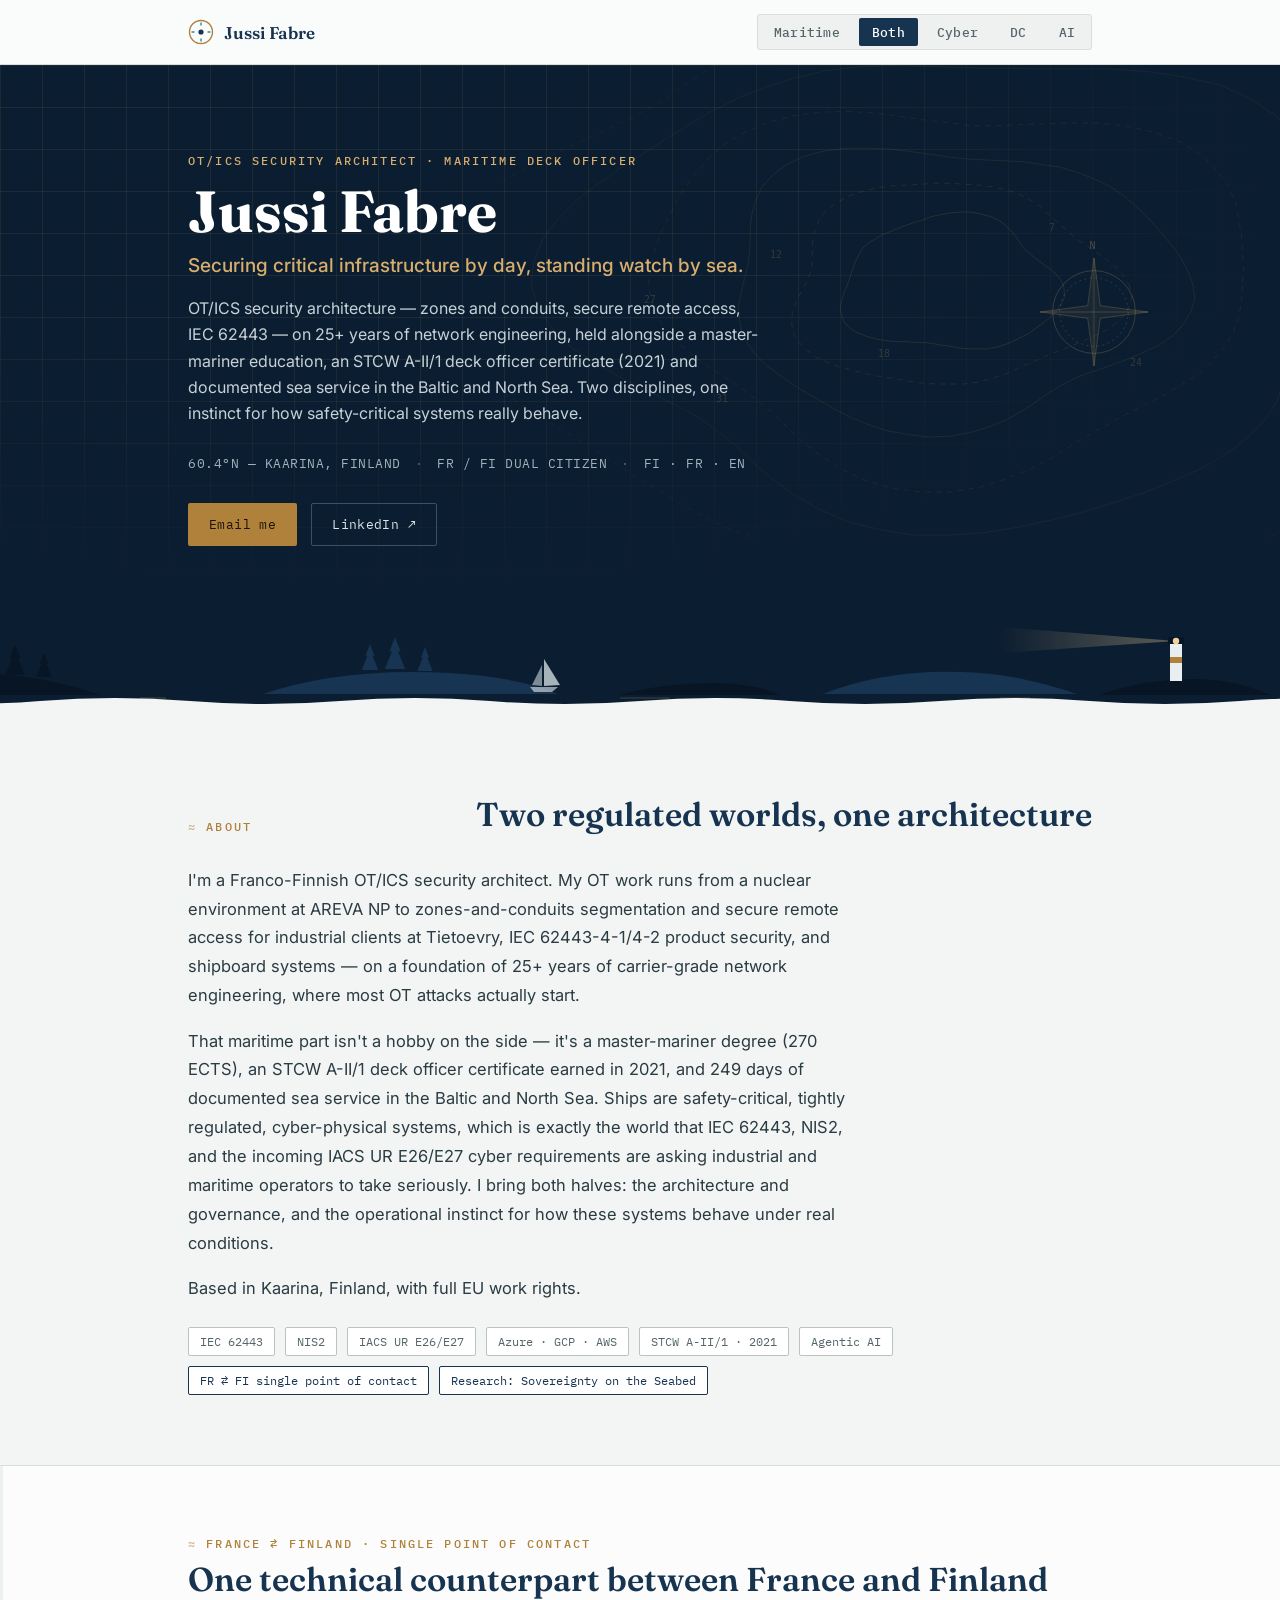
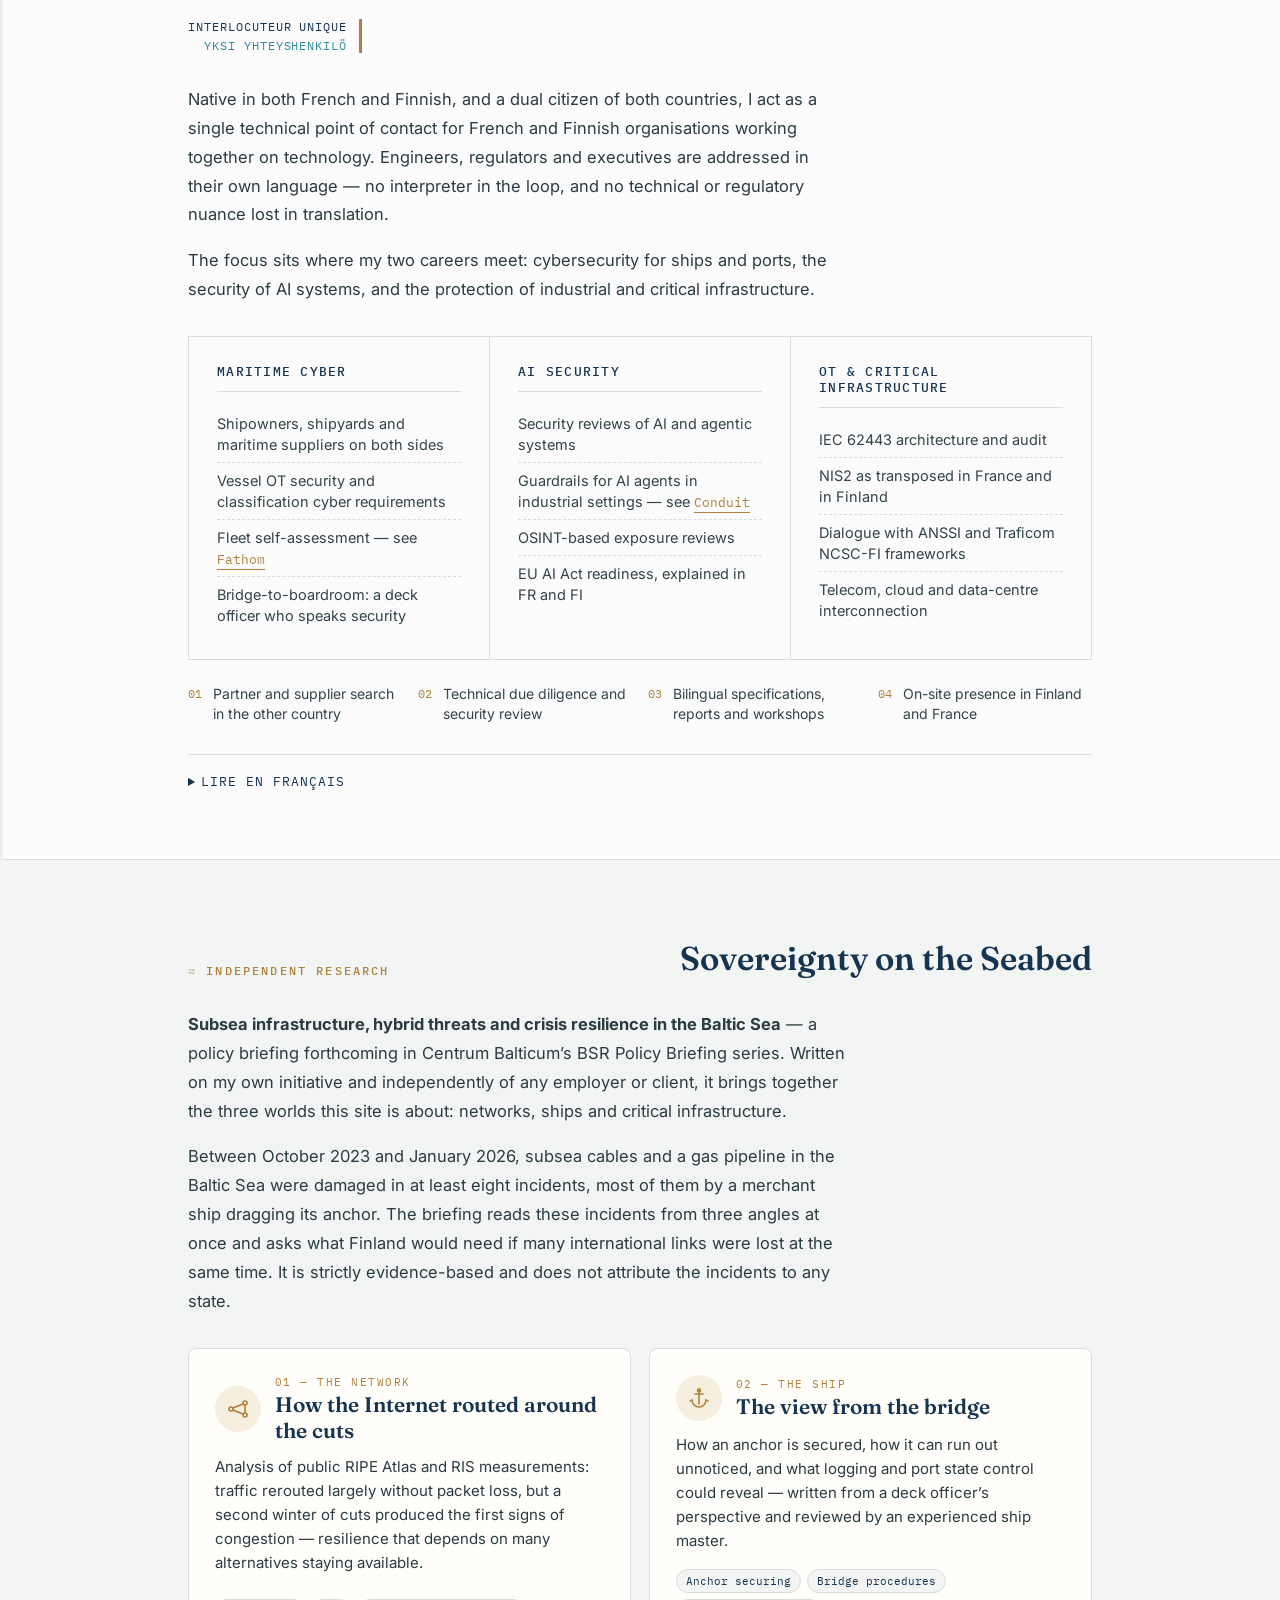
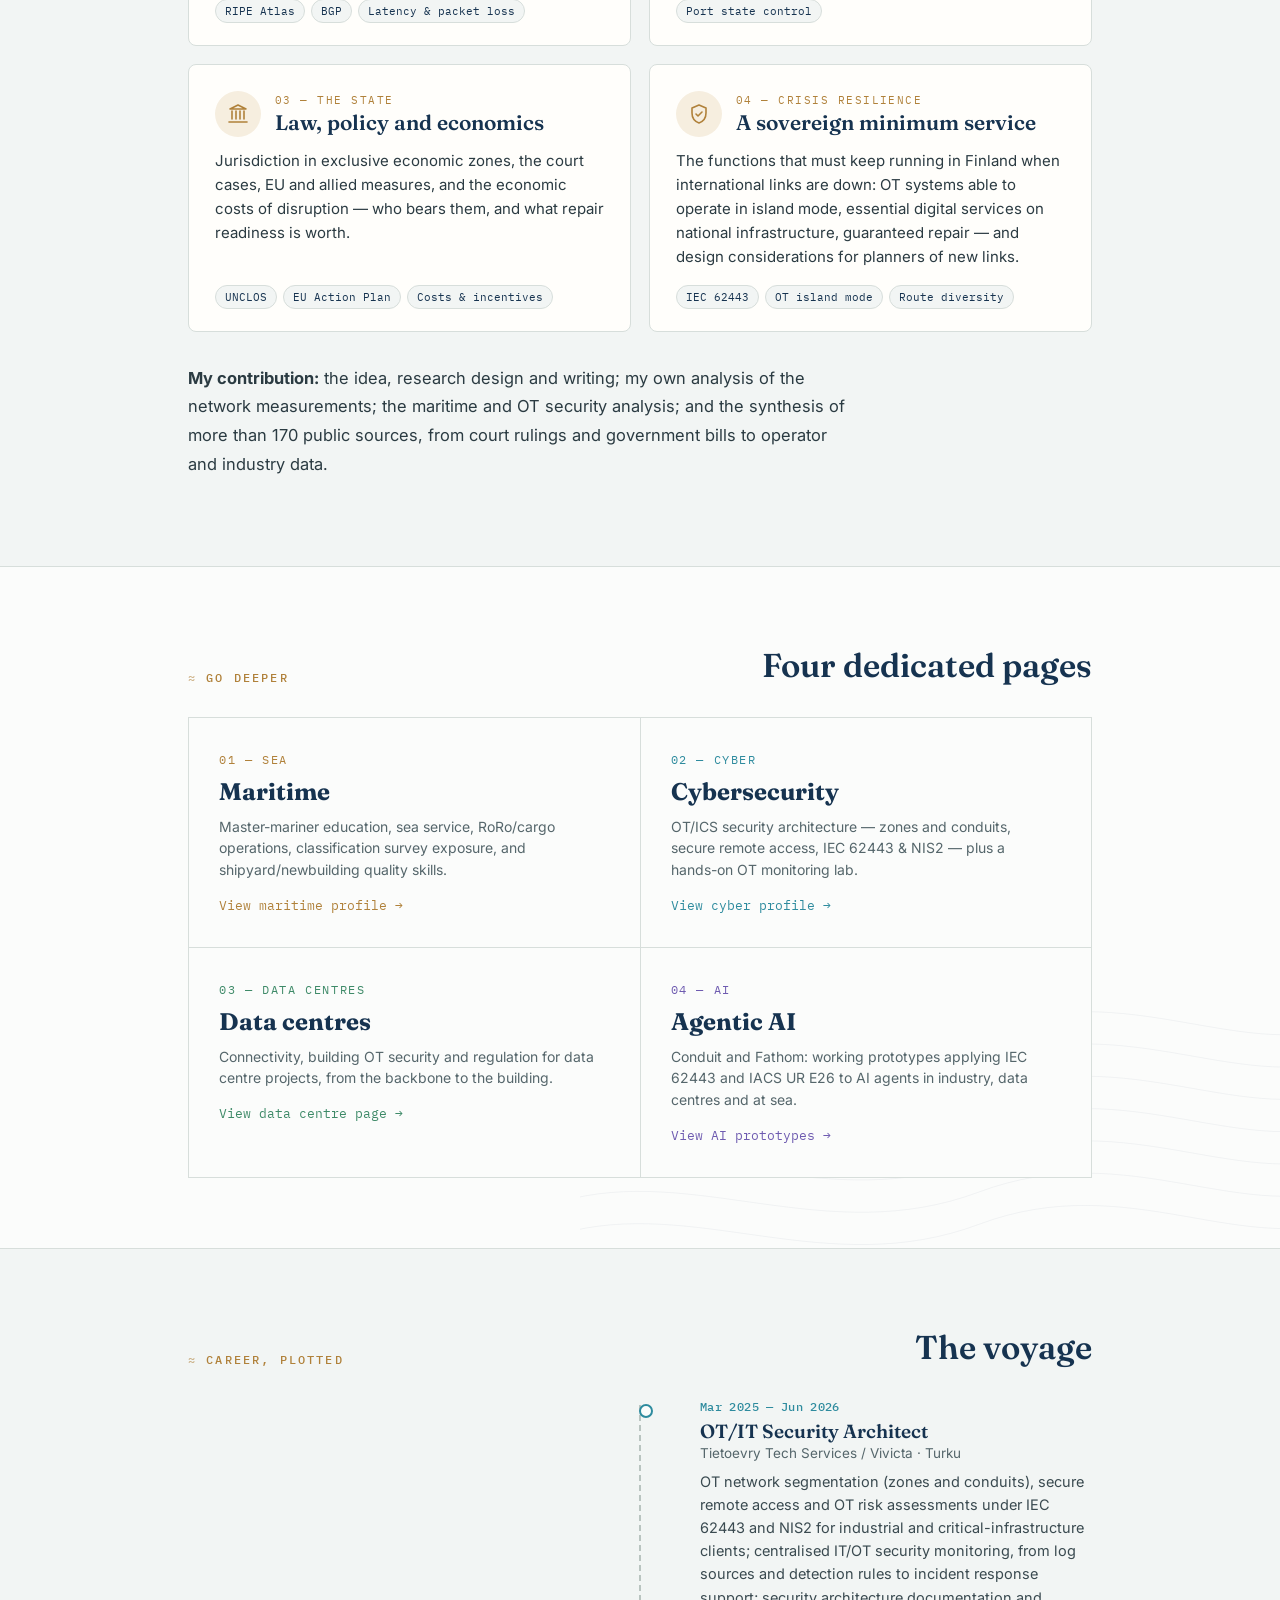
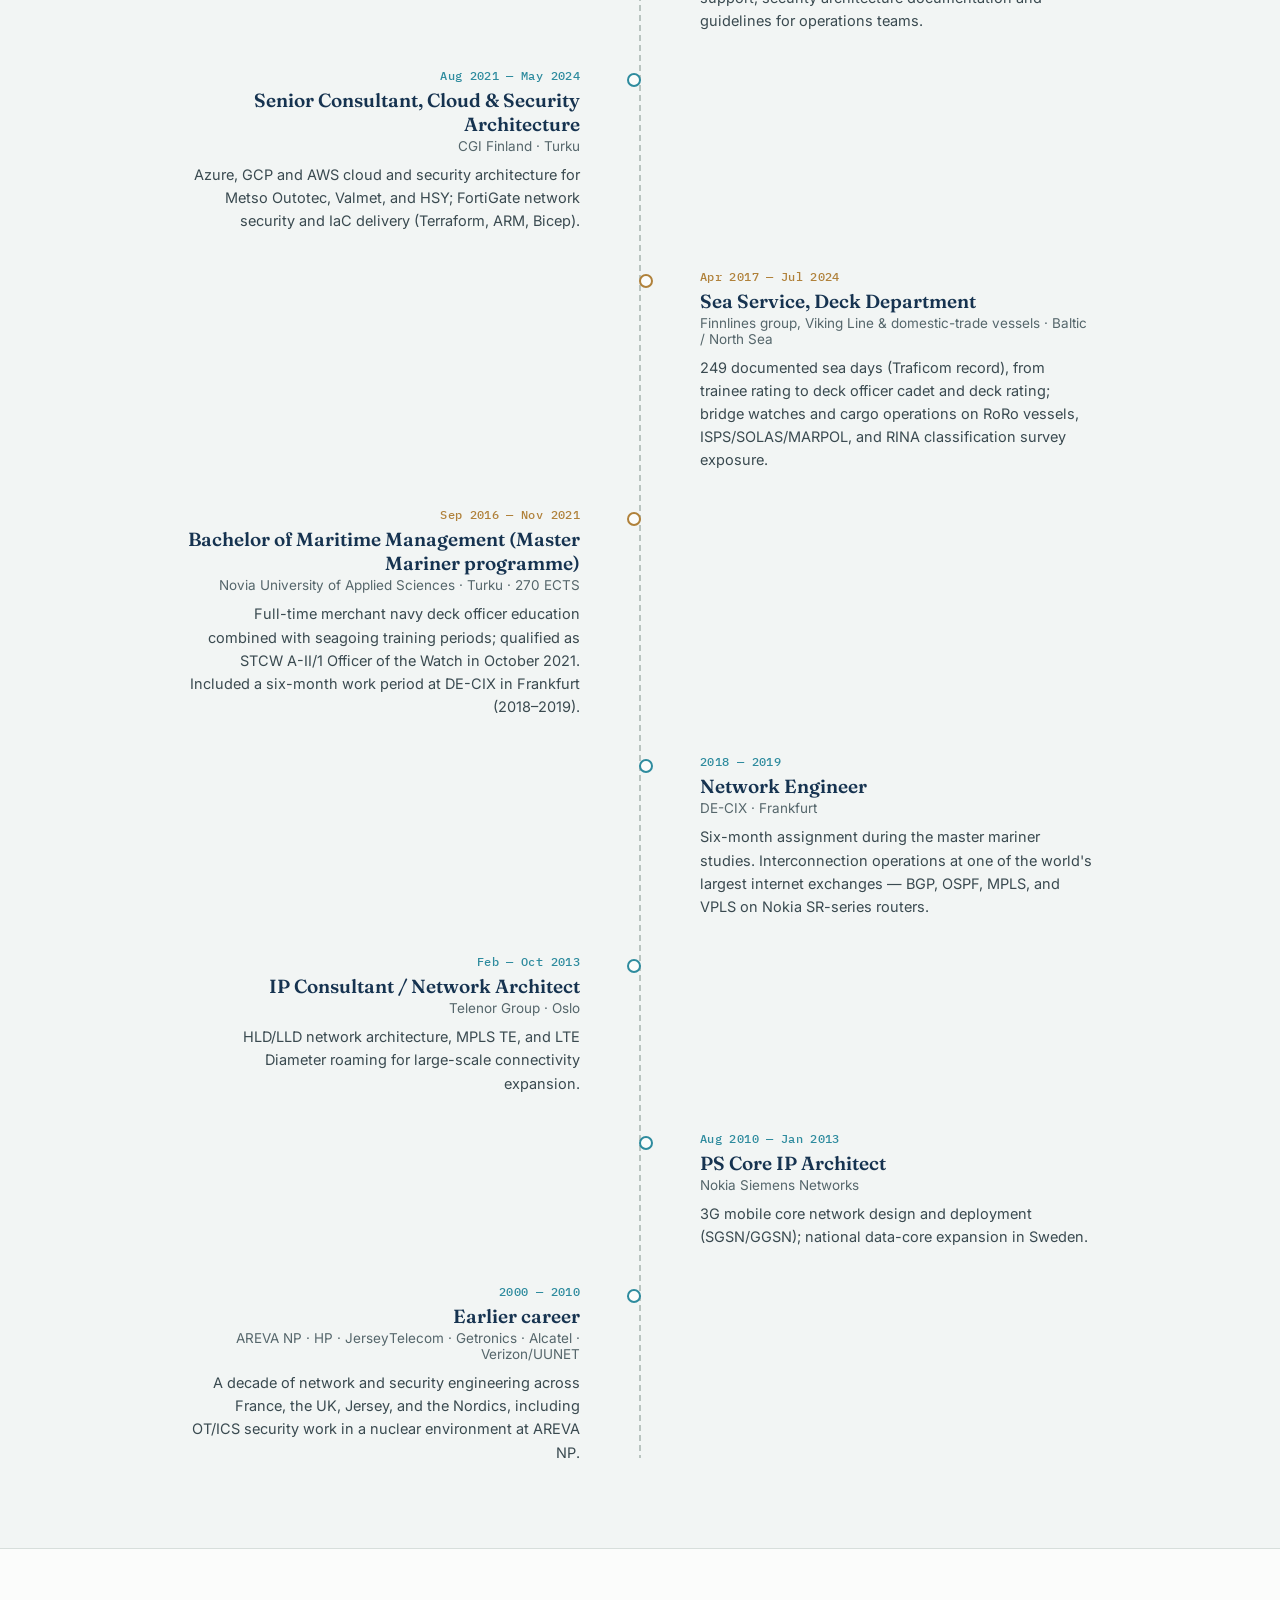
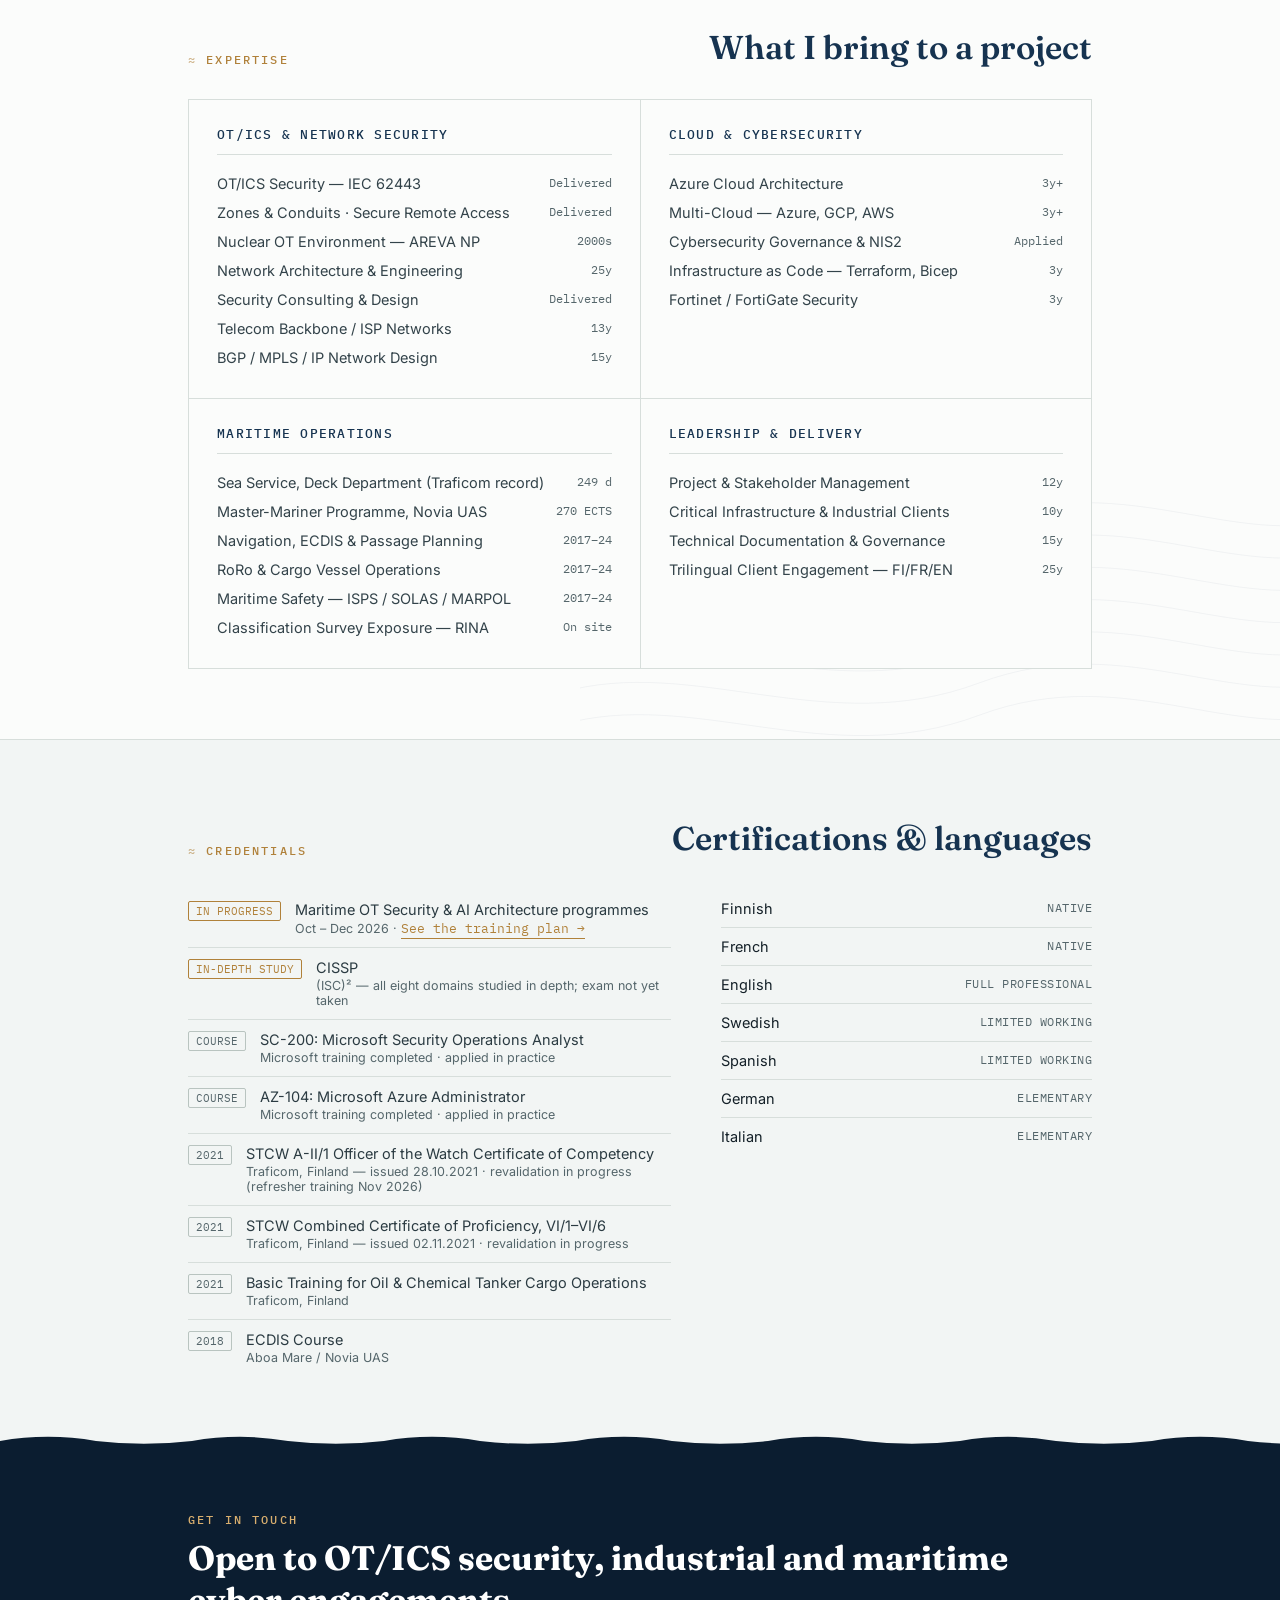
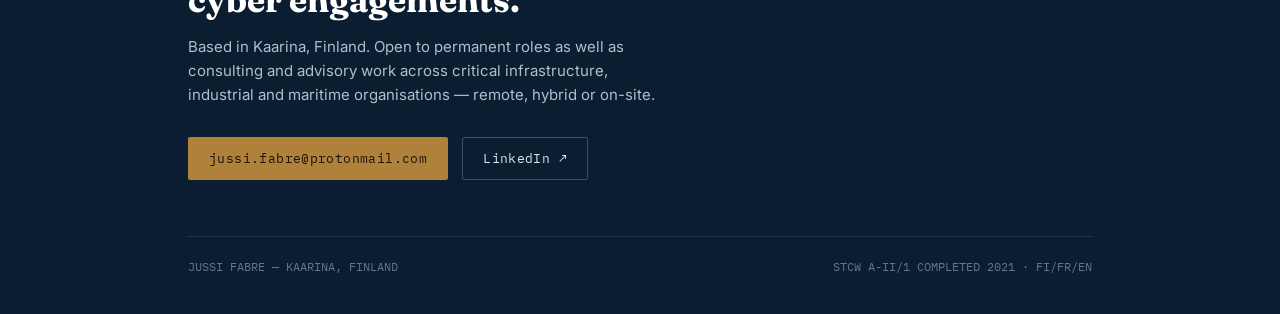
==== commit 168c1006: "Contact sections: open to permanent roles as well as consulting Co-Authored-By: Claude Opus 5.5 <nor" ====
--- a/index.html
+++ b/index.html
@@ -533,9 +533,9 @@
   <div class="wrap">
     <div class="eyebrow">Get in touch</div>
     <h2>Open to OT/ICS security, industrial and maritime cyber engagements.</h2>
-    <p>Based in Kaarina, Finland. Available for consulting, contracting, and
-      advisory work across critical infrastructure, industrial, and maritime
-      clients — remote, hybrid, or on-site.</p>
+    <p>Based in Kaarina, Finland. Open to permanent roles as well as consulting and
+      advisory work across critical infrastructure, industrial and maritime
+      organisations — remote, hybrid or on-site.</p>
     <div class="contact-row">
       <a class="btn btn-primary" href="mailto:jussi.fabre@protonmail.com">jussi.fabre@protonmail.com</a>
       <a class="btn btn-ghost" href="https://fi.linkedin.com/in/jussi-fabre" target="_blank" rel="noopener">LinkedIn ↗</a>
--- a/style.css
+++ b/style.css
@@ -701,3 +701,22 @@
 .bridge-fr-cols li{ font-size:14px; line-height:1.5; color:#33434A; padding:3px 0; }
 .bridge-fr p.bridge-fr-how{ margin-top:20px; font-size:14px; color:var(--muted); }
 @media(max-width:800px){ .bridge-fr-cols{ grid-template-columns:1fr; } }
+
+/* Quote request form */
+.quote-form{ background:var(--paper); border:1px solid var(--line); padding:28px; }
+.q-grid{ border:0; margin:0; padding:0; display:grid; grid-template-columns:repeat(2,1fr); gap:10px; }
+.q-grid legend{ font-family:'IBM Plex Mono', monospace; font-size:11px; letter-spacing:.14em; text-transform:uppercase; color:var(--muted); margin-bottom:12px; }
+.q-item{ display:flex; gap:10px; align-items:flex-start; padding:12px 14px; border:1px solid var(--line); background:#fff; cursor:pointer; transition:border-color .15s; }
+.q-item:hover{ border-color:var(--line-strong); }
+.q-item input{ margin-top:3px; accent-color:var(--accent); }
+.q-item:has(input:checked){ border-color:var(--accent); }
+.q-item b{ display:block; font-weight:600; font-size:14.5px; color:var(--ink); }
+.q-item small{ display:block; font-size:12.5px; color:var(--muted); margin-top:2px; line-height:1.4; }
+.q-fields{ display:grid; grid-template-columns:repeat(2,1fr); gap:14px; margin-top:24px; }
+.q-fields label{ display:flex; flex-direction:column; gap:6px; font-family:'IBM Plex Mono', monospace; font-size:11px; letter-spacing:.08em; text-transform:uppercase; color:var(--muted); }
+.q-fields input,.q-fields select,.q-fields textarea{ font-family:'Inter', sans-serif; text-transform:none; letter-spacing:0; font-size:15px; color:var(--ink); padding:10px 12px; border:1px solid var(--line-strong); background:#fff; border-radius:0; }
+.q-fields input:focus,.q-fields select:focus,.q-fields textarea:focus{ outline:2px solid var(--accent); outline-offset:-1px; }
+.q-wide{ grid-column:1 / -1; }
+.q-note{ font-size:13.5px; color:#A3412A; align-self:center; }
+.quote-form button.btn{ border:0; cursor:pointer; }
+@media(max-width:760px){ .q-grid,.q-fields{ grid-template-columns:1fr; } .quote-form{ padding:20px; } }
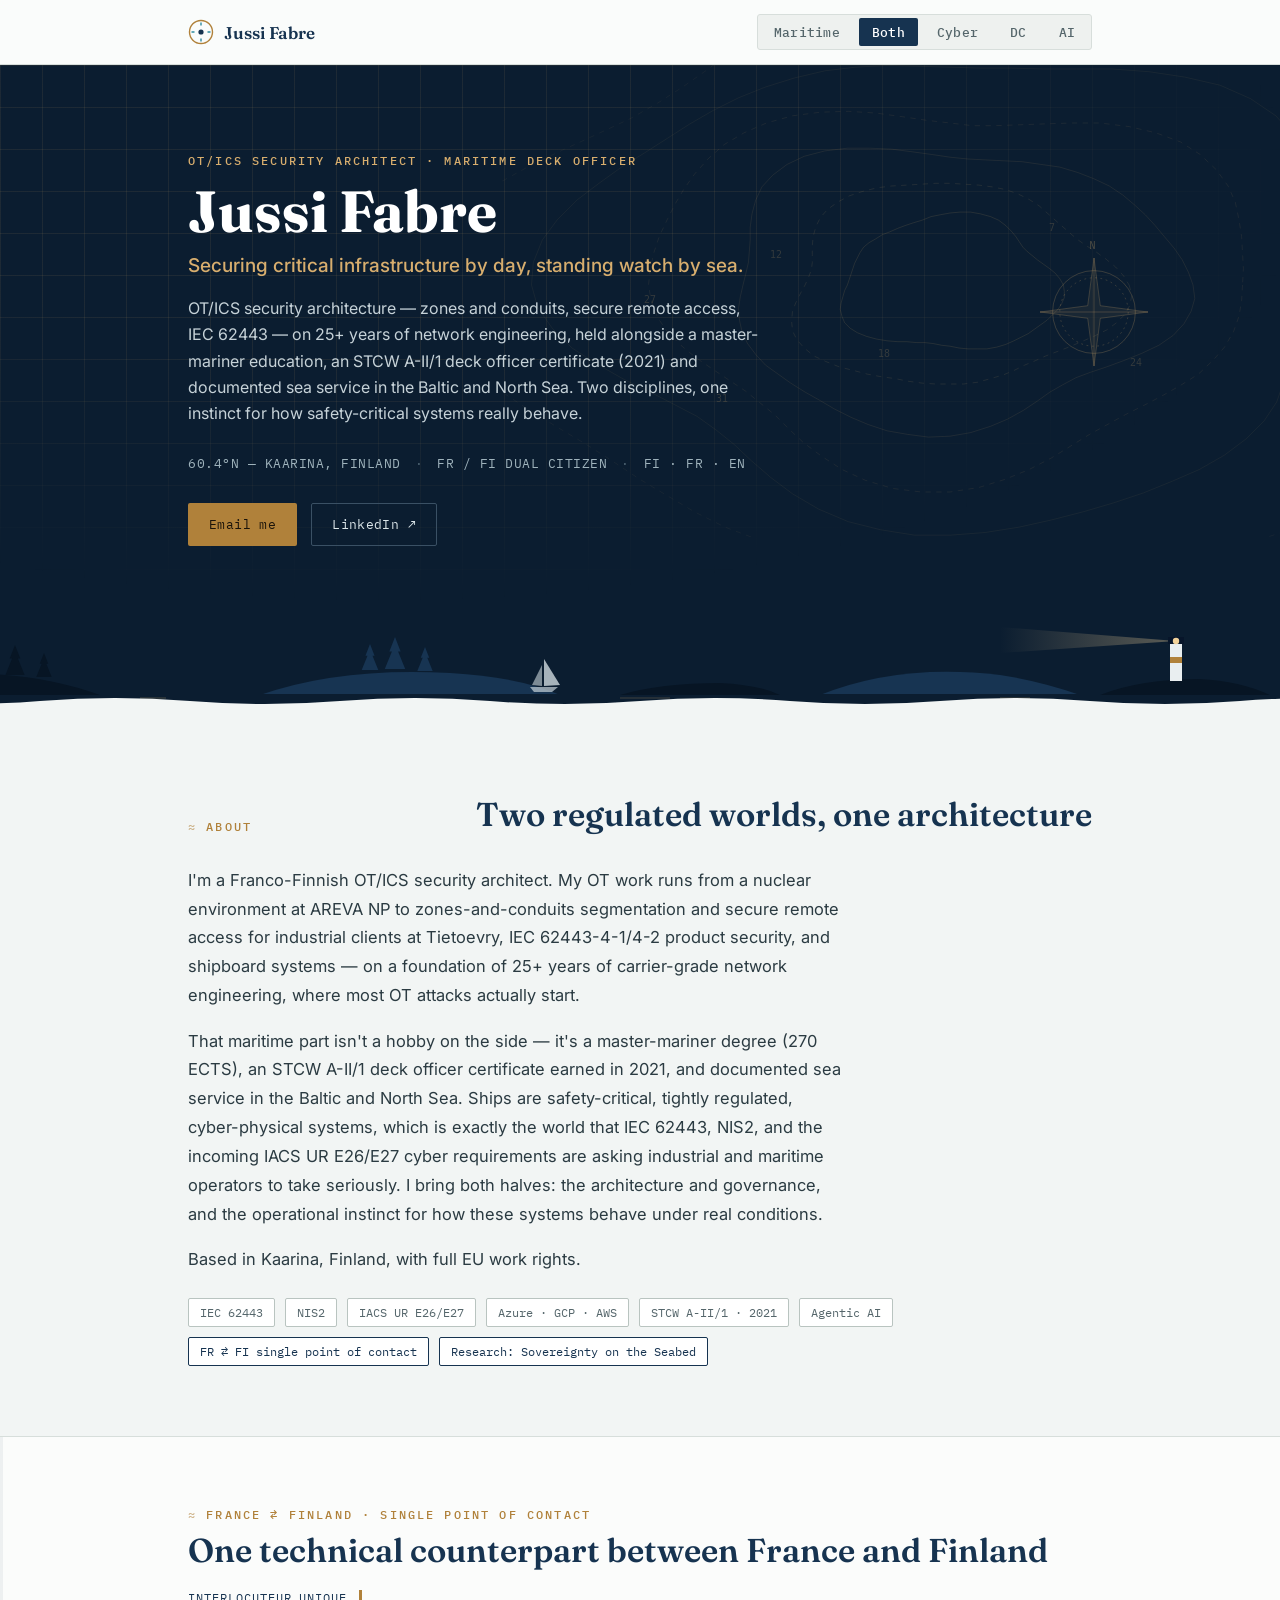
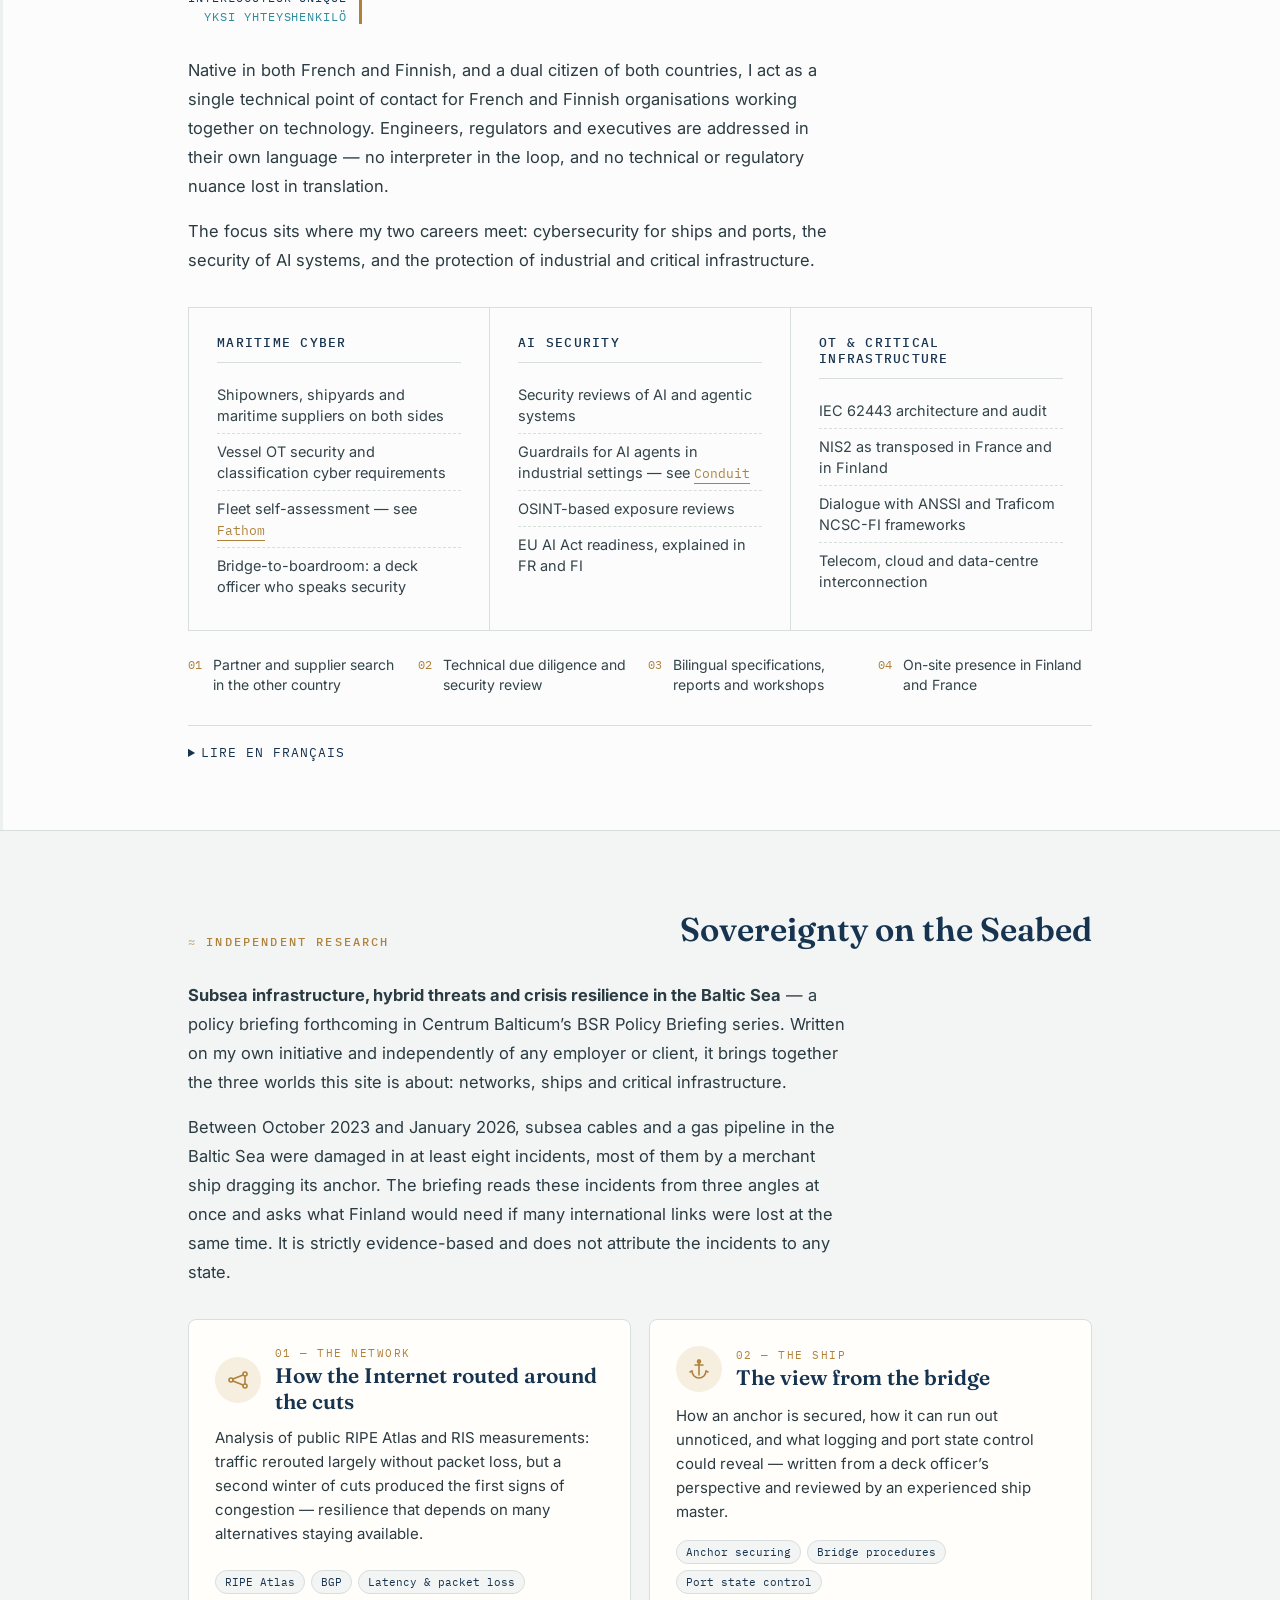
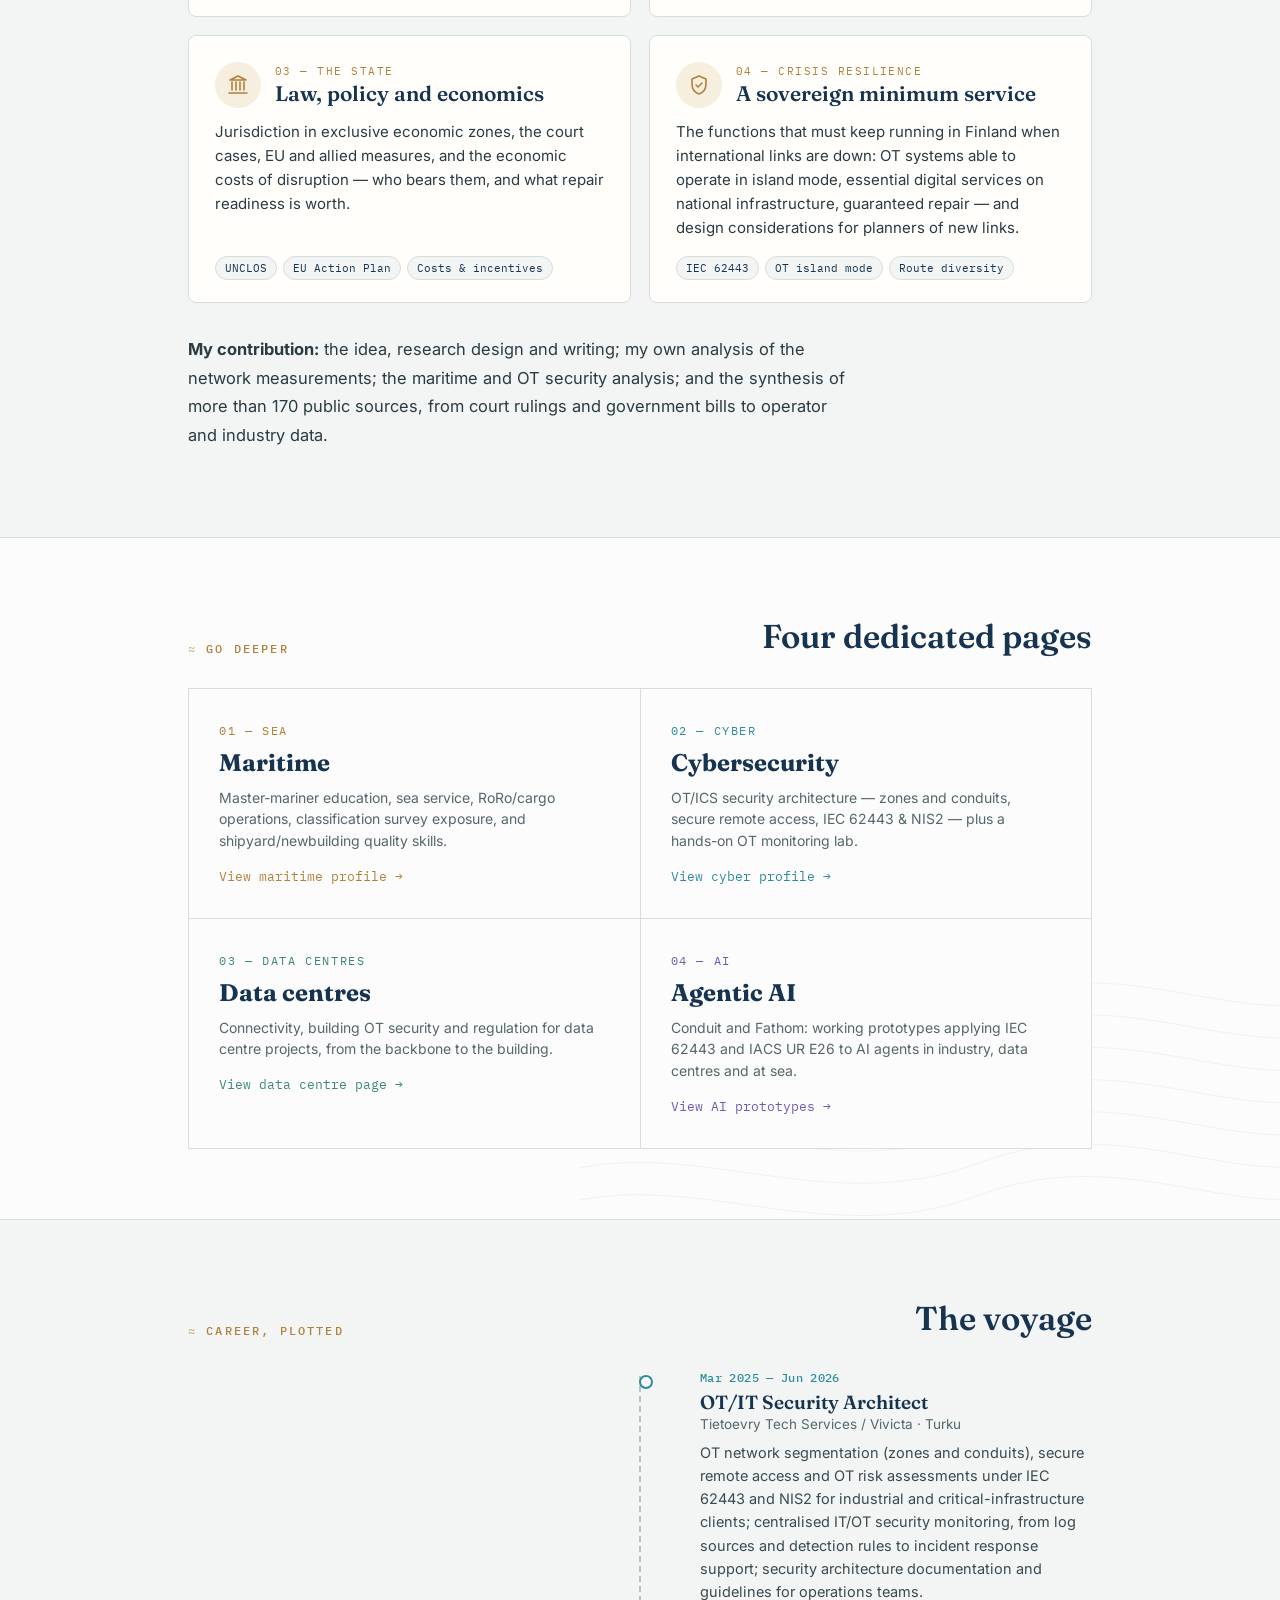
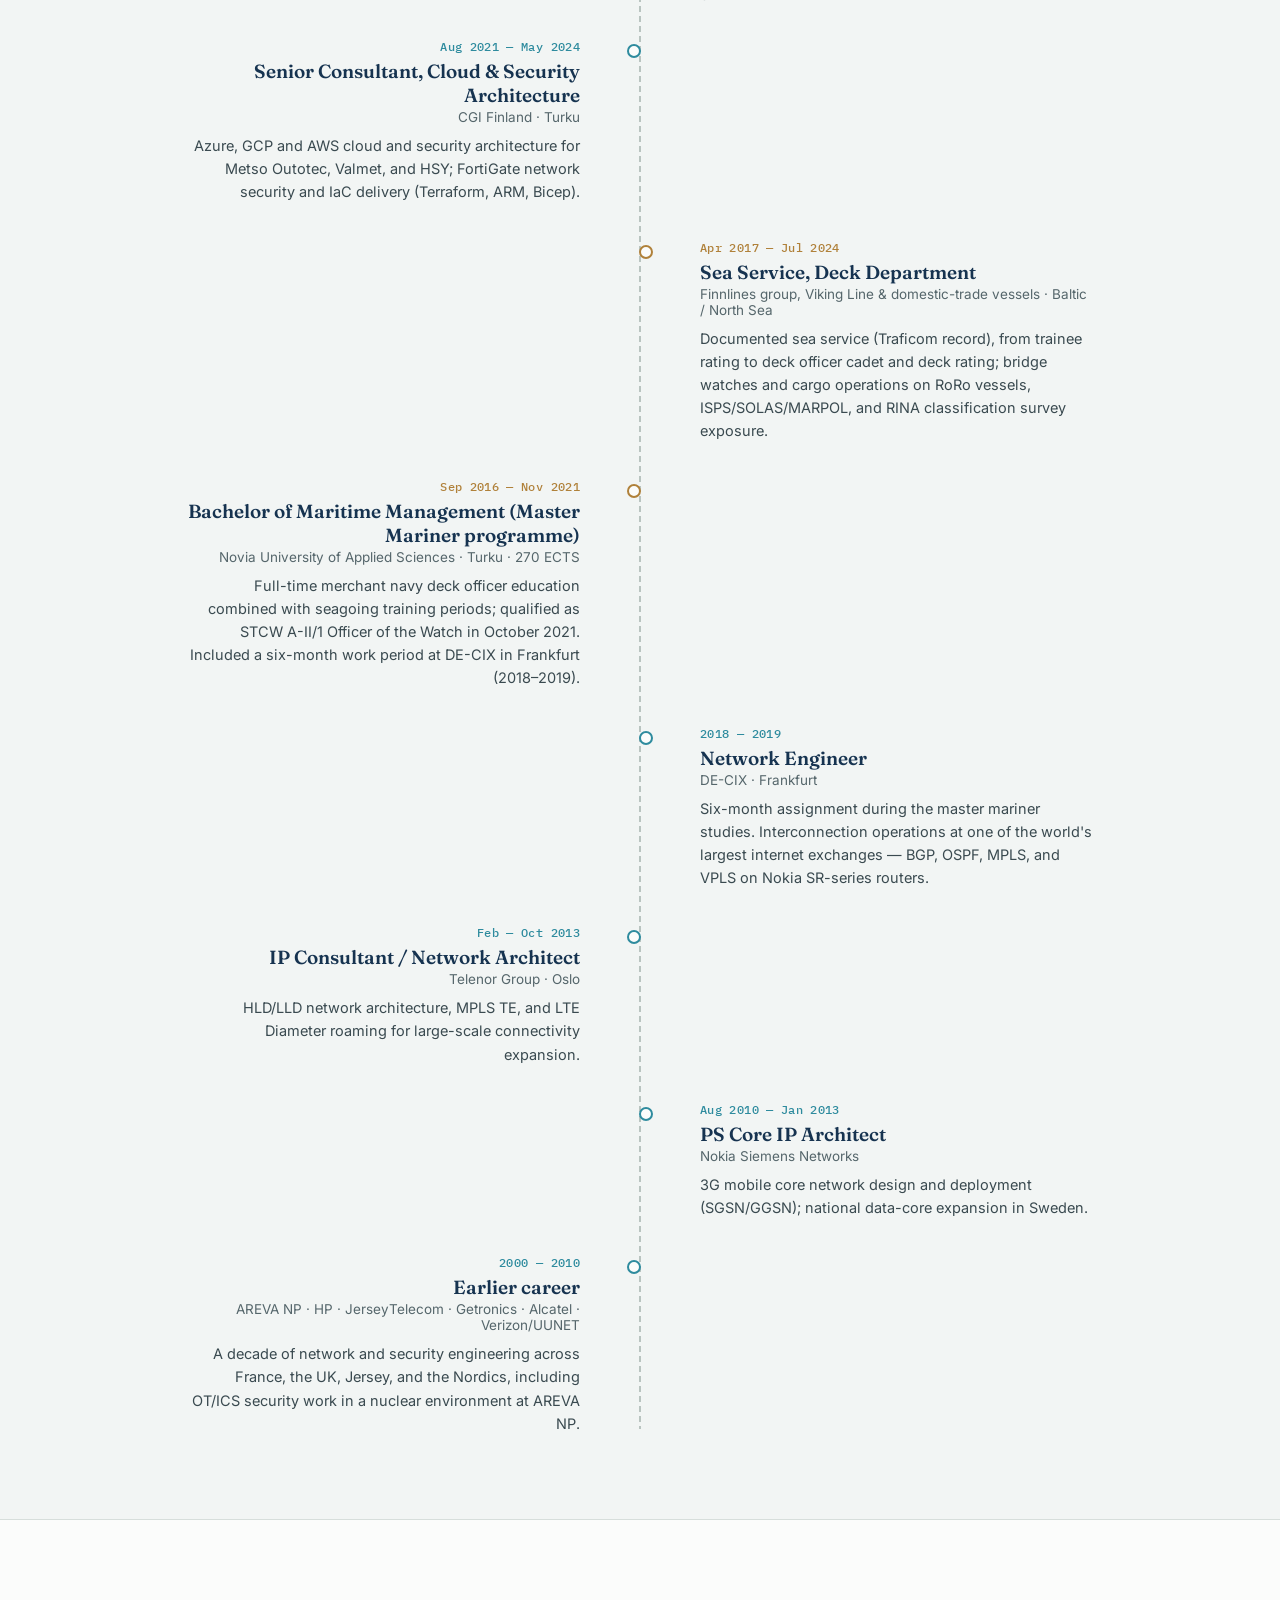
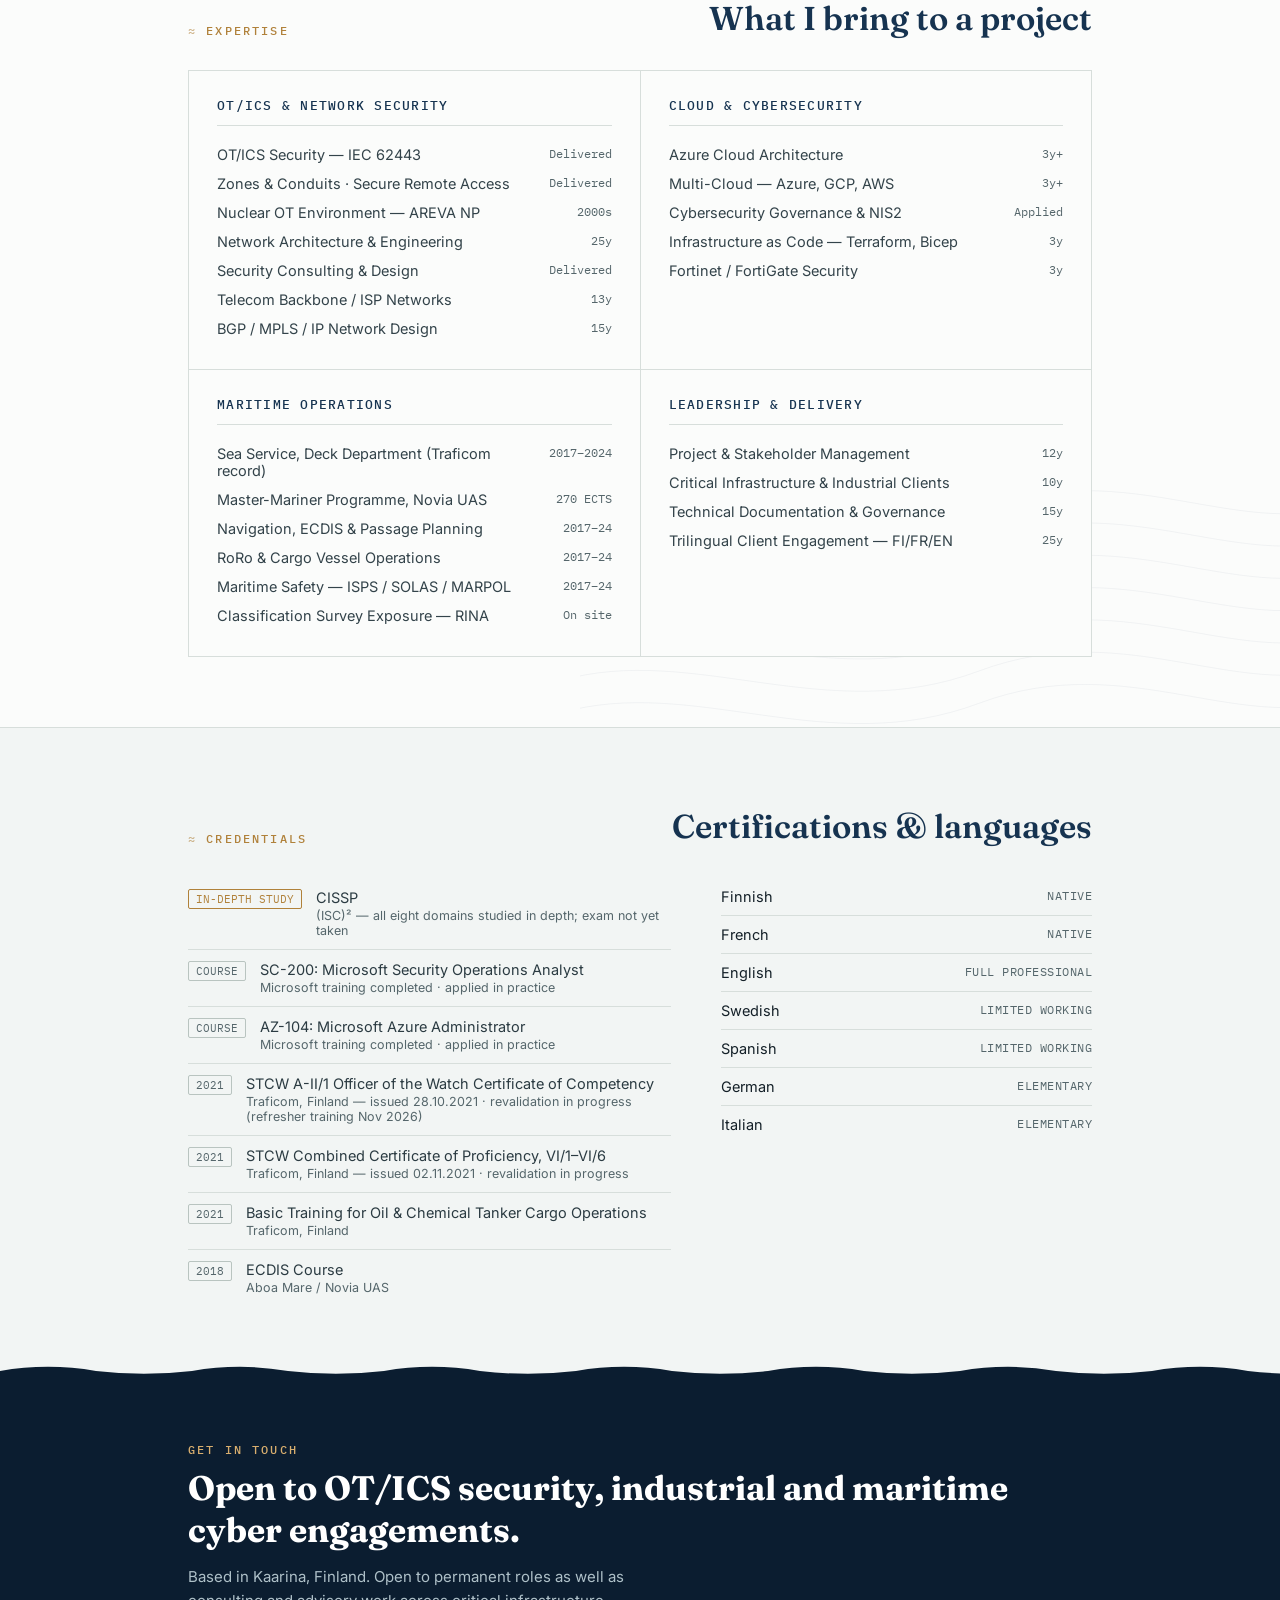
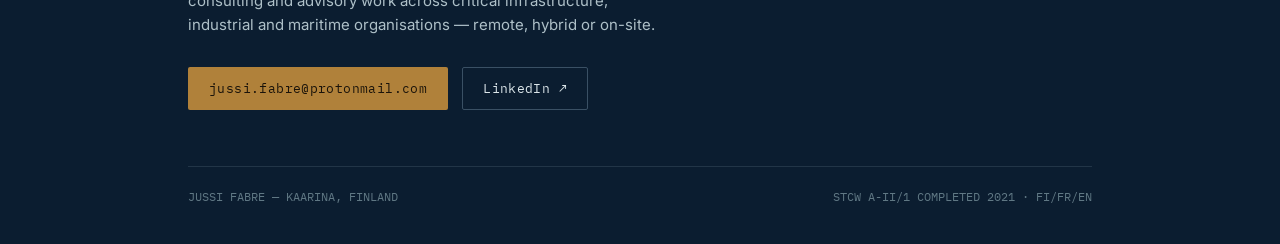
==== commit efffcd80: "Align site for class-society recruiters: approach framing, BV Cyber Secure, no sea-day counts, train" ====
--- a/index.html
+++ b/index.html
@@ -139,7 +139,7 @@
         engineering, where most OT attacks actually start.</p>
       <p>That maritime part isn't a hobby on the side — it's a master-mariner degree
         (270 ECTS), an STCW A-II/1 deck officer certificate earned in 2021, and
-        249 days of documented sea service in the Baltic and North Sea. Ships are safety-critical, tightly regulated, cyber-physical
+        documented sea service in the Baltic and North Sea. Ships are safety-critical, tightly regulated, cyber-physical
         systems, which is exactly the world that IEC 62443, NIS2, and the incoming
         IACS UR E26/E27 cyber requirements are asking industrial and maritime operators
         to take seriously. I bring both halves: the architecture and governance, and
@@ -390,7 +390,7 @@
         <div class="datetag">Apr 2017 — Jul 2024</div>
         <h3>Sea Service, Deck Department</h3>
         <div class="org">Finnlines group, Viking Line &amp; domestic-trade vessels · Baltic / North Sea</div>
-        <p class="desc">249 documented sea days (Traficom record), from trainee rating to
+        <p class="desc">Documented sea service (Traficom record), from trainee rating to
           deck officer cadet and deck rating; bridge watches and cargo operations on RoRo vessels,
           ISPS/SOLAS/MARPOL, and RINA classification survey exposure.</p>
       </div>
@@ -478,7 +478,7 @@
       <div class="exp-cell">
         <h3>Maritime Operations</h3>
         <ul>
-          <li><span>Sea Service, Deck Department (Traficom record)</span><span class="yrs">249 d</span></li>
+          <li><span>Sea Service, Deck Department (Traficom record)</span><span class="yrs">2017–2024</span></li>
           <li><span>Master-Mariner Programme, Novia UAS</span><span class="yrs">270 ECTS</span></li>
           <li><span>Navigation, ECDIS &amp; Passage Planning</span><span class="yrs">2017–24</span></li>
           <li><span>RoRo &amp; Cargo Vessel Operations</span><span class="yrs">2017–24</span></li>
@@ -507,7 +507,6 @@
     </div>
     <div class="cred-cols">
       <ul class="cred-list">
-        <li><span class="tag">In progress</span><span><span class="name">Maritime OT Security &amp; AI Architecture programmes</span><span class="issuer">Oct – Dec 2026 · <a class="section-link" href="training.html">See the training plan →</a></span></span></li>
         <li><span class="tag">In-depth study</span><span><span class="name">CISSP</span><span class="issuer">(ISC)&sup2; &mdash; all eight domains studied in depth; exam not yet taken</span></span></li>
         <li><span class="tag done">Course</span><span><span class="name">SC-200: Microsoft Security Operations Analyst</span><span class="issuer">Microsoft training completed &middot; applied in practice</span></span></li>
         <li><span class="tag done">Course</span><span><span class="name">AZ-104: Microsoft Azure Administrator</span><span class="issuer">Microsoft training completed &middot; applied in practice</span></span></li>
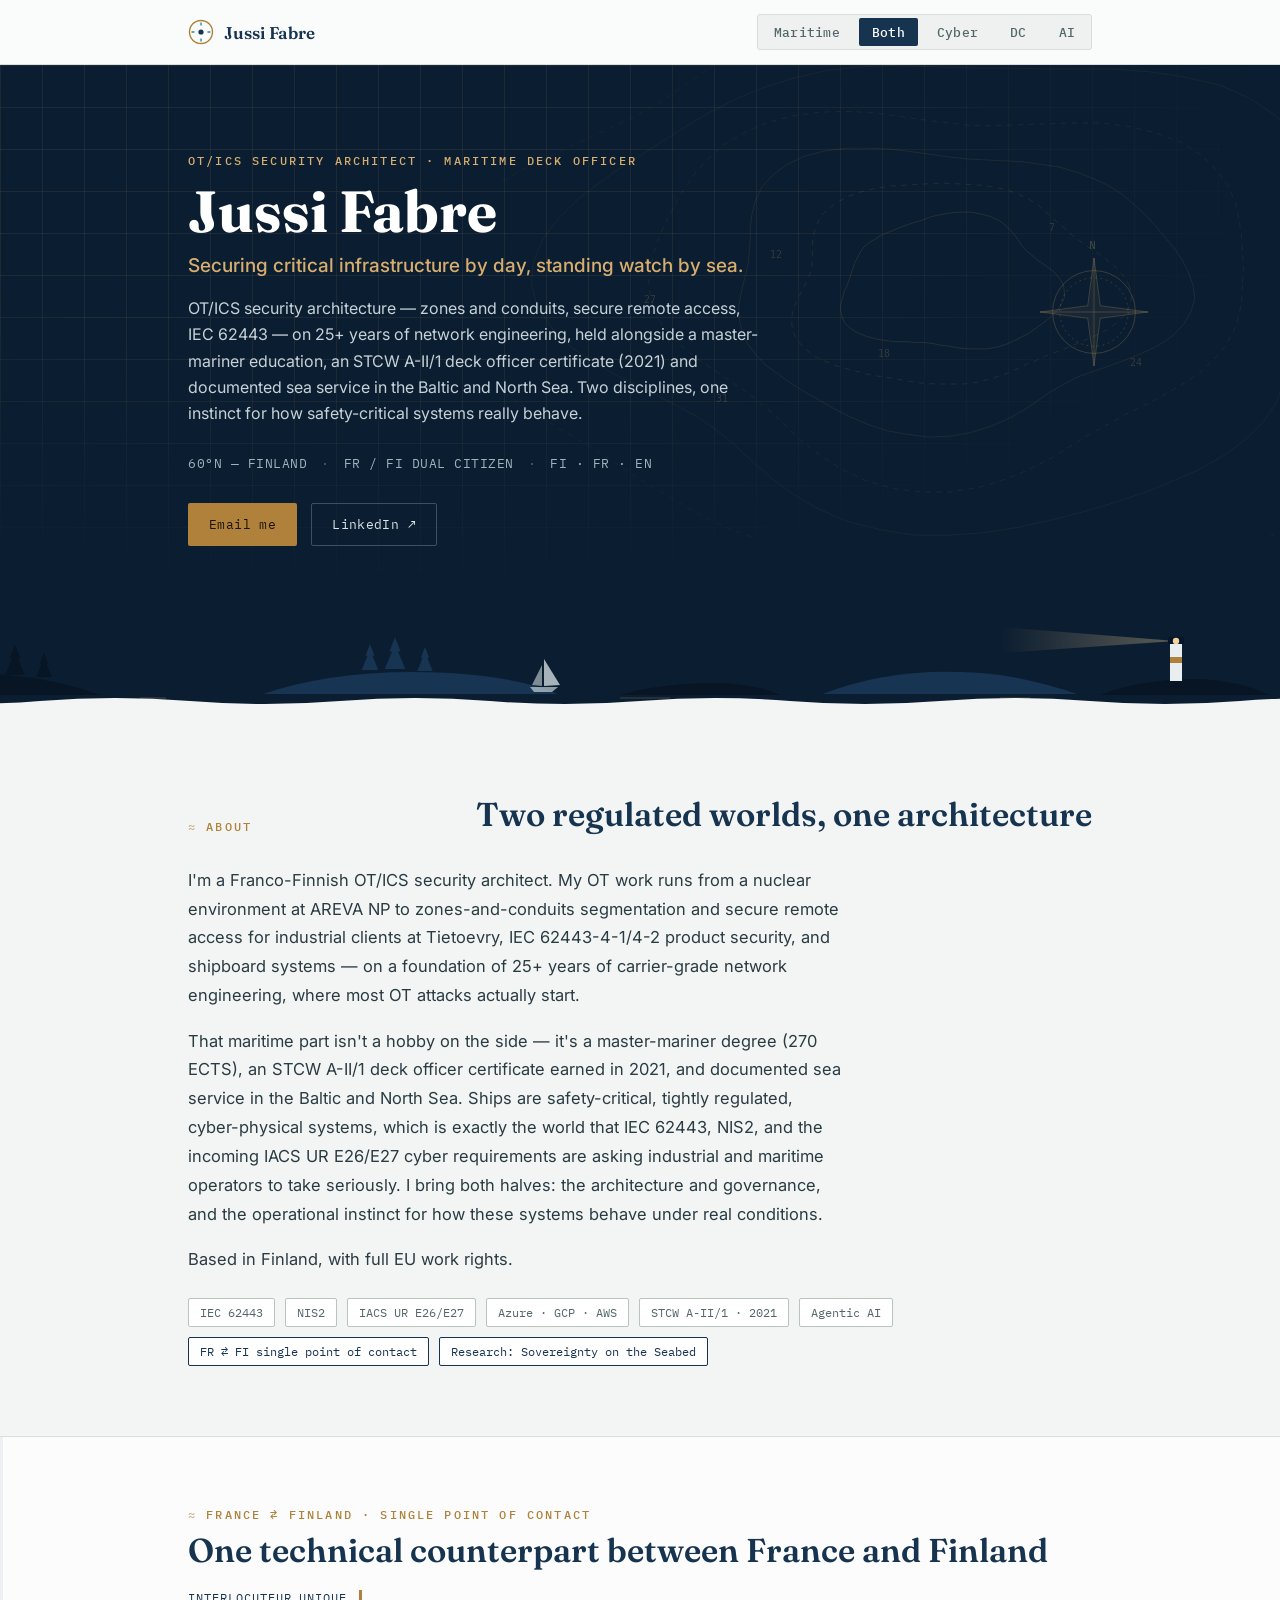
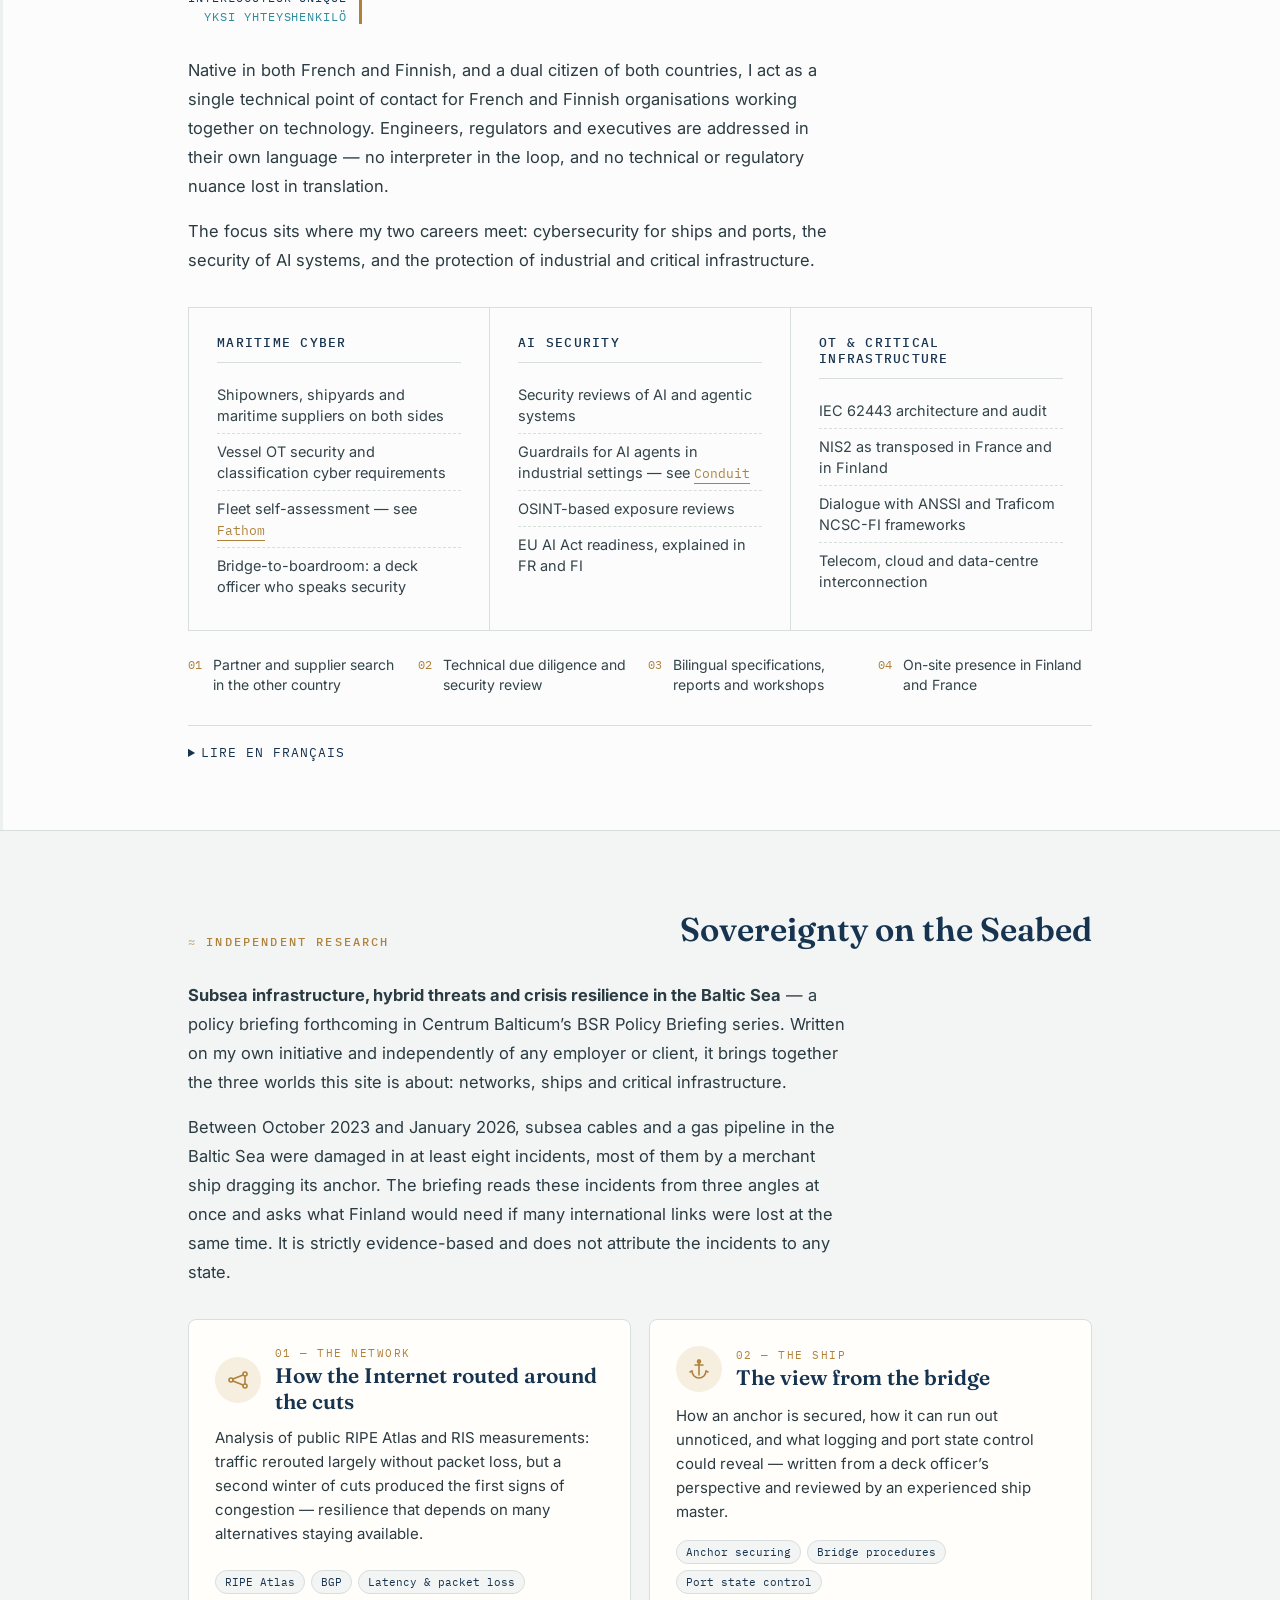
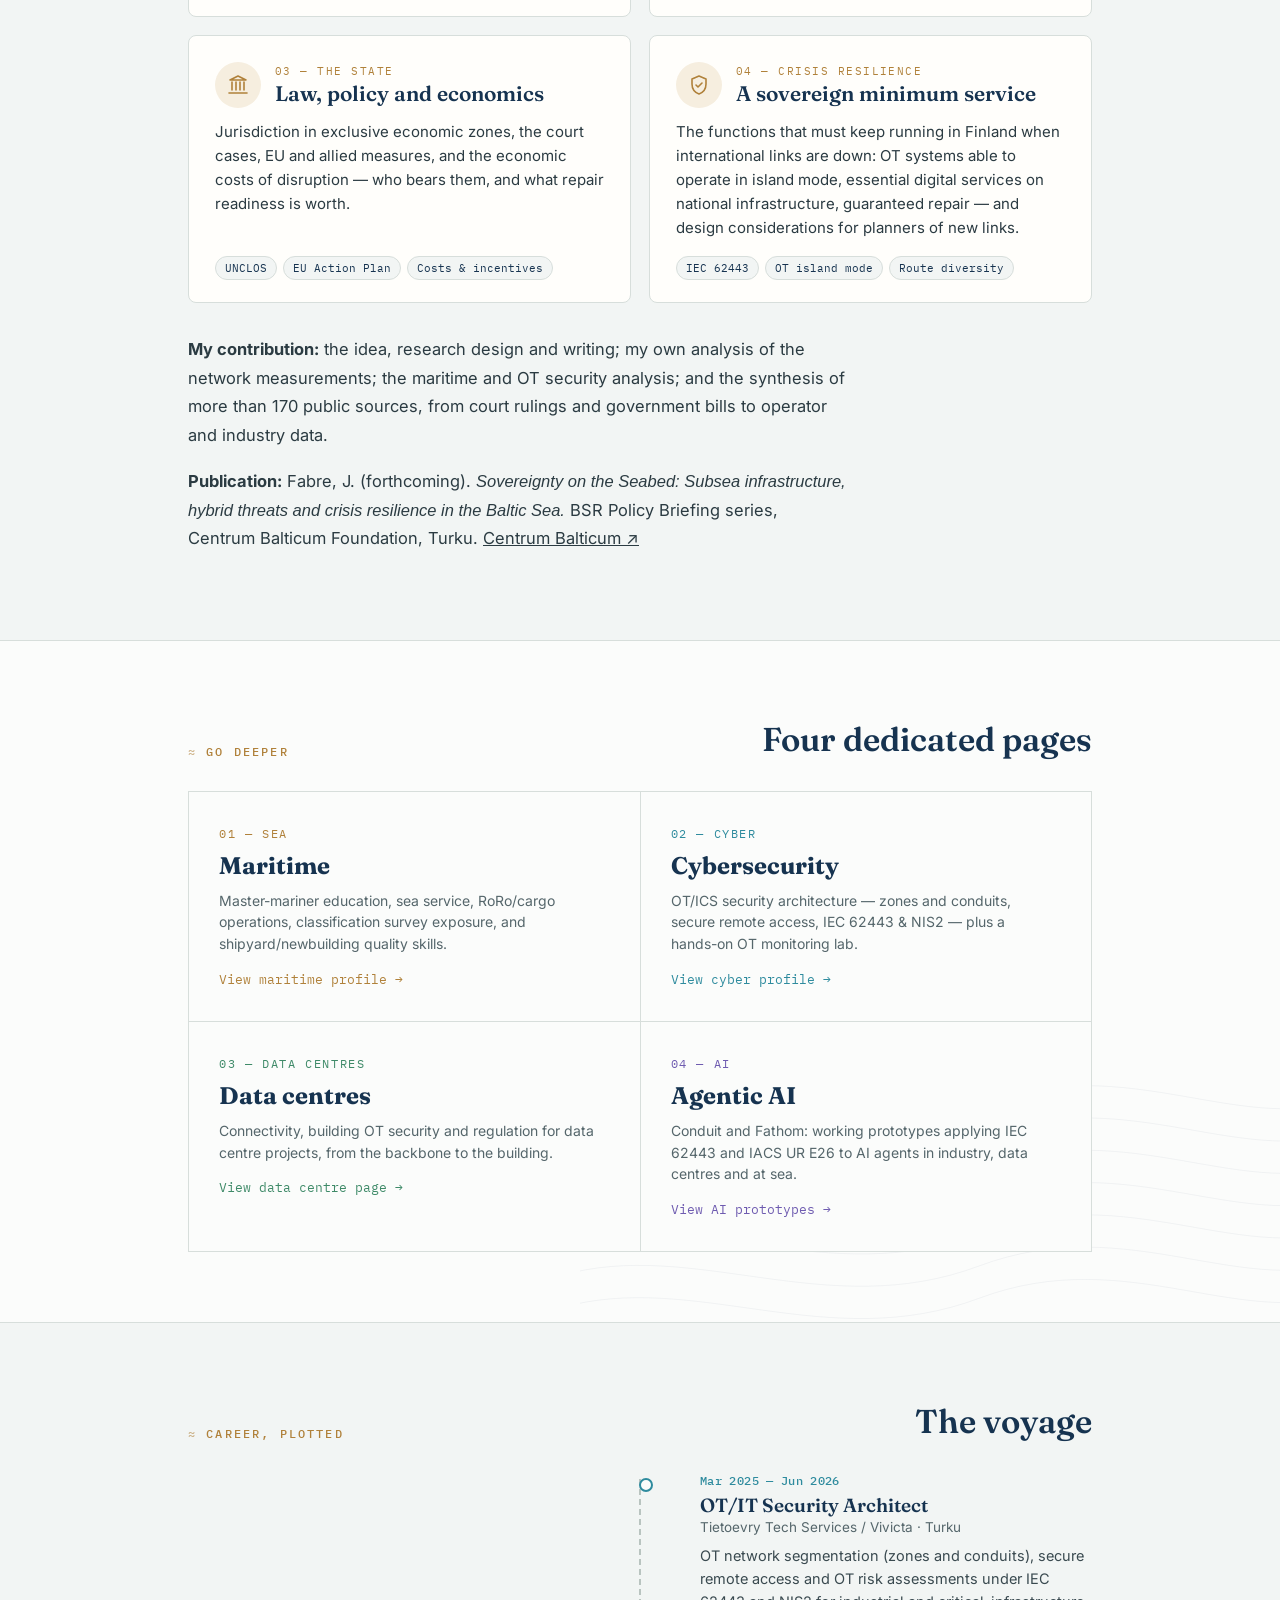
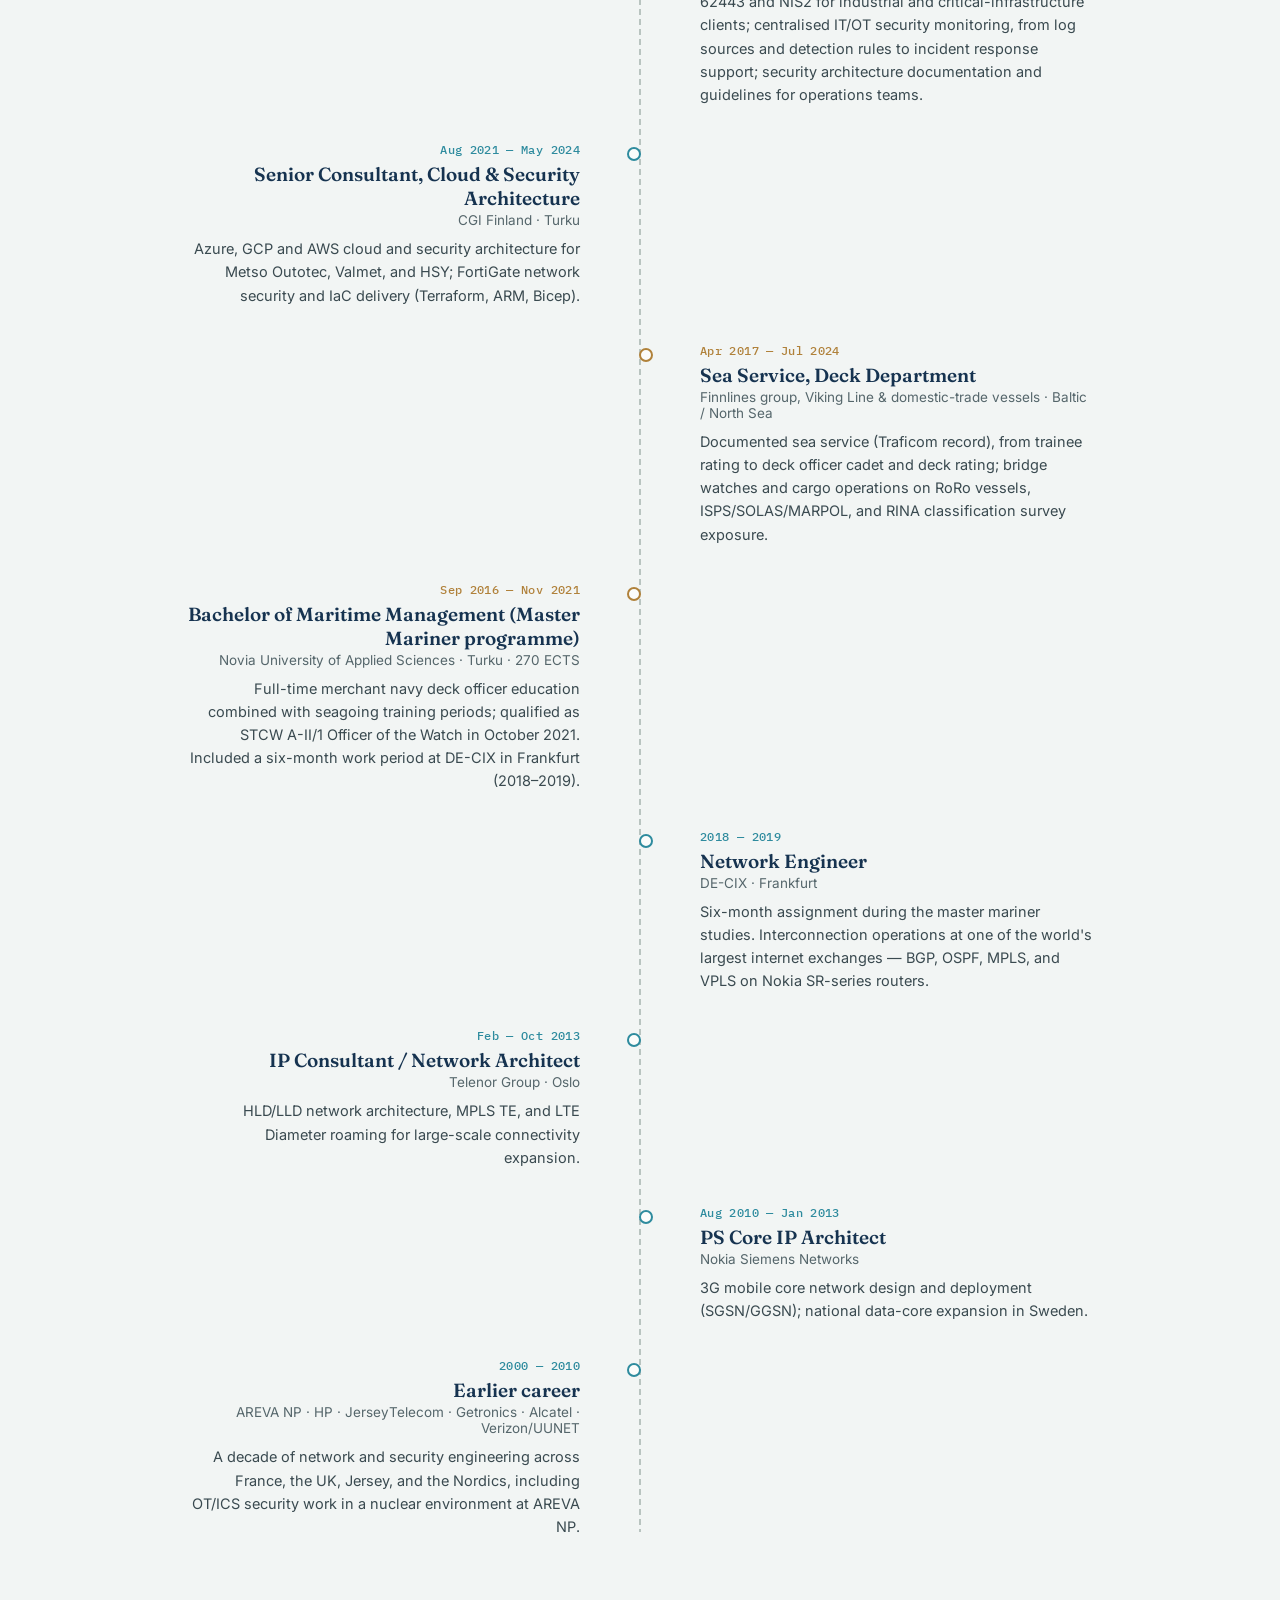
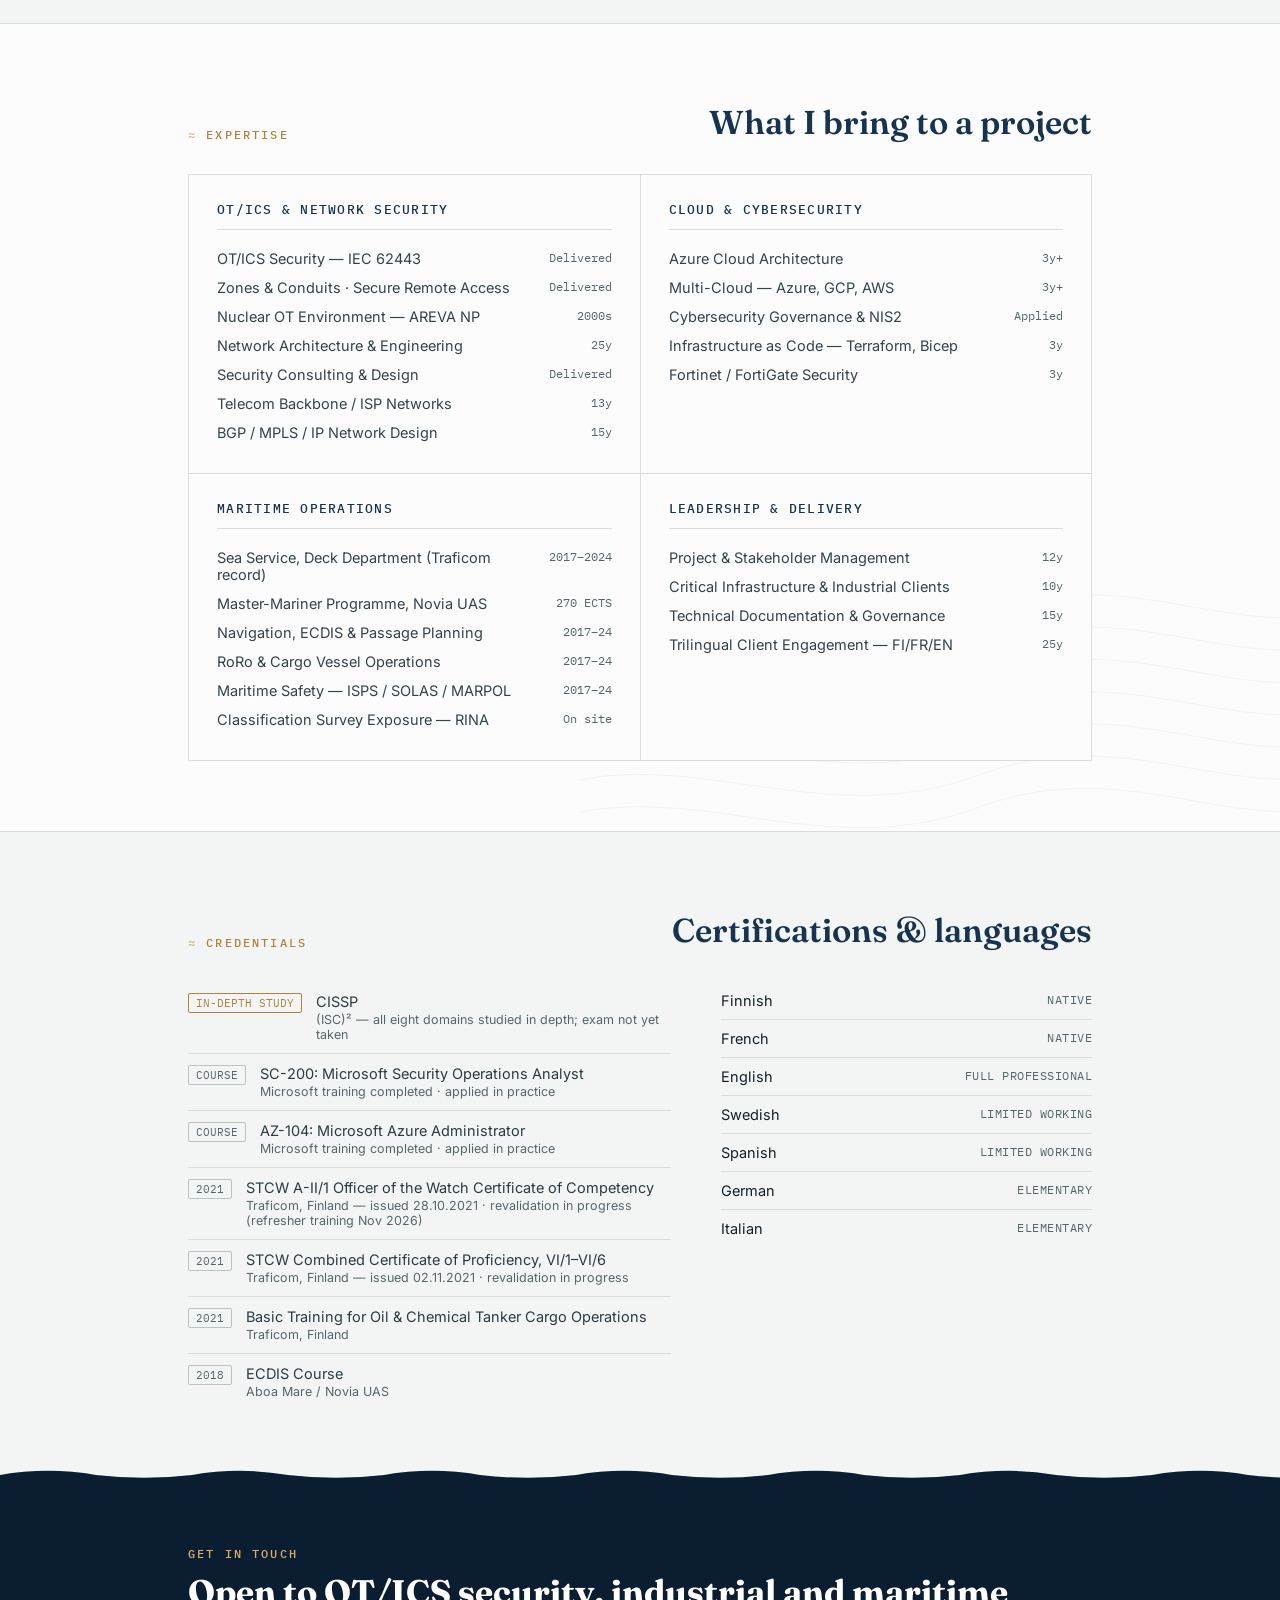
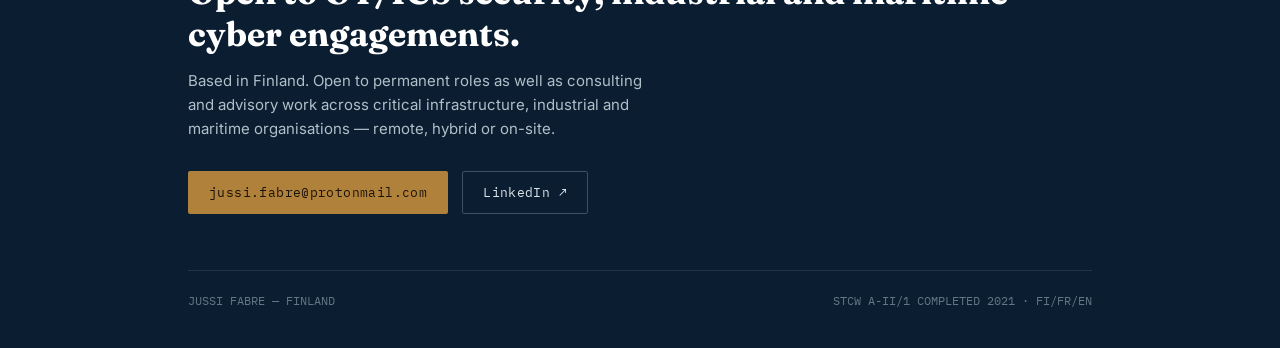
==== commit 38535ebc: "Personal website: maritime, cyber, data centre and AI profiles" ====
--- a/index.html
+++ b/index.html
@@ -24,7 +24,6 @@
    "email": "mailto:jussi.fabre@protonmail.com",
    "address": {
     "@type": "PostalAddress",
-    "addressLocality": "Kaarina",
     "addressCountry": "FI"
    },
    "sameAs": [
@@ -69,7 +68,7 @@
     "@type": "CreativeWorkSeries",
     "name": "BSR Policy Briefing"
    },
-   "url": "https://jfabe.github.io/jussi-fabre-site/#research",
+   "url": "https://centrumbalticum.org/en/publications/bsr_policy_briefing",
    "inLanguage": "en",
    "keywords": "Baltic Sea, subsea cables, undersea infrastructure, hybrid threats, Eagle S, Balticconnector, Estlink 2, C-Lion1, RIPE Atlas, crisis resilience, sovereign minimum service, Finland"
   }
@@ -114,7 +113,7 @@
       officer certificate (2021) and documented sea service in the Baltic and North Sea. Two disciplines, one
       instinct for how safety-critical systems really behave.</p>
     <div class="coords mono">
-      <span>60.4&deg;N — KAARINA, FINLAND</span>
+      <span>60&deg;N — FINLAND</span>
       <span>FR / FI DUAL CITIZEN</span>
       <span>FI · FR · EN</span>
     </div>
@@ -144,7 +143,7 @@
         IACS UR E26/E27 cyber requirements are asking industrial and maritime operators
         to take seriously. I bring both halves: the architecture and governance, and
         the operational instinct for how these systems behave under real conditions.</p>
-      <p>Based in Kaarina, Finland, with full EU work rights.</p>
+      <p>Based in Finland, with full EU work rights.</p>
     </div>
     <div class="about-flags">
       <span class="flag">IEC 62443</span>
@@ -311,6 +310,10 @@
       <p><b>My contribution:</b> the idea, research design and writing; my own analysis of the
         network measurements; the maritime and OT security analysis; and the synthesis of more than
         170 public sources, from court rulings and government bills to operator and industry data.</p>
+      <p><b>Publication:</b> Fabre, J. (forthcoming). <i>Sovereignty on the Seabed: Subsea infrastructure,
+        hybrid threats and crisis resilience in the Baltic Sea.</i> BSR Policy Briefing series,
+        Centrum Balticum Foundation, Turku.
+        <a href="https://centrumbalticum.org/en/publications/bsr_policy_briefing" target="_blank" rel="noopener">Centrum Balticum ↗</a></p>
     </div>
   </div>
 </section>
@@ -532,7 +535,7 @@
   <div class="wrap">
     <div class="eyebrow">Get in touch</div>
     <h2>Open to OT/ICS security, industrial and maritime cyber engagements.</h2>
-    <p>Based in Kaarina, Finland. Open to permanent roles as well as consulting and
+    <p>Based in Finland. Open to permanent roles as well as consulting and
       advisory work across critical infrastructure, industrial and maritime
       organisations — remote, hybrid or on-site.</p>
     <div class="contact-row">
@@ -540,7 +543,7 @@
       <a class="btn btn-ghost" href="https://fi.linkedin.com/in/jussi-fabre" target="_blank" rel="noopener">LinkedIn ↗</a>
     </div>
     <div class="foot-bottom">
-      <span>JUSSI FABRE — KAARINA, FINLAND</span>
+      <span>JUSSI FABRE — FINLAND</span>
       <span>STCW A-II/1 COMPLETED 2021 · FI/FR/EN</span>
     </div>
   </div>
